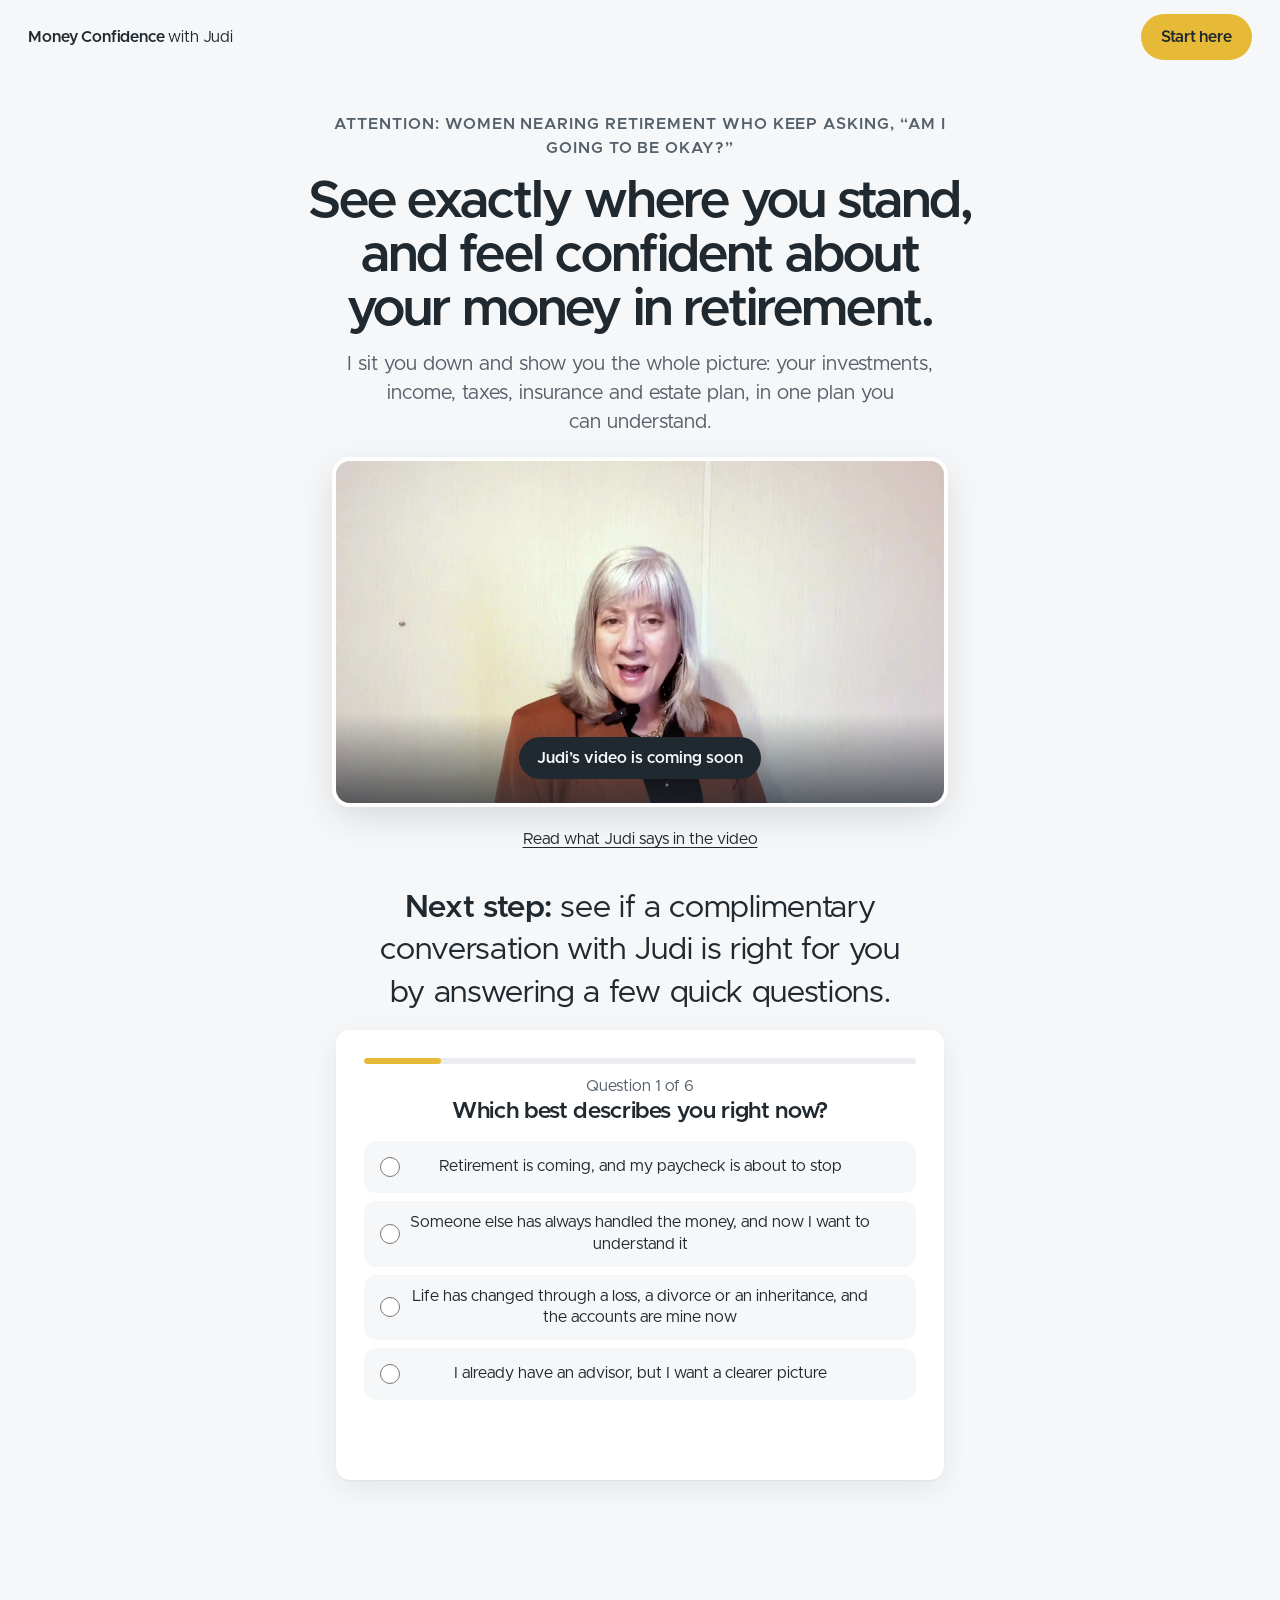
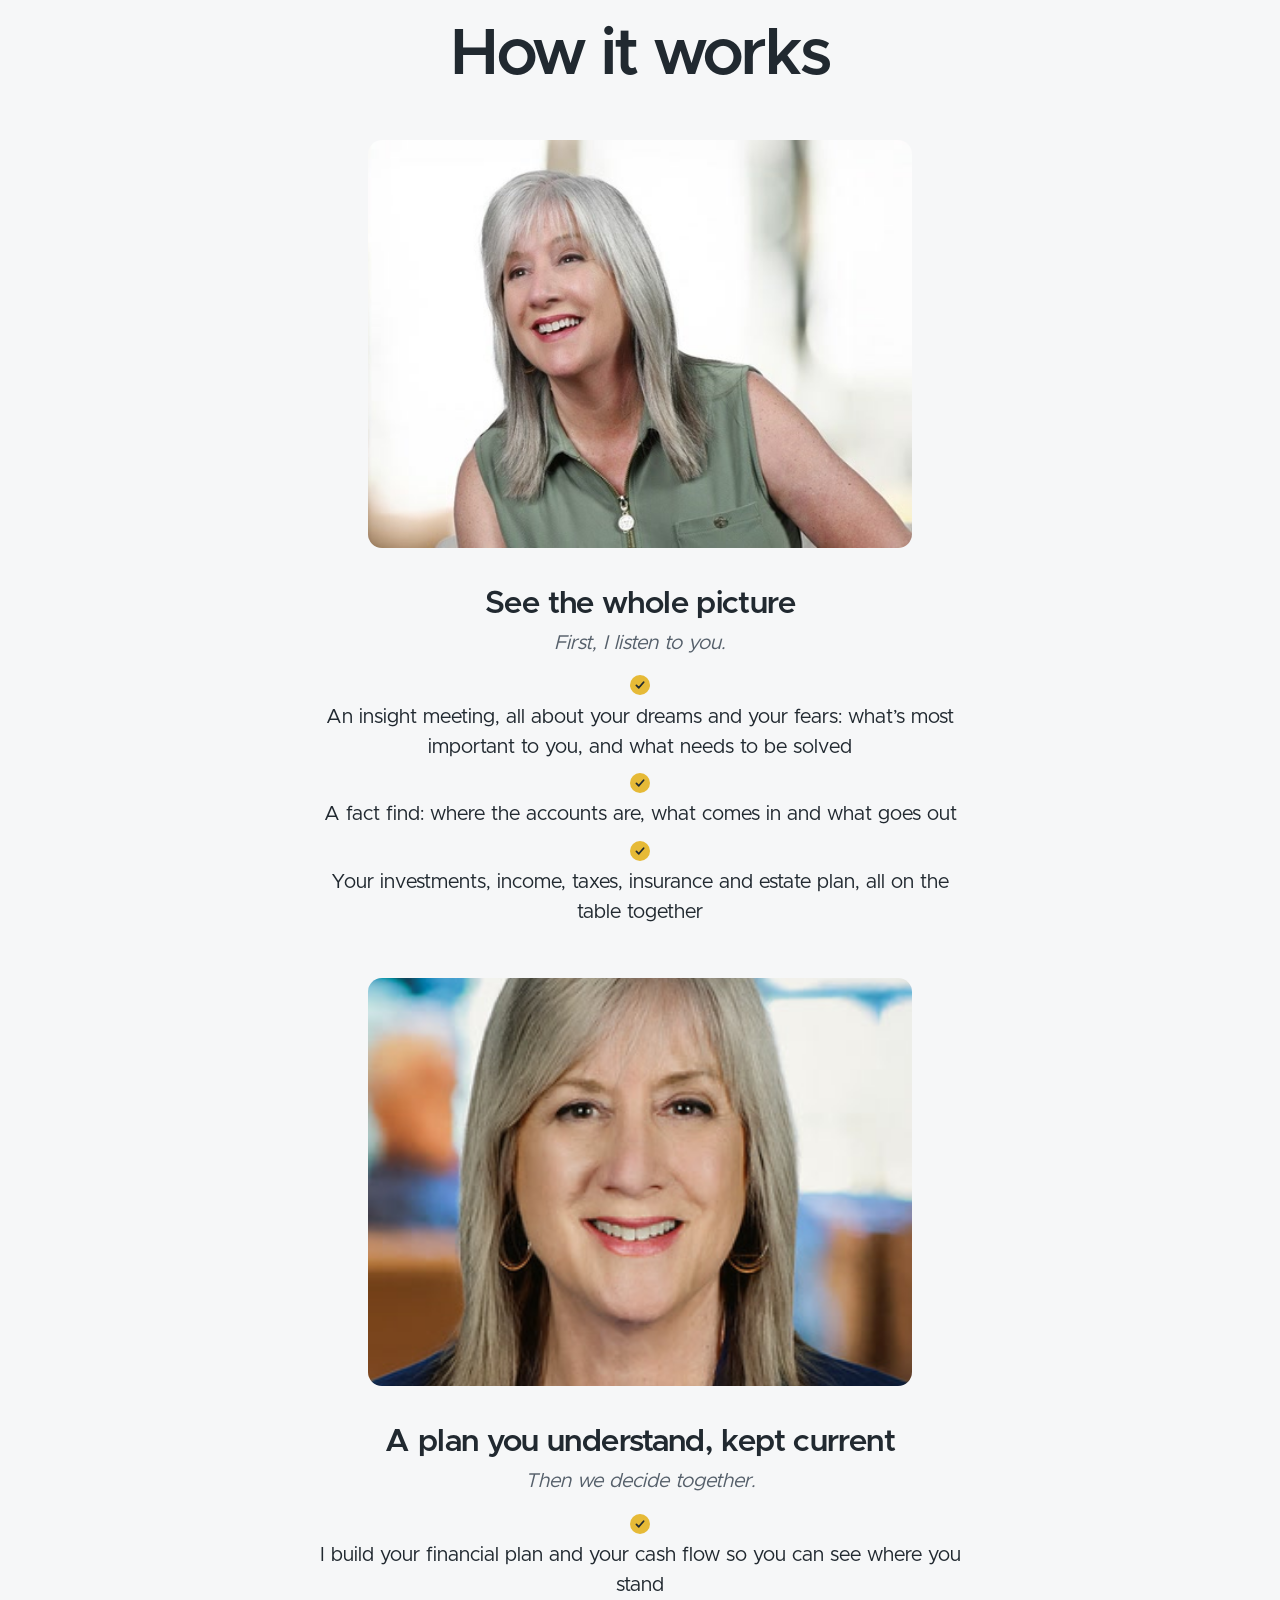
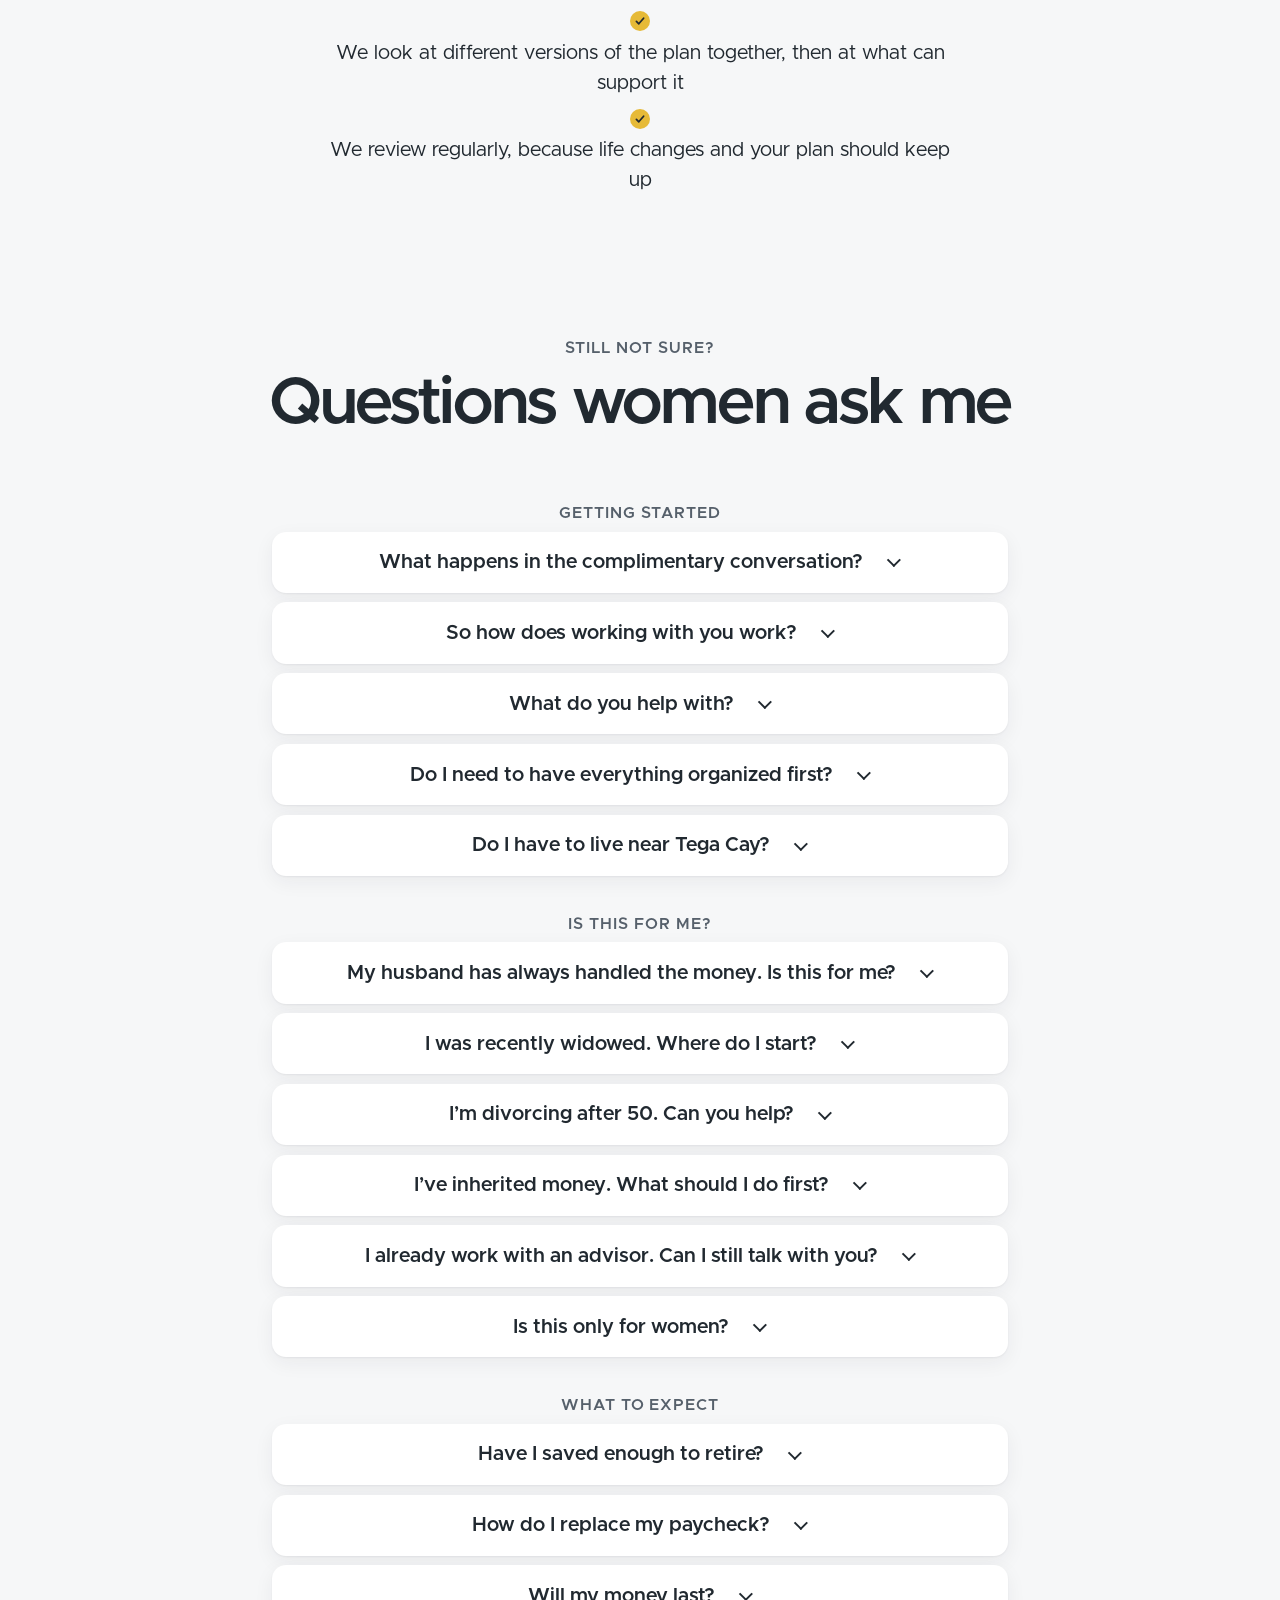
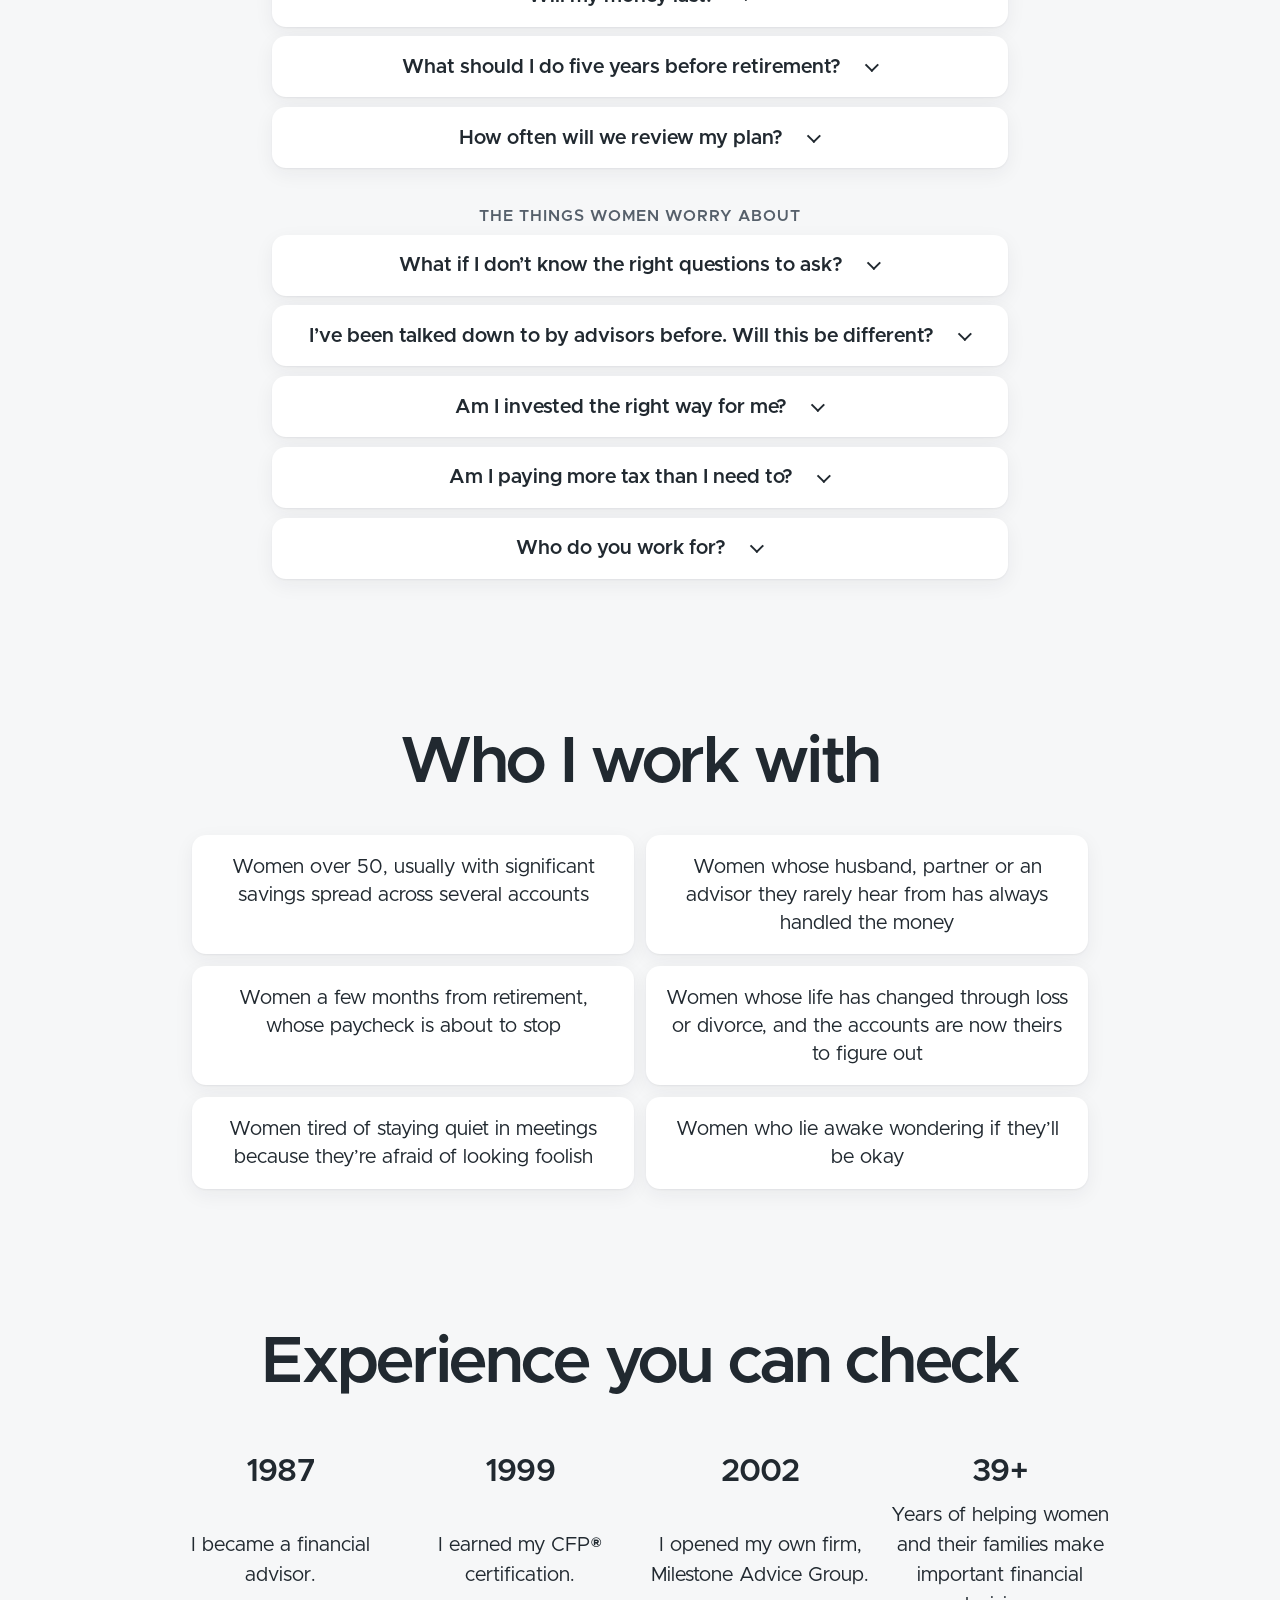
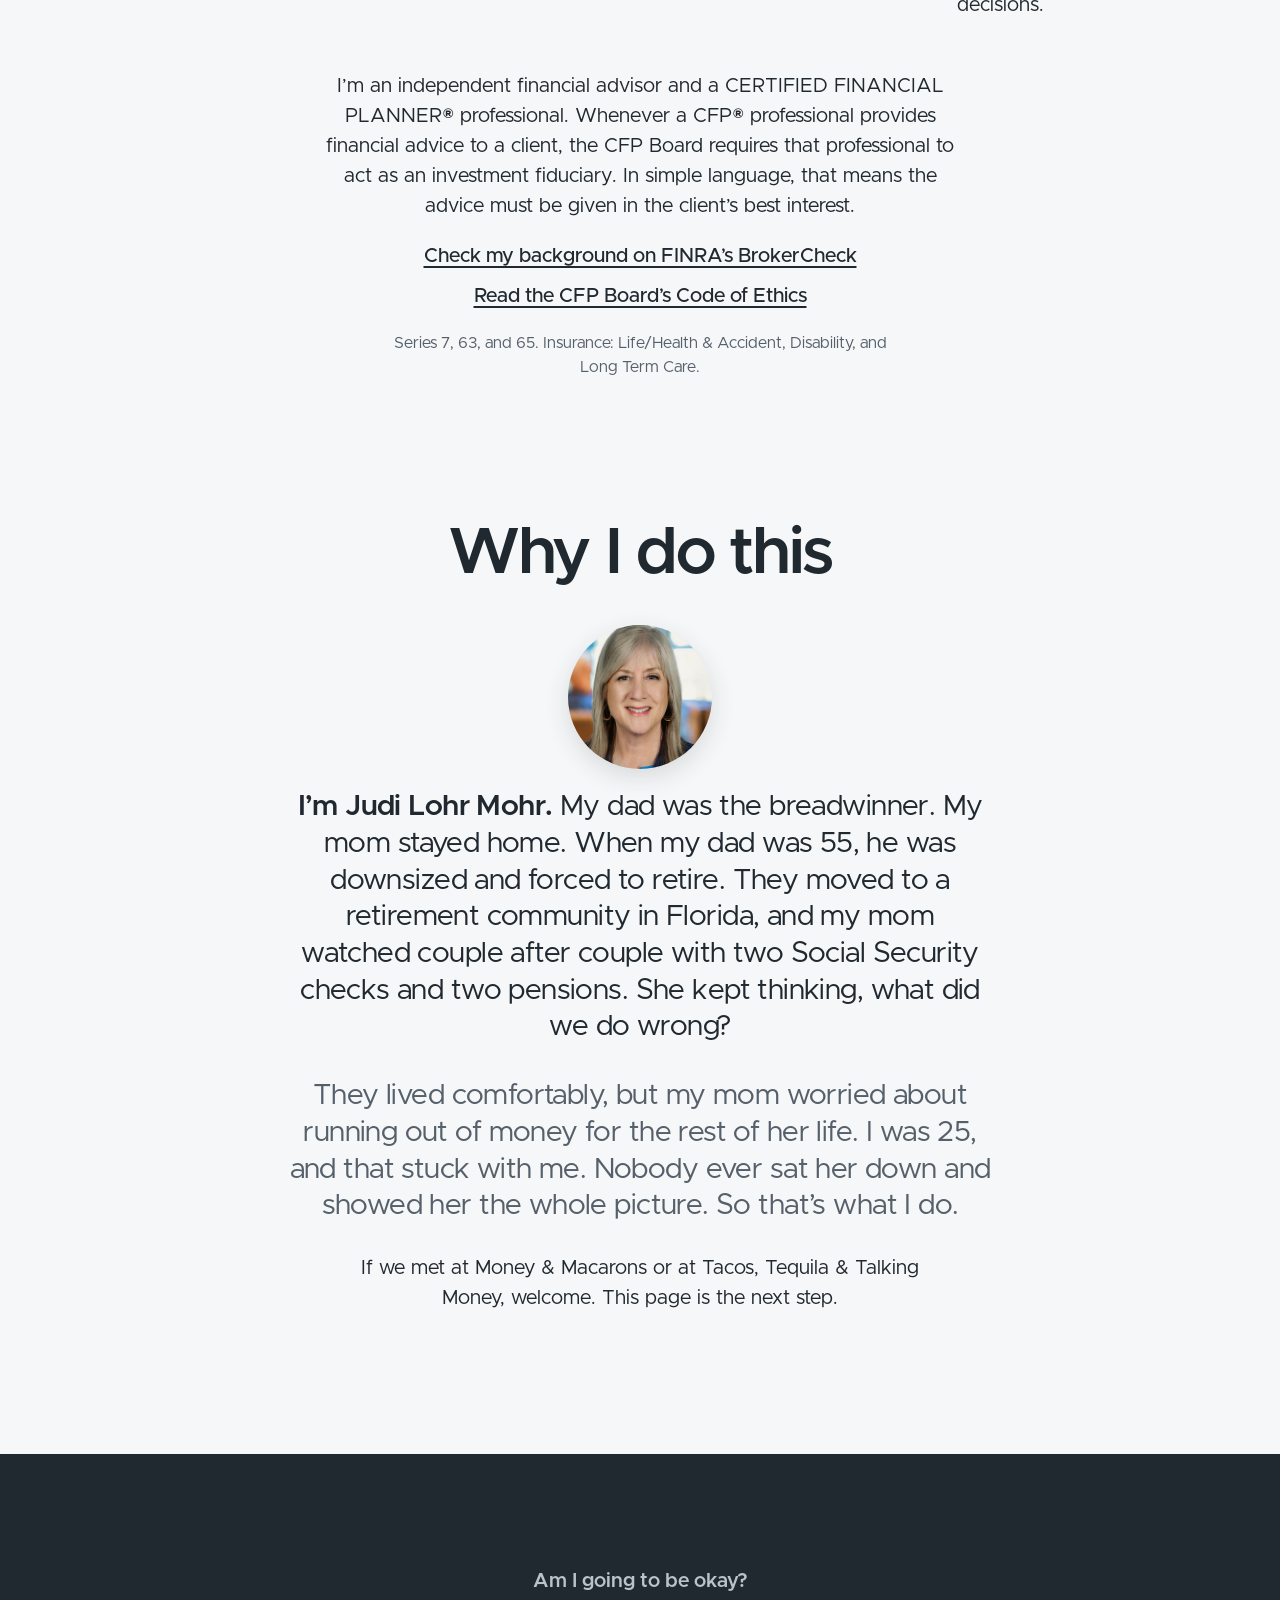
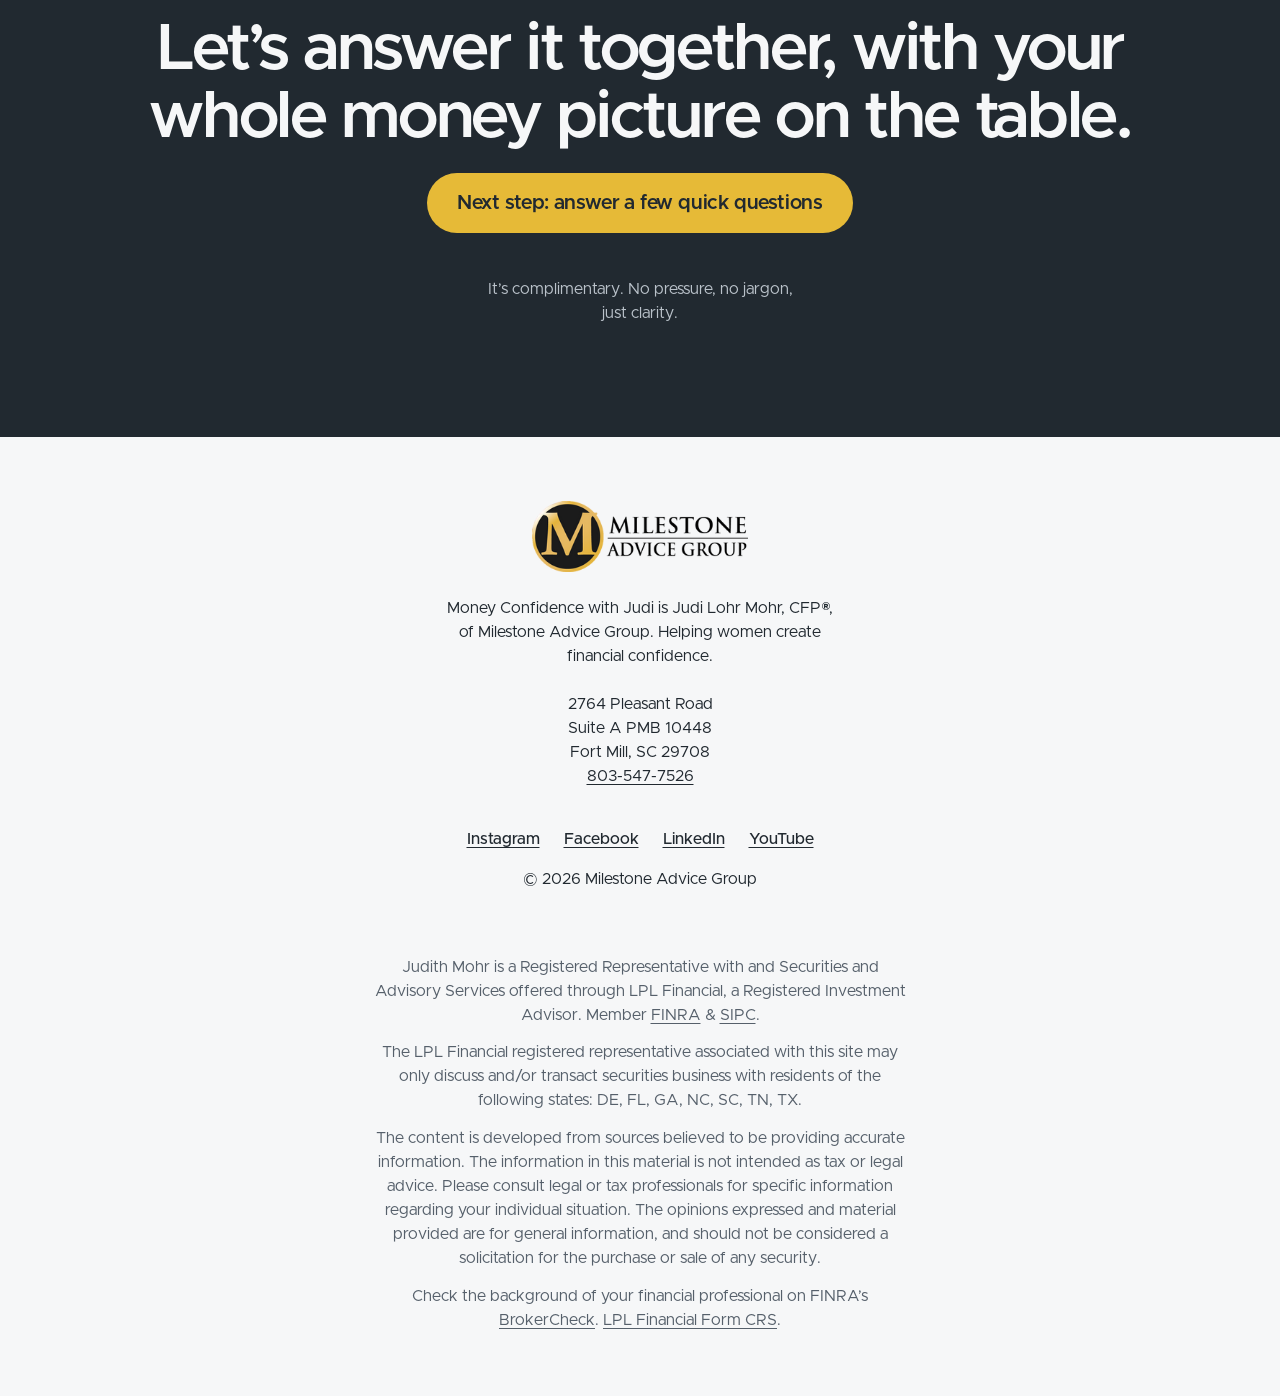
==== index.html @ 37b2f843 "Drop 'Helping women since 1987' from the subheadline; YouTube embed style ready Co-Authored-By: Clau" ====
<!doctype html>
<html lang="en">
<head>
<meta charset="utf-8">
<meta name="viewport" content="width=device-width, initial-scale=1">
<title>Financial Planning for Women Near Retirement | Judi Mohr, CFP®</title>
<meta name="description" content="Money Confidence with Judi. Judi Lohr Mohr, CFP®, helps women nearing retirement see exactly where they stand and feel confident about their money in retirement.">
<meta name="robots" content="noindex">
<link rel="canonical" href="https://judimohr.com/">
<meta property="og:type" content="website">
<meta property="og:title" content="See exactly where you stand | Money Confidence with Judi">
<meta property="og:description" content="Financial planning for women approaching and navigating retirement, with Judi Lohr Mohr, CFP®.">
<meta property="og:url" content="https://judimohr.com/">
<meta property="og:image" content="https://judimohr.com/img/og-image.jpg">
<meta name="theme-color" content="#F6F7F8">
<link rel="icon" href="favicon.ico">
<link rel="preload" as="font" type="font/woff2" href="fonts/Metropolis-SemiBold.woff2" crossorigin>
<link rel="preload" as="font" type="font/woff2" href="fonts/Metropolis-Regular.woff2" crossorigin>
<link rel="stylesheet" href="css/site.css">
<link rel="stylesheet" href="css/funnel.css">
<script>document.documentElement.classList.add('js');</script>
<script type="application/ld+json">
{
  "@context": "https://schema.org",
  "@type": "FinancialService",
  "name": "Milestone Advice Group",
  "alternateName": "Money Confidence with Judi",
  "description": "Financial planning for women approaching and navigating retirement.",
  "url": "https://judimohr.com/",
  "image": "https://judimohr.com/img/og-image.jpg",
  "telephone": "+1-803-547-7526",
  "email": "Jmohr@milestoneadvicegroup.com",
  "address": {"@type": "PostalAddress", "streetAddress": "2764 Pleasant Road, Suite A PMB 10448", "addressLocality": "Fort Mill", "addressRegion": "SC", "postalCode": "29708", "addressCountry": "US"},
  "areaServed": ["Tega Cay, SC", "Fort Mill, SC", "Indian Land, SC", "Rock Hill, SC", "Clover, SC", "York, SC", "Charlotte, NC"],
  "founder": {"@type": "Person", "name": "Judi Lohr Mohr", "honorificSuffix": "CFP®", "jobTitle": "CERTIFIED FINANCIAL PLANNER® professional"},
  "sameAs": ["https://www.linkedin.com/in/judithmohr", "https://www.facebook.com/milestoneadvicegroup", "https://www.instagram.com/moneyconfidencewithjudi/", "https://www.youtube.com/@JudithLohrMohr"]
}
</script>
</head>
<body>
<a class="skip" href="#apply">Skip to the questions</a>

<!-- Brandon: no menu on a landing page. One message, one action. -->
<header class="site-header">
  <span class="wordmark"><span>Money Confidence</span> <span class="wordmark__with">with Judi</span></span>
  <a class="button button--compact" href="#apply">Start here</a>
</header>

<main id="main">

  <!-- HERO: call-out, headline (result + feeling), sub headline (how), VSL, then the form above the fold -->
  <section class="top" id="top">
    <p class="eyebrow">Attention: women nearing retirement who keep asking, “Am I going to be okay?”</p>
    <h1 class="top__title">See exactly where you stand, and feel confident about your money in&nbsp;retirement.</h1>
    <p class="top__sub">I sit you down and show you the whole picture: your investments, income, taxes, insurance and estate plan, in one plan you can understand.</p>

    <div class="top__grid">
      <div class="top__film">
        <figure class="vsl vsl--soon" data-video-slot>
          <!-- VIDEO PLACEHOLDER: swap for Judi's YouTube embed once she uploads the new VSL -->
          <img src="img/judi-video-poster.jpg" width="1920" height="1080" alt="Judi Lohr Mohr, CFP®, in her office.">
          <figcaption class="vsl__soon"><span>Judi’s video is coming soon</span></figcaption>
        </figure>
        <details class="transcript">
          <summary>Read what Judi says in the video</summary>
          <div class="transcript__text">
            <p>Hi, I’m Judi Mohr. I’m a CERTIFIED FINANCIAL PLANNER® professional. And for almost 40 years, women have asked me one question more than any other: Am I going to be okay? In the next few minutes, I’ll show you how we answer that together, with your whole money picture on the table.</p>
            <p>Here’s the short version. If you’re a woman over 50 and someone else has always handled the money, a husband, a partner, maybe an advisor you rarely hear from, you’re not alone, and you’re not behind. Maybe retirement is a few months away and your paycheck is about to stop. Maybe life has changed through loss or divorce, and now the accounts are yours to figure out.</p>
            <p>I help you understand your money, organize your whole financial house, and build a plan so you can see where you stand. I’ve been doing this since 1987. I don’t work for a big bank or financial institution. I work for the people who choose to become my clients. If that sounds like something you’ve been looking for, there’s a link on this page to book a complimentary conversation.</p>
            <p>Now, let me back up and tell you why I do this. My dad was the breadwinner. My mom stayed home. When my dad was 55, he was downsized and forced to retire. They moved to a retirement community in Florida, and my mom watched couple after couple with two Social Security checks and two pensions. And she kept thinking, what did we do wrong? They lived comfortably, but my mom worried about running out of money for the rest of her life. I was 25, and that stuck with me. Nobody ever sat her down and showed her the whole picture. So that’s what I do. I sit you down and show you the whole picture.</p>
            <p>And here’s who I work with. Women 50 and older, usually with significant savings spread across several accounts. Women who are tired of staying quiet in meetings because they’re afraid of looking foolish. Who’ve been talked down to before, and who lie awake wondering if they’ll end up being a bag lady.</p>
            <p>I once sat down with a woman in her 60s whose husband had passed away suddenly. He handled everything. She didn’t know where the accounts were or how to get into them. And the first thing we did together was simply find everything and get it organized, so she could breathe again.</p>
            <p>And here’s the part nobody says out loud. You’re not bad with money. Nobody ever took the time to explain it to you in a way that made sense. And that’s what I’m here for.</p>
            <p>Now, how I work. First, I listen to you. What’s most important to you? What needs to be solved? Then I put the options on the table. We talk through them, and we decide together what fits and what doesn’t. And I look at everything: your investments, your income, your taxes, your insurance, your estate plan. Because your money doesn’t live in five separate boxes, and your plan shouldn’t either.</p>
            <p>We start with an insight meeting, all about your dreams and your fears, then a fact find. Then I build your financial plan and your cash flow, so you can see where you stand and what your plan might call for. We look at different versions of that plan together. Then we talk about the kinds of investments and other types of resources that can support the plan. After that, we review regularly, because life changes and your plan should keep up. By the end, you understand your money well enough to make decisions you feel good about. And that’s the whole point.</p>
            <p>If any of this hits home, here’s your next step. Book a complimentary conversation using the link on this page. We’ll sit down, talk through where you are and where you want to go, and you’ll leave with a clear picture of where you stand. No pressure, no jargon, just clarity.</p>
            <p>I’m Judi Mohr, and I would be honored to help you feel confident about your money. I’ll see you soon.</p>
          </div>
        </details>
      </div>

      <!-- THE APPLICATION: easy question first, qualifiers, the red flag test, contact details last -->
      <div class="apply" id="apply">
        <h2 class="apply__cta"><strong>Next step:</strong> see if a complimentary conversation with Judi is right for you by answering a few quick questions.</h2>
        <form class="survey" action="book.html" method="get" data-survey data-endpoint="" novalidate>
          <noscript><p class="small">Please turn on JavaScript to answer the questions, or <a class="link-plain" href="https://go.oncehub.com/JudiMohr">pick a time with Judi directly</a>.</p></noscript>
          <div class="survey__bar" aria-hidden="true"><span data-bar></span></div>
          <p class="survey__count small muted" data-count aria-live="polite"></p>

          <fieldset class="qstep" data-step>
            <legend>Which best describes you right now?</legend>
            <label class="opt"><input type="radio" name="situation" value="Retirement is coming and my paycheck is about to stop" required><span>Retirement is coming, and my paycheck is about to stop</span></label>
            <label class="opt"><input type="radio" name="situation" value="Someone else has always handled the money"><span>Someone else has always handled the money, and now I want to understand it</span></label>
            <label class="opt"><input type="radio" name="situation" value="Life has changed (loss, divorce or an inheritance)"><span>Life has changed through a loss, a divorce or an inheritance, and the accounts are mine now</span></label>
            <label class="opt"><input type="radio" name="situation" value="I have an advisor but want a clearer picture"><span>I already have an advisor, but I want a clearer picture</span></label>
          </fieldset>

          <fieldset class="qstep" data-step>
            <legend>When do you plan to retire?</legend>
            <label class="opt"><input type="radio" name="retire" value="Already retired" required><span>I’m already retired</span></label>
            <label class="opt"><input type="radio" name="retire" value="Within the next year"><span>Within the next year</span></label>
            <label class="opt"><input type="radio" name="retire" value="In 1 to 5 years"><span>In 1 to 5 years</span></label>
            <label class="opt"><input type="radio" name="retire" value="More than 5 years away"><span>More than 5 years away</span></label>
          </fieldset>

          <fieldset class="qstep" data-step>
            <legend>Which state do you live in?</legend>
            <div class="opts-2">
              <label class="opt"><input type="radio" name="state" value="SC" required><span>South Carolina</span></label>
              <label class="opt"><input type="radio" name="state" value="NC"><span>North Carolina</span></label>
              <label class="opt"><input type="radio" name="state" value="GA"><span>Georgia</span></label>
              <label class="opt"><input type="radio" name="state" value="FL"><span>Florida</span></label>
              <label class="opt"><input type="radio" name="state" value="TN"><span>Tennessee</span></label>
              <label class="opt"><input type="radio" name="state" value="TX"><span>Texas</span></label>
              <label class="opt"><input type="radio" name="state" value="DE"><span>Delaware</span></label>
              <label class="opt"><input type="radio" name="state" value="Other"><span>Another state</span></label>
            </div>
          </fieldset>

          <fieldset class="qstep" data-step>
            <legend>Roughly how much do you have saved and invested, all accounts together?</legend>
            <label class="opt"><input type="radio" name="assets" value="Under $250,000" required><span>Under $250,000</span></label>
            <label class="opt"><input type="radio" name="assets" value="$250,000 to $500,000"><span>$250,000 to $500,000</span></label>
            <label class="opt"><input type="radio" name="assets" value="$500,000 to $1 million"><span>$500,000 to $1 million</span></label>
            <label class="opt"><input type="radio" name="assets" value="More than $1 million"><span>More than $1 million</span></label>
            <label class="opt"><input type="radio" name="assets" value="I’m not sure yet"><span>I’m not sure yet</span></label>
          </fieldset>

          <fieldset class="qstep" data-step>
            <legend>When it comes to your money, which sounds most like you?</legend>
            <label class="opt"><input type="radio" name="approach" value="A: understand my options and decide together" required><span>I want to understand my options and make the decisions together with someone I trust</span></label>
            <label class="opt"><input type="radio" name="approach" value="B: a clear plan that changes as life does"><span>I like having a clear plan, and I know it will change as life does</span></label>
            <label class="opt"><input type="radio" name="approach" value="C: just tell me what to do"><span>I’d rather someone just tell me what to do so I don’t have to think about it</span></label>
            <label class="opt"><input type="radio" name="approach" value="D: which investments will grow fastest"><span>I mainly want to know which investments will grow the fastest</span></label>
          </fieldset>

          <fieldset class="qstep qstep--contact" data-step>
            <legend>Where should Judi send your confirmation?</legend>
            <label class="infield"><span>Full name</span><input type="text" name="name" autocomplete="name" required></label>
            <label class="infield"><span>Email</span><input type="email" name="email" autocomplete="email" inputmode="email" required></label>
            <label class="infield"><span>Phone</span><input type="tel" name="phone" autocomplete="tel" inputmode="tel" required></label>
            <label class="trap" aria-hidden="true">Leave this empty <input type="text" name="website" tabindex="-1" autocomplete="off"></label>
            <p class="infield__error small" data-error role="alert" hidden></p>
            <button class="button survey__go" type="submit">Continue to pick a time</button>
            <p class="small muted survey__note">Your answers go only to Judi. No spam, ever.</p>
          </fieldset>

          <div class="survey__nav">
            <button class="survey__back" type="button" data-back hidden>Back</button>
          </div>
        </form>
      </div>
    </div>
  </section>

  <!-- HOW IT WORKS: two slides, text and a picture -->
  <section class="how2" id="how">
    <h2 class="head">How it works</h2>
    <div class="how2__row">
      <div class="how2__text">
        <h3 class="how2__h">See the whole picture</h3>
        <p class="how2__kicker">First, I listen to you.</p>
        <ul class="ticks">
          <li>An insight meeting, all about your dreams and your fears: what’s most important to you, and what needs to be solved</li>
          <li>A fact find: where the accounts are, what comes in and what goes out</li>
          <li>Your investments, income, taxes, insurance and estate plan, all on the table together</li>
        </ul>
      </div>
      <img class="how2__img" src="img/judi-conversation.jpg" width="525" height="350" alt="Judi Lohr Mohr laughing in the middle of a conversation." loading="lazy" decoding="async">
    </div>
    <div class="how2__row how2__row--flip">
      <div class="how2__text">
        <h3 class="how2__h">A plan you understand, kept current</h3>
        <p class="how2__kicker">Then we decide together.</p>
        <ul class="ticks">
          <li>I build your financial plan and your cash flow so you can see where you stand</li>
          <li>We look at different versions of the plan together, then at what can support it</li>
          <li>We review regularly, because life changes and your plan should keep up</li>
        </ul>
      </div>
      <img class="how2__img" src="img/judi-portrait.jpg" width="300" height="300" alt="Judi Lohr Mohr, CFP®." loading="lazy" decoding="async">
    </div>
  </section>

  <!-- FAQS, moved up: initial questions, follow-ups, results and expectations, objections -->
  <section class="faq faq--grouped" id="faq">
    <p class="eyebrow faq__eyebrow">Still not sure?</p>
    <h2 class="faq__title">Questions women ask&nbsp;me</h2>
    <div class="faq__list">

      <h3 class="faq__group">Getting started</h3>
      <details class="faq__item"><summary><span>What happens in the complimentary conversation?</span><span class="chev" aria-hidden="true"></span></summary><div class="faq__a"><p>We’ll sit down, talk through where you are and where you want to go, and you’ll leave with a clear picture of where you stand. No pressure, no jargon, just clarity.</p></div></details>
      <details class="faq__item"><summary><span>So how does working with you work?</span><span class="chev" aria-hidden="true"></span></summary><div class="faq__a"><p>We start with an insight meeting, all about your dreams and your fears, then a fact find. Then I build your financial plan and your cash flow, so you can see where you stand. We look at different versions of that plan together, then talk about the kinds of investments and other resources that can support it. After that, we review regularly.</p></div></details>
      <details class="faq__item"><summary><span>What do you help with?</span><span class="chev" aria-hidden="true"></span></summary><div class="faq__a"><p>Retirement readiness, investment management, retirement income, Social Security, tax-minimization strategies, insurance, long-term care, estate planning coordination, and financial organization. I look at everything together, because your money doesn’t live in five separate boxes, and your plan shouldn’t either.</p></div></details>
      <details class="faq__item"><summary><span>Do I need to have everything organized first?</span><span class="chev" aria-hidden="true"></span></summary><div class="faq__a"><p>No. You do not need to solve your whole financial life today. Start with the question that is creating the most uncertainty. Finding everything and getting it organized can be the first thing we do together.</p></div></details>
      <details class="faq__item"><summary><span>Do I have to live near Tega Cay?</span><span class="chev" aria-hidden="true"></span></summary><div class="faq__a"><p>No. I work with women in Tega Cay, Fort Mill, Indian Land, Rock Hill, Clover, York and the greater Charlotte area, and beyond. I can discuss securities business with residents of Delaware, Florida, Georgia, North Carolina, South Carolina, Tennessee and Texas.</p></div></details>

      <h3 class="faq__group">Is this for me?</h3>
      <details class="faq__item"><summary><span>My husband has always handled the money. Is this for me?</span><span class="chev" aria-hidden="true"></span></summary><div class="faq__a"><p>Yes. You’re not alone, and you’re not behind. A good place to start is knowing where the accounts are held, how bills are paid, who the professional contacts are, where passwords and documents are stored, and what income would continue if your spouse died.</p></div></details>
      <details class="faq__item"><summary><span>I was recently widowed. Where do I start?</span><span class="chev" aria-hidden="true"></span></summary><div class="faq__a"><p>Grief and financial urgency do not mix well. Separate immediate decisions from decisions that can wait, gather documents, understand cash flow, and avoid making irreversible choices too quickly.</p></div></details>
      <details class="faq__item"><summary><span>I’m divorcing after 50. Can you help?</span><span class="chev" aria-hidden="true"></span></summary><div class="faq__a"><p>Retirement accounts, Social Security, pensions, housing, taxes, insurance, and future income all matter, not simply the dollar value of the assets on a settlement sheet.</p></div></details>
      <details class="faq__item"><summary><span>I’ve inherited money. What should I do first?</span><span class="chev" aria-hidden="true"></span></summary><div class="faq__a"><p>Before investing inherited money, understand taxes, account type, your own goals, near-term needs, and whether the inheritance changes your retirement plan.</p></div></details>
      <details class="faq__item"><summary><span>I already work with an advisor. Can I still talk with you?</span><span class="chev" aria-hidden="true"></span></summary><div class="faq__a"><p>Yes. You deserve a place to ask questions, understand your choices, and make thoughtful decisions without pressure.</p></div></details>
      <details class="faq__item"><summary><span>Is this only for women?</span><span class="chev" aria-hidden="true"></span></summary><div class="faq__a"><p>My practice is built around women approaching and navigating retirement. I work with women and their families.</p></div></details>

      <h3 class="faq__group">What to expect</h3>
      <details class="faq__item"><summary><span>Have I saved enough to retire?</span><span class="chev" aria-hidden="true"></span></summary><div class="faq__a"><p>Start with spending, income, debt, investment risk, cash reserves, health care, and the gap between what you want and what your resources can reasonably support.</p></div></details>
      <details class="faq__item"><summary><span>How do I replace my paycheck?</span><span class="chev" aria-hidden="true"></span></summary><div class="faq__a"><p>Coordinate Social Security, pensions, retirement accounts, taxable assets, and cash so the income plan is not built around one account alone.</p></div></details>
      <details class="faq__item"><summary><span>Will my money last?</span><span class="chev" aria-hidden="true"></span></summary><div class="faq__a"><p>Market declines, inflation, taxes, long-term care, unexpected family needs, and living longer than expected all deserve a place in the plan.</p></div></details>
      <details class="faq__item"><summary><span>What should I do five years before retirement?</span><span class="chev" aria-hidden="true"></span></summary><div class="faq__a"><p>That window is often ideal for testing retirement spending, reviewing investment risk, evaluating Roth conversion opportunities, and planning the transition from accumulation to distribution.</p></div></details>
      <details class="faq__item"><summary><span>How often will we review my plan?</span><span class="chev" aria-hidden="true"></span></summary><div class="faq__a"><p>Regularly, because life changes and your plan should keep up. By the end, you understand your money well enough to make decisions you feel good about.</p></div></details>

      <h3 class="faq__group">The things women worry about</h3>
      <details class="faq__item"><summary><span>What if I don’t know the right questions to ask?</span><span class="chev" aria-hidden="true"></span></summary><div class="faq__a"><p>You’re not bad with money. Nobody ever took the time to explain it to you in a way that made sense. That’s what I’m here for. First, I listen: what’s most important to you, and what needs to be solved.</p></div></details>
      <details class="faq__item"><summary><span>I’ve been talked down to by advisors before. Will this be different?</span><span class="chev" aria-hidden="true"></span></summary><div class="faq__a"><p>I put the options on the table. We talk through them, and we decide together what fits and what doesn’t. No pressure, no jargon, just clarity.</p></div></details>
      <details class="faq__item"><summary><span>Am I invested the right way for me?</span><span class="chev" aria-hidden="true"></span></summary><div class="faq__a"><p>You do not need to become an investment expert. You do need to understand what you own, why you own it, how much risk you are taking, and how your portfolio fits the retirement you want.</p></div></details>
      <details class="faq__item"><summary><span>Am I paying more tax than I need to?</span><span class="chev" aria-hidden="true"></span></summary><div class="faq__a"><p>IRAs, Roth IRAs, 401(k)s, and taxable accounts are taxed differently. How assets are distributed among accounts can matter as much as what you own.</p></div></details>
      <details class="faq__item"><summary><span>Who do you work for?</span><span class="chev" aria-hidden="true"></span></summary><div class="faq__a"><p>I don’t work for a big bank or financial institution. I work for the people who choose to become my clients. As a CFP® professional, I’m required by the CFP Board to act as a fiduciary when I give financial advice, which means the advice must be in your best interest.</p></div></details>
    </div>
  </section>

  <!-- WHO THIS IS PERFECT FOR -->
  <section class="who" id="who">
    <h2 class="head">Who I work with</h2>
    <ul class="who__list">
      <li>Women over 50, usually with significant savings spread across several accounts</li>
      <li>Women whose husband, partner or an advisor they rarely hear from has always handled the money</li>
      <li>Women a few months from retirement, whose paycheck is about to stop</li>
      <li>Women whose life has changed through loss or divorce, and the accounts are now theirs to figure out</li>
      <li>Women tired of staying quiet in meetings because they’re afraid of looking foolish</li>
      <li>Women who lie awake wondering if they’ll be okay</li>
    </ul>
  </section>

  <!-- MEET JUDI: credibility, then her story -->
  <section class="proof" id="experience">
    <div class="grid">
      <h2 class="head proof__title">Experience you can&nbsp;check</h2>
      <dl class="figures">
        <div class="figure"><dt>1987</dt><dd>I became a financial advisor.</dd></div>
        <div class="figure"><dt>1999</dt><dd>I earned my CFP® certification.</dd></div>
        <div class="figure"><dt>2002</dt><dd>I opened my own firm, Milestone Advice Group.</dd></div>
        <div class="figure"><dt>39+</dt><dd>Years of helping women and their families make important financial decisions.</dd></div>
      </dl>
      <div class="proof__note">
        <p>I’m an independent financial advisor and a CERTIFIED FINANCIAL PLANNER® professional. Whenever a CFP® professional provides financial advice to a client, the CFP Board requires that professional to act as an investment fiduciary. In simple language, that means the advice must be given in the client’s best interest.</p>
        <p class="proof__links">
          <a class="link-plain" href="https://brokercheck.finra.org/">Check my background on FINRA’s BrokerCheck</a>
          <a class="link-plain" href="https://www.cfp.net/ethics/code-of-ethics-and-standards-of-conduct">Read the CFP Board’s Code of Ethics</a>
        </p>
        <p class="small muted">Series 7, 63, and 65. Insurance: Life/Health &amp; Accident, Disability, and Long Term Care.</p>
      </div>
    </div>
  </section>

  <section class="about" id="judi">
    <div class="grid">
      <h2 class="head about__title">Why I do this</h2>
      <div class="about__bio">
        <p class="about__p"><img class="about__portrait" src="img/judi-portrait.jpg" width="300" height="300" alt="Judi Lohr Mohr, CFP®." loading="lazy" decoding="async"><strong>I’m Judi Lohr Mohr.</strong> My dad was the breadwinner. My mom stayed home. When my dad was 55, he was downsized and forced to retire. They moved to a retirement community in Florida, and my mom watched couple after couple with two Social Security checks and two pensions. She kept thinking, what did we do wrong?</p>
        <p class="about__p about__p--soft">They lived comfortably, but my mom worried about running out of money for the rest of her life. I was 25, and that stuck with me. Nobody ever sat her down and showed her the whole picture. So that’s what I do.</p>
        <p class="about__quote">If we met at Money &amp; Macarons or at Tacos, Tequila &amp; Talking Money, welcome. This page is the next step.</p>
      </div>
    </div>
  </section>

  <!-- THE CLOSE: one action, back to the questions -->
  <section class="close close--short" id="book">
    <div class="close__mid">
      <p class="close__kicker">Am I going to be okay?</p>
      <h2 class="close__h">Let’s answer it together, with your whole money picture on the&nbsp;table.</h2>
      <a class="button" href="#apply">Next step: answer a few quick questions</a>
      <p class="close__after">It’s complimentary. No pressure, no jargon, just clarity.</p>
    </div>
  </section>

</main>

<footer class="site-footer" id="contact">
  <div class="footer__top">
    <a class="footer__logo" href="https://www.milestoneadvicegroup.com/"><img src="img/milestone-advice-group-logo.png" width="300" height="99" alt="Milestone Advice Group" loading="lazy" decoding="async"></a>
    <p class="small">Money Confidence with Judi is Judi Lohr Mohr, CFP®, of Milestone Advice Group. Helping women create financial confidence.</p>
    <address class="small">2764 Pleasant Road<br>Suite A PMB 10448<br>Fort Mill, SC 29708<br><a class="link-plain" href="tel:+18035477526">803-547-7526</a></address>
  </div>
  <div class="footer__meta small">
    <ul class="footer__social">
      <li><a class="link-plain" href="https://www.instagram.com/moneyconfidencewithjudi/">Instagram</a></li>
      <li><a class="link-plain" href="https://www.facebook.com/milestoneadvicegroup">Facebook</a></li>
      <li><a class="link-plain" href="https://www.linkedin.com/in/judithmohr">LinkedIn</a></li>
      <li><a class="link-plain" href="https://www.youtube.com/@JudithLohrMohr">YouTube</a></li>
    </ul>
    <p>© 2026 Milestone Advice Group</p>
  </div>
  <div class="footer__legal small">
    <p>Judith Mohr is a Registered Representative with and Securities and Advisory Services offered through LPL Financial, a Registered Investment Advisor. Member <a class="link-plain" href="https://www.finra.org/">FINRA</a> &amp; <a class="link-plain" href="https://www.sipc.org/">SIPC</a>.</p>
    <p>The LPL Financial registered representative associated with this site may only discuss and/or transact securities business with residents of the following states: DE, FL, GA, NC, SC, TN, TX.</p>
    <p>The content is developed from sources believed to be providing accurate information. The information in this material is not intended as tax or legal advice. Please consult legal or tax professionals for specific information regarding your individual situation. The opinions expressed and material provided are for general information, and should not be considered a solicitation for the purchase or sale of any security.</p>
    <p>Check the background of your financial professional on FINRA’s <a class="link-plain" href="https://brokercheck.finra.org/">BrokerCheck</a>. <a class="link-plain" href="https://www.lpl.com/crs">LPL Financial Form CRS</a>.</p>
  </div>
</footer>

<script src="js/funnel.js" defer></script>
</body>
</html>
---- css/site.css ----
/* Money Confidence with Judi: landing page
   Direction: "The sentence is the layout". One face (Metropolis, the face of Judi's videos),
   her navy and gold, one radius for pictures, pill buttons, no lines, no shadows, no gradients. */

/* ---------- fonts ---------- */
@font-face { font-family: "Metropolis"; src: url("../fonts/Metropolis-Regular.woff2") format("woff2"); font-weight: 400; font-style: normal; font-display: swap; }
@font-face { font-family: "Metropolis"; src: url("../fonts/Metropolis-Medium.woff2") format("woff2"); font-weight: 500; font-style: normal; font-display: swap; }
@font-face { font-family: "Metropolis"; src: url("../fonts/Metropolis-SemiBold.woff2") format("woff2"); font-weight: 600; font-style: normal; font-display: swap; }

/* ---------- tokens ---------- */
:root {
  --bg: #F6F7F8;            /* paper: a pale tint of her navy */
  --surface: #EBEDF0;       /* one tone step */
  --white: #FFFFFF;
  --ink: #212930;           /* her navy */
  --muted: #56606B;
  --accent: #E6BA37;        /* her gold, kept for the action */
  --accent-press: #D9AC27;
  --accent-ink: #212930;
  --dark: #212930;
  --on-dark: #F6F7F8;
  --on-dark-muted: #BAC2CA;

  --font: "Metropolis", "Montserrat", "Avenir Next", "Segoe UI", "Helvetica Neue", Arial, sans-serif;

  --step-small: clamp(0.9375rem, 0.9rem + 0.15vw, 1rem);
  --step-body: clamp(1.125rem, 1.06rem + 0.3vw, 1.25rem);
  --step-lead: clamp(1.375rem, 1.13rem + 1.05vw, 2.125rem);
  --step-head: clamp(2.125rem, 1.25rem + 3.6vw, 4.5rem);
  --display: clamp(2.75rem, 14.4vw, 8.5rem);   /* the sentence: hero, colour fields, the close */

  --margin: clamp(1.25rem, 2.2vw, 2rem);
  --gutter: clamp(1rem, 2vw, 2rem);
  --section: clamp(5.5rem, 11vw, 11rem);
  --radius: 14px;
  --header-h: 4rem;

  --ease-out: cubic-bezier(0.22, 1, 0.36, 1);
  --ease-expo: cubic-bezier(0.16, 1, 0.3, 1);
  --ease-in-out: cubic-bezier(0.76, 0, 0.24, 1);
  --ease-soft: cubic-bezier(0.33, 1, 0.68, 1);
  --t-press: 140ms;
  --t-hover: 180ms;
  --t-ui: 240ms;
}

@media (min-width: 62.5em) {
  :root { --display: clamp(5rem, 9.4vw, 11.5rem); --header-h: 4.625rem; }
}

@media (prefers-contrast: more) {
  :root { --muted: #212930; --on-dark-muted: #F6F7F8; }
}

/* ---------- reset ---------- */
*, *::before, *::after { box-sizing: border-box; }
html { -webkit-text-size-adjust: 100%; text-size-adjust: 100%; }
body { margin: 0; background: var(--bg); color: var(--ink); font-family: var(--font); font-size: var(--step-body); line-height: 1.5; font-kerning: normal; -webkit-font-smoothing: antialiased; text-rendering: optimizeLegibility; overflow-x: clip; }
h1, h2, h3, h4, p, figure, blockquote, ul, ol, dl, dd, address { margin: 0; }
address { font-style: normal; }
ul, ol { padding: 0; list-style: none; }
img, video, svg { display: block; max-width: 100%; }
img, video { height: auto; }
button { font: inherit; color: inherit; background: none; border: 0; padding: 0; cursor: pointer; }
a { color: inherit; }
h1, h2, h3 { font-weight: 600; text-wrap: balance; hyphens: none; }
p { text-wrap: pretty; }
[id] { scroll-margin-top: calc(var(--header-h) + 1rem); }
::selection { background: var(--accent); color: var(--accent-ink); }
:focus-visible { outline: 3px solid var(--ink); outline-offset: 3px; border-radius: 4px; }
.sr-only { position: absolute; width: 1px; height: 1px; overflow: hidden; clip-path: inset(50%); white-space: nowrap; }

.skip { position: absolute; left: var(--margin); top: -6rem; z-index: 50; padding: 0.75rem 1.25rem; background: var(--ink); color: var(--on-dark); border-radius: 999px; }
.skip:focus { top: 0.75rem; }

/* ---------- type helpers ---------- */
.head { font-size: var(--step-head); line-height: 1.02; letter-spacing: -0.035em; }
.lead { font-size: var(--step-lead); line-height: 1.22; letter-spacing: -0.02em; }
.small { font-size: var(--step-small); line-height: 1.5; }
.muted { color: var(--muted); }
.link-plain { text-decoration: underline; text-underline-offset: 0.2em; text-decoration-thickness: 0.08em; }

/* ---------- grid ---------- */
.grid { display: grid; grid-template-columns: repeat(12, minmax(0, 1fr)); column-gap: var(--gutter); }

/* ---------- button ---------- */
.button { display: inline-flex; align-items: center; justify-content: center; min-height: 3.75rem; padding: 0.5rem clamp(1rem, 4vw, 1.9rem); background: var(--accent); color: var(--accent-ink); border-radius: 999px; font-size: clamp(0.9375rem, 4.3vw, 1.25rem); font-weight: 600; letter-spacing: -0.01em; line-height: 1.15; text-align: center; text-decoration: none; white-space: nowrap; transition: transform var(--t-press) var(--ease-out), background-color var(--t-hover) ease; -webkit-tap-highlight-color: transparent; }
.button:active { transform: scale(0.97); }
.button--compact { min-height: 2.875rem; padding-inline: clamp(0.9rem, 4vw, 1.25rem); font-size: var(--step-small); }
.button--paper { background: var(--on-dark); color: var(--ink); }
@media (hover: hover) and (pointer: fine) {
  .button:hover { background: var(--accent-press); }
  .button--paper:hover { background: var(--white); }
}

/* ---------- header ---------- */
.site-header { position: sticky; top: 0; z-index: 30; display: flex; align-items: center; justify-content: space-between; gap: 1rem; min-height: var(--header-h); padding: 0.5rem var(--margin); background: var(--bg); }
.wordmark { display: grid; font-size: var(--step-small); font-weight: 600; line-height: 1.15; letter-spacing: -0.01em; text-decoration: none; }
.wordmark span { white-space: nowrap; }
.wordmark__with { font-weight: 400; }
.site-nav { display: none; }
@media (min-width: 62.5em) {
  .wordmark { display: block; }
  .site-nav { display: flex; gap: clamp(1.5rem, 2.6vw, 2.75rem); font-size: var(--step-small); font-weight: 500; }
  .site-nav a { padding: 0.5rem 0; text-decoration: underline; text-decoration-color: transparent; text-underline-offset: 0.3em; text-decoration-thickness: 0.09em; transition: text-decoration-color var(--t-hover) ease; }
}
@media (hover: hover) and (pointer: fine) {
  .site-nav a:hover { text-decoration-color: currentColor; }
}

/* ---------- hero ---------- */
/* Narrow screens: "Am I going" / the film / "to be okay?". The film sits inside the sentence.
   Wide screens: a live strip of Judi fills the first line, and the film opens right below. */
.hero { display: flex; flex-direction: column; padding: clamp(0.5rem, 2vw, 1.75rem) var(--margin) 0; }
.hero__title, .hero__echo { font-size: var(--display); font-weight: 600; letter-spacing: -0.045em; line-height: 0.98; }
.hero__title { order: 1; }
.hero__row { display: block; }
.hero__row--b { position: absolute; width: 1px; height: 1px; overflow: hidden; clip-path: inset(50%); white-space: nowrap; }
.lines .line { display: block; overflow: hidden; padding-block: 0.06em 0.16em; margin-block: -0.06em -0.16em; }
.lines [data-line] { display: block; }
.strip { display: none; }
.hero .film { order: 2; margin-top: 0.75rem; }
.hero__echo { order: 3; margin-top: 0.5rem; }
.hero__leadrow { order: 4; margin-top: clamp(1rem, 2.6vw, 1.75rem); }
.hero__ghost { display: none; }
.hero__lead { max-width: 36ch; line-height: 1.42; }
.hero .transcript { order: 5; }
@media (min-width: 62.5em) {
  .hero { display: grid; grid-template-columns: minmax(0, 1fr); }
  .hero__title { grid-area: 1 / 1; }
  .hero__row--a { display: flex; align-items: center; gap: 0.2em; }
  .hero__row--b { position: static; width: auto; height: auto; overflow: visible; clip-path: none; white-space: normal; }
  .strip { display: block; flex: 1 1 0; min-width: 0; height: 0.86em; border-radius: var(--radius); overflow: hidden; background: var(--surface); cursor: pointer; }
  .strip video { width: 100%; height: 100%; object-fit: cover; object-position: 50% 53%; background: var(--surface); }
  .hero__echo { display: none; }
  .hero__leadrow { grid-area: 1 / 1; align-self: end; display: flex; align-items: flex-end; gap: clamp(2rem, 3.4vw, 4rem); margin: 0; pointer-events: none; }
  .hero__ghost { display: block; flex: none; height: 0; visibility: hidden; font-size: var(--display); font-weight: 600; letter-spacing: -0.045em; white-space: nowrap; }
  .hero__lead { flex: 0 1 34ch; margin-bottom: calc(var(--display) * 0.115); pointer-events: auto; }
  .hero .film { grid-area: 2 / 1; margin-top: clamp(1.75rem, 3vw, 2.75rem); }
  .hero .transcript { grid-area: 3 / 1; }
}

/* the film: the strip in the headline is a window onto this */
.film { position: relative; aspect-ratio: 16 / 9; border-radius: var(--radius); overflow: hidden; background: var(--surface); }
.film__video { width: 100%; height: 100%; object-fit: cover; background: var(--surface); }
.film__play { display: none; }
.js .film__play { position: absolute; inset: 0; display: flex; align-items: flex-end; justify-content: flex-start; padding: clamp(0.75rem, 2.2vw, 1.75rem); text-align: left; transition: opacity var(--t-ui) ease, visibility 0s linear 0s; }
.film__play > * { pointer-events: none; }
.film__disc { display: grid; place-items: center; flex: none; width: clamp(3rem, 6vw, 5rem); height: clamp(3rem, 6vw, 5rem); border-radius: 50%; background: var(--accent); color: var(--accent-ink); transition: transform 320ms var(--ease-out); }
.film__disc svg { width: 44%; height: 44%; margin-left: 6%; }
.film__label { display: grid; margin-left: -1.6rem; padding: 0.7rem 1.4rem 0.7rem 2.4rem; background: var(--dark); color: var(--on-dark); border-radius: 0 999px 999px 0; font-size: var(--step-small); line-height: 1.25; position: relative; z-index: -1; }
.film__label strong { font-weight: 600; font-size: var(--step-body); }
.film__play { isolation: isolate; }
.film__play:active .film__disc { transform: scale(0.95); }
@media (hover: hover) and (pointer: fine) {
  .film__play:hover .film__disc { transform: scale(1.06); }
}
@media (min-width: 62.5em) {
  .js .film__play { align-items: flex-start; }
}
.film.is-playing .film__play { opacity: 0; visibility: hidden; pointer-events: none; transition: opacity var(--t-ui) ease, visibility 0s linear var(--t-ui); }
.film__end { position: absolute; inset: 0; display: grid; place-content: center; justify-items: center; gap: 1.25rem; padding: var(--margin); background: var(--dark); color: var(--on-dark); text-align: center; }
.film__end[hidden] { display: none; }
.film__end p { font-size: var(--step-lead); font-weight: 600; letter-spacing: -0.02em; }
.film__again { font-size: var(--step-small); text-decoration: underline; text-underline-offset: 0.2em; padding: 0.5rem 1rem; }
.film__end :focus-visible, .film__play:focus-visible { outline-color: var(--ink); }
.film__end :focus-visible { outline-color: var(--on-dark); }
@media (max-width: 47.99em) {
  .film__label span { display: none; }
  .film__end { gap: 0.75rem; }
  .film__end p { font-size: var(--step-body); }
  .film__end .button { min-height: 3rem; }
}

.transcript { margin-top: 1rem; }
.transcript summary { display: inline-block; padding: 0.5rem 0; font-size: var(--step-small); text-decoration: underline; text-underline-offset: 0.2em; text-decoration-thickness: 0.08em; cursor: pointer; list-style: none; }
.transcript summary::-webkit-details-marker { display: none; }
.transcript__text { margin-top: 0.75rem; padding: clamp(1.25rem, 3vw, 2.5rem); background: var(--surface); border-radius: var(--radius); }
.transcript__text p { max-width: 35em; }
.transcript__text p + p { margin-top: 0.9em; }

/* ---------- the next step ---------- */
.next { padding: var(--section) var(--margin) 0; }
.next__title { grid-column: 1 / -1; }
.next__body { grid-column: 1 / -1; margin-top: 1.5rem; }
.next__body > p { max-width: 44ch; }
.next__actions { display: grid; justify-items: start; gap: 1rem; margin-top: 1.75rem; }
@media (max-width: 47.99em) { .next__actions .button { width: 100%; } }
@media (min-width: 62.5em) {
  .next__title { grid-column: 1 / 8; }
  .next__body { grid-column: 8 / -1; margin-top: 0.5rem; }
}

/* ---------- which question is yours ---------- */
.questions { padding: var(--section) var(--margin) 0; }
.questions__lead { max-width: 24ch; }
.questions__more { margin-top: 0.9rem; max-width: 40ch; }
.qa { margin-top: clamp(1.25rem, 3.4vw, 3.5rem); }
.qa__kind { margin-top: 2.25rem; font-size: var(--step-small); color: var(--muted); }
.q__h { font: inherit; }
.q__row { display: flex; align-items: center; justify-content: space-between; gap: 1rem; width: 100%; padding: 0.7rem 0; text-align: left; font-weight: 500; line-height: 1.3; -webkit-tap-highlight-color: transparent; }
.q__row::after { content: ""; flex: none; width: 0.6rem; height: 0.6rem; margin-right: 0.3rem; border-radius: 50%; background: var(--surface); transition: background-color var(--t-hover) ease, transform var(--t-ui) var(--ease-out); }
.q.is-on .q__row { font-weight: 600; }
.q.is-on .q__row::after { background: var(--accent); transform: scale(1.5); }
.q__answer { margin: 0.25rem 0 1rem; padding: clamp(1.25rem, 2.6vw, 2.5rem); background: var(--dark); color: var(--on-dark); border-radius: var(--radius); }
.q__answer p { max-width: 40ch; }
.q__echo { display: none; }
.q__book { display: inline-block; margin-top: 1.25rem; color: var(--accent); font-weight: 600; text-decoration: underline; text-underline-offset: 0.22em; text-decoration-thickness: 0.09em; }
.q__answer :focus-visible { outline-color: var(--on-dark); }
.js .q__answer { display: none; }
.js .q.is-on .q__answer { display: block; }
@media (min-width: 62.5em) {
  .js .qa { display: grid; grid-template-columns: repeat(12, minmax(0, 1fr)); column-gap: var(--gutter); align-items: start; }
  .js .questions__lead, .js .questions__more { grid-column: 7 / -1; }
  .js .questions__more { margin-bottom: 2.75rem; }
  .js .qa__kind { grid-column: 7 / 9; margin-top: 2.25rem; padding-top: 0.8rem; }
  .js .qa__kind--first { margin-top: 0; }
  .js .q { display: contents; }
  .js .q__h { grid-column: 9 / -1; }
  .js .qa__kind + .q .q__h { margin-top: 2.25rem; }
  .js .qa__kind--first + .q .q__h { margin-top: 0; }
  .js .q__answer { grid-column: 1 / 6; grid-row: 1 / span 15; position: sticky; top: calc(var(--header-h) + 1.5rem); margin: 0; min-height: 21rem; }
  .q__echo { display: block; margin-bottom: 1rem; font-size: var(--step-lead); font-weight: 600; line-height: 1.12; letter-spacing: -0.025em; text-wrap: balance; }
  .q__row { color: var(--muted); transition: color var(--t-hover) ease; }
  .q.is-on .q__row { color: var(--ink); }
}
@media (hover: hover) and (pointer: fine) {
  .q__row:hover { color: var(--ink); }
}

/* ---------- how it works: lines that step across ---------- */
.how { display: grid; grid-template-columns: repeat(12, minmax(0, 1fr)); column-gap: var(--gutter); row-gap: clamp(2.5rem, 4vw, 3.5rem); padding: var(--section) var(--margin) 0; }
.steps { display: contents; }
.step { grid-column: 1 / -1; }
.step__line { font-size: var(--step-head); line-height: 1; letter-spacing: -0.035em; }
.step p { margin-top: 0.75rem; max-width: 34ch; }
.step:nth-child(2) { padding-left: 6vw; }
.step:nth-child(3) { padding-left: 12vw; }
.step:nth-child(4) { padding-left: 18vw; }
.how__aside { grid-column: 1 / -1; display: grid; grid-template-columns: minmax(0, 9rem) 1fr; gap: 1rem; align-items: end; margin-top: 1rem; }
.how__aside img { width: 100%; aspect-ratio: 1; object-fit: cover; object-position: 38% 30%; border-radius: var(--radius); background: var(--surface); }
.how__aside p { max-width: 26ch; }
@media (min-width: 62.5em) {
  .step { padding-left: 0 !important; }
  .step:nth-child(1) { grid-column: 1 / -1; grid-row: 1; }
  .step:nth-child(2) { grid-column: 3 / -1; grid-row: 2; }
  .step:nth-child(3) { grid-column: 5 / -1; grid-row: 3; }
  .step:nth-child(4) { grid-column: 7 / -1; grid-row: 4; }
  .how__aside { grid-column: 1 / 5; grid-row: 3 / 5; align-self: end; display: block; margin: 0; }
  .how__aside img { aspect-ratio: 3 / 2; object-position: 50% 50%; }
  .how__aside p { margin-top: 1rem; max-width: 30ch; }
}

/* ---------- statements on colour fields ---------- */
.fields { margin-top: var(--section); }
.field { display: grid; grid-template-columns: repeat(12, minmax(0, 1fr)); grid-template-rows: auto 1fr; column-gap: var(--gutter); min-height: 46svh; padding: clamp(1.5rem, 2.4vw, 2rem) var(--margin); }
.field--navy { background: var(--dark); color: var(--on-dark); }
.field--gold { background: var(--accent); color: var(--accent-ink); }
.field--tone { background: var(--surface); }
.field--white { background: var(--white); }
.field__text { grid-column: 1 / -1; max-width: 30ch; padding-bottom: 2.5rem; }
.field--flip .field__text { justify-self: end; }
.field__phrase { grid-column: 1 / -1; align-self: end; font-size: var(--display); font-weight: 600; line-height: 0.92; letter-spacing: -0.05em; text-wrap: balance; }
@media (min-width: 62.5em) {
  .field { min-height: 62svh; }
  .field__text { grid-column: 8 / 12; }
  .field--flip .field__text { grid-column: 2 / 6; justify-self: start; }
  .field--flip .field__phrase { text-align: right; }
}

/* ---------- experience ---------- */
.proof { padding: var(--section) var(--margin) 0; }
.proof__title { grid-column: 1 / -1; }
.figures { grid-column: 1 / -1; display: grid; row-gap: clamp(1.25rem, 2.4vw, 2rem); margin-top: clamp(2rem, 4vw, 3.5rem); }
.figure { display: grid; grid-template-columns: 4.6ch minmax(0, 1fr); column-gap: clamp(1rem, 2.4vw, 2rem); align-items: baseline; font-size: var(--step-lead); }
.figure dt { font-weight: 600; letter-spacing: -0.03em; font-variant-numeric: lining-nums tabular-nums; }
.figure dd { font-size: var(--step-body); max-width: 30ch; }
.proof__note { grid-column: 1 / -1; margin-top: clamp(2.5rem, 4vw, 3.5rem); }
.proof__note p { max-width: 46ch; }
.proof__links { display: grid; justify-items: start; gap: 0.6rem; margin-top: 1.25rem; font-weight: 500; }
.proof__note .small { margin-top: 1.25rem; }
@media (min-width: 62.5em) {
  .proof__title { grid-column: 1 / 9; }
  .figures { grid-column: 2 / 8; grid-row: 2; }
  .proof__note { grid-column: 8 / -1; grid-row: 2; }
}

/* ---------- about: portrait as drop cap ---------- */
.about { padding: var(--section) var(--margin) 0; }
.about__title { grid-column: 1 / -1; }
.about__bio { grid-column: 1 / -1; margin-top: clamp(1.5rem, 3vw, 2.5rem); }
.about__p { font-size: clamp(1.375rem, 1.1rem + 0.9vw, 1.875rem); line-height: 1.26; letter-spacing: -0.02em; text-wrap: wrap; }
.about__p strong { font-weight: 600; }
.about__p--soft { margin-top: 1.1em; color: var(--muted); }
.about__portrait { float: left; width: 4.75em; height: 4.75em; margin: 0.22em 0.55em 0 0; border-radius: var(--radius); object-fit: cover; background: var(--surface); }
.about__quote { margin-top: 1.75rem; max-width: 44ch; clear: both; }
.about__facts { grid-column: 1 / -1; display: flex; flex-wrap: wrap; gap: 0.4rem 2rem; margin-top: 2rem; font-size: var(--step-small); }
.about__bio { order: 2; }
.about__facts { order: 3; }
@media (min-width: 62.5em) {
  .about__title { grid-column: 3 / -1; }
  .about__facts { grid-column: 1 / 3; grid-row: 2; display: grid; align-content: start; gap: 0.5rem; margin-top: clamp(1.5rem, 3vw, 2.5rem); padding-top: 0.5rem; }
  .about__bio { grid-column: 3 / 12; grid-row: 2; }
  .about__portrait { width: 3.6em; height: 3.6em; }
}

/* ---------- where ---------- */
.area { margin-top: var(--section); padding: clamp(4rem, 9vw, 9rem) var(--margin); background: var(--surface); }
.area__title { grid-column: 1 / -1; }
.area__text { grid-column: 1 / -1; margin-top: clamp(1.25rem, 2.5vw, 2rem); }
.area__text .lead { max-width: 26ch; }
.area__text p + p { margin-top: 1.25rem; max-width: 40ch; }
.area__photo { grid-column: 1 / 5; margin-top: 2.5rem; }
.area__photo img { width: 100%; aspect-ratio: 1; object-fit: cover; border-radius: var(--radius); background: var(--bg); }
.area__photo figcaption { margin-top: 0.5rem; }
.area__contact { grid-column: 5 / -1; margin-top: 2.5rem; }
.area__ask { font-weight: 600; margin-bottom: 0.75rem; }
.area__contact p + p { margin-top: 0.35rem; }
.area__email { font-size: var(--step-small); }
.area__contact address { margin-top: 1.25rem; }
@media (min-width: 62.5em) {
  .area__text { grid-column: 1 / 7; grid-row: 2; }
  .area__photo { grid-column: 8 / 10; grid-row: 2; margin-top: clamp(1.25rem, 2.5vw, 2rem); }
  .area__contact { grid-column: 10 / -1; grid-row: 2; margin-top: clamp(1.25rem, 2.5vw, 2rem); }
}

/* ---------- faq ---------- */
.faq { display: grid; grid-template-columns: repeat(12, minmax(0, 1fr)); column-gap: var(--gutter); padding: var(--section) var(--margin) 0; }
.faq__title { grid-column: 1 / -1; font-size: var(--step-head); line-height: 1.02; letter-spacing: -0.035em; }
.faq__list { grid-column: 1 / -1; margin-top: clamp(2rem, 5vw, 5rem); }
.faq__item { margin-inline: calc(var(--margin) * -1); padding-inline: var(--margin); border-radius: 0; transition: background-color var(--t-ui) ease; }
.faq__item[open] { background: var(--surface); }
.faq__item summary { display: flex; align-items: center; justify-content: space-between; gap: 1.5rem; padding: 1.1rem 0; font-weight: 600; line-height: 1.3; cursor: pointer; list-style: none; -webkit-tap-highlight-color: transparent; }
.faq__item summary::-webkit-details-marker { display: none; }
.chev { position: relative; flex: none; width: 0.85rem; height: 0.85rem; transition: transform var(--t-ui) var(--ease-out); }
.chev::before { content: ""; position: absolute; inset: 0 0.12rem 0.24rem 0.12rem; border-right: 2px solid currentColor; border-bottom: 2px solid currentColor; transform: rotate(45deg); }
.faq__item[open] .chev { transform: rotate(180deg); }
.faq__a { padding: 0 0 1.5rem; }
.faq__a p { max-width: 48ch; }
@media (min-width: 62.5em) {
  .faq__list { grid-column: 5 / -1; }
  .faq__item { margin-inline: calc(min(1.5rem, var(--margin)) * -1); padding-inline: min(1.5rem, var(--margin)); border-radius: var(--radius); }
}
@supports (interpolate-size: allow-keywords) {
  @media (prefers-reduced-motion: no-preference) {
    .faq__item { interpolate-size: allow-keywords; }
    .faq__item::details-content { block-size: 0; overflow: clip; transition: block-size 260ms var(--ease-out), content-visibility 260ms allow-discrete; }
    .faq__item[open]::details-content { block-size: auto; }
  }
}

/* ---------- the close: the question at both edges ---------- */
.close { display: grid; grid-template-rows: auto 1fr auto; min-height: 100svh; margin-top: var(--section); padding: clamp(1.25rem, 2.4vw, 2rem) var(--margin) clamp(1rem, 2vw, 1.5rem); background: var(--dark); color: var(--on-dark); text-align: center; }
.close__title { grid-row: 1 / 4; grid-column: 1; display: grid; grid-template-rows: subgrid; font-size: var(--display); font-weight: 600; line-height: 1; letter-spacing: -0.045em; }
.close__line--top { grid-row: 1; }
.close__line--bottom { grid-row: 3; }
.close__mid { grid-row: 2; grid-column: 1; align-self: center; padding-block: 2.5rem; }
.close__choices { display: grid; justify-items: center; gap: 0.6rem; }
.close__choices .button { width: min(100%, 26rem); }
.close__or { color: var(--on-dark-muted); font-size: var(--step-small); }
.close__after { max-width: 34ch; margin: 1.5rem auto 0; color: var(--on-dark-muted); font-size: var(--step-small); }
.close :focus-visible { outline-color: var(--on-dark); }
@media (min-width: 48em) {
  .close__choices { display: flex; align-items: center; justify-content: center; gap: clamp(1.5rem, 4vw, 3.5rem); }
  .close__choices .button { width: auto; }
}

/* ---------- footer ---------- */
.site-footer { padding: clamp(2.5rem, 5vw, 4.5rem) var(--margin) clamp(2.5rem, 4vw, 4rem); background: var(--bg); }
.footer__top { display: grid; gap: 1.5rem; }
.footer__logo { display: block; width: 13.5rem; }
.footer__logo img { width: 100%; }
.footer__top p { max-width: 32ch; }
.footer__mail { display: block; margin-top: clamp(4rem, 13vw, 13rem); font-size: min(6.6vw, 6.9rem); font-weight: 600; line-height: 0.98; letter-spacing: -0.045em; text-decoration: none; }
.footer__mail span { display: block; }
.footer__meta { display: grid; gap: 1rem; margin-top: clamp(1.5rem, 3vw, 2.5rem); }
.footer__social { display: flex; flex-wrap: wrap; gap: 0.5rem 1.5rem; font-weight: 500; }
.footer__legal { margin-top: clamp(2.5rem, 5vw, 4rem); color: var(--muted); columns: 3 19rem; column-gap: var(--gutter); }
.footer__legal p { max-width: 34em; margin-bottom: 0.85rem; break-inside: avoid; }
@media (hover: hover) and (pointer: fine) {
  .footer__mail:hover { text-decoration: underline; text-decoration-thickness: 0.06em; text-underline-offset: 0.12em; }
}
@media (min-width: 62.5em) {
  .footer__top { grid-template-columns: repeat(12, minmax(0, 1fr)); column-gap: var(--gutter); align-items: start; }
  .footer__logo { grid-column: 1 / 4; }
  .footer__top p { grid-column: 5 / 8; }
  .footer__top address { grid-column: 9 / 11; }
  .footer__up { grid-column: 11 / -1; justify-self: end; }
  .footer__meta { grid-template-columns: repeat(12, minmax(0, 1fr)); column-gap: var(--gutter); align-items: start; }
  .footer__social { grid-column: 1 / 5; }
  .footer__meta p:nth-of-type(1) { grid-column: 5 / 10; }
  .footer__meta p:nth-of-type(2) { grid-column: 10 / -1; justify-self: end; }
}

/* ---------- motion ---------- */
.mask { display: block; overflow: hidden; padding-block: 0.08em 0.14em; margin-block: -0.08em -0.14em; }
.mask > span { display: block; }

@media (prefers-reduced-motion: no-preference) {
  /* first screen: settled by 1.2 s, nothing waits for the load event */
  .js .hero [data-line] { transform: translateY(108%); animation: load-line 820ms var(--ease-expo) forwards; animation-delay: calc(100ms + var(--i) * 90ms); }
  .js .hero .strip { opacity: 0; animation: load-fade 600ms ease forwards 260ms; }
  .js .hero__echo [data-line] { animation-delay: 190ms; }
  .js .hero [data-load] { opacity: 0; transform: translateY(12px); animation: load-rise 520ms var(--ease-out) forwards; animation-delay: var(--d); }
  /* the signature move: the film opens like a shutter, once */
  .js .hero [data-open] { clip-path: inset(0 0 100% 0 round var(--radius)); animation: load-open 1050ms var(--ease-in-out) 180ms forwards; }
  .js .hero [data-open] .film__video { transform: scale(1.08); animation: load-settle 1250ms var(--ease-expo) 150ms forwards; }
  .js .hero [data-open] .film__play { opacity: 0; animation: load-fade 400ms ease forwards 950ms; }

  /* below the fold: each part arrives once */
  .js [data-reveal] { opacity: 0; transform: translateY(20px); transition: opacity 600ms var(--ease-out), transform 800ms var(--ease-out); transition-delay: calc(var(--i, 0) * 70ms); }
  .js [data-reveal].is-in { opacity: 1; transform: none; }
  .js [data-reveal="fade"] { transform: none; transition: opacity 700ms ease; }
  .js [data-reveal="mask"] { opacity: 1; transform: none; transition: none; }
  .js [data-reveal="mask"] .mask > span { transform: translateY(108%); transition: transform 850ms var(--ease-expo); transition-delay: calc(var(--i, 0) * 70ms); }
  .js [data-reveal="mask"].is-in .mask > span { transform: none; }

  /* the answer changes with the question */
  .js .q.is-on .q__answer { animation: answer-in 280ms var(--ease-out); }
}
@media (prefers-reduced-motion: reduce) {
  .button, .film__disc, .chev { transition-duration: 0.01ms; }
}
@keyframes load-line { to { transform: none; } }
@keyframes load-rise { to { opacity: 1; transform: none; } }
@keyframes load-fade { to { opacity: 1; } }
@keyframes load-open { to { clip-path: inset(0 0 0 0 round var(--radius)); } }
@keyframes load-settle { to { transform: none; } }
@keyframes answer-in { from { opacity: 0; transform: translateY(8px); } }
---- css/funnel.css ----
/* Funnel pages, rebuilt 2026-11-25 to Brandon Willington's landing page rules.
   Sits on top of site.css (tokens, buttons, FAQ, proof, about, footer). */

.eyebrow { font-size: var(--step-small); font-weight: 600; letter-spacing: 0.06em; text-transform: uppercase; color: var(--muted); }

/* ---------- hero ---------- */
.top { padding: clamp(1rem, 3vw, 2.5rem) var(--margin) 0; }
.top .eyebrow { max-width: 60ch; }
.top__title { margin-top: 0.9rem; max-width: 22ch; text-wrap: balance; font-size: clamp(2.125rem, 1.3rem + 3.4vw, 4.25rem); line-height: 1.03; letter-spacing: -0.035em; }
.top__sub { margin-top: 1.1rem; max-width: 46ch; font-size: var(--step-body); line-height: 1.45; color: var(--muted); }
.top__grid { display: grid; gap: clamp(1.5rem, 3vw, 2.5rem); margin-top: clamp(1.5rem, 3vw, 2.5rem); }
@media (min-width: 62.5em) {
  .top__grid { grid-template-columns: minmax(0, 7fr) minmax(0, 5fr); align-items: start; }
}
.watch-first { display: inline-block; margin-bottom: 0.6rem; padding: 0.35rem 0.85rem; border-radius: 999px; background: var(--ink); color: var(--on-dark); font-size: var(--step-small); font-weight: 600; letter-spacing: 0.04em; text-transform: uppercase; }

/* the VSL: autoplays muted (captions are burned in), one tap restarts it with sound */
.vsl { position: relative; aspect-ratio: 16 / 9; border-radius: var(--radius); overflow: hidden; background: var(--surface); }
.vsl video { width: 100%; height: 100%; object-fit: cover; }
.vsl__sound { position: absolute; inset: 0; display: flex; align-items: flex-start; justify-content: center; padding-top: clamp(0.75rem, 3vw, 1.5rem); -webkit-tap-highlight-color: transparent; }
.vsl__sound[hidden] { display: none; }
.vsl__sound > span:last-child { display: inline-flex; align-items: center; min-height: 2.75rem; padding: 0.55rem 1.1rem 0.55rem 0.5rem; border-radius: 0 999px 999px 0; background: var(--dark); color: var(--on-dark); font-size: var(--step-small); font-weight: 600; }
.vsl__icon { display: grid; place-items: center; width: 2.75rem; height: 2.75rem; border-radius: 50%; background: var(--accent); color: var(--accent-ink); position: relative; z-index: 1; margin-right: -0.4rem; transition: transform var(--t-press) var(--ease-out); }
.vsl__sound:active .vsl__icon { transform: scale(0.94); }
.vsl__sound:focus-visible { outline-offset: -6px; }

/* ---------- the application card ---------- */
.apply { scroll-margin-top: calc(var(--header-h) + 0.5rem); }
.apply__cta { font-size: var(--step-body); font-weight: 400; line-height: 1.35; letter-spacing: -0.01em; }
.apply__cta strong { font-weight: 600; }
.survey { margin-top: 1rem; padding: clamp(1.1rem, 2.6vw, 1.75rem); background: var(--white); border-radius: var(--radius); box-shadow: 0 1px 2px rgb(33 41 48 / 6%), 0 8px 28px rgb(33 41 48 / 8%); }
.survey__bar { height: 6px; border-radius: 999px; background: var(--surface); overflow: hidden; }
.survey__bar span { display: block; height: 100%; width: 0; border-radius: inherit; background: var(--accent); transition: width 420ms var(--ease-out); }
.survey__count { margin-top: 0.6rem; min-height: 1.5em; }
.qstep { border: 0; margin: 0; padding: 0; min-width: 0; }
.qstep + .qstep { margin-top: 1.75rem; }
.qstep legend { padding: 0; margin-bottom: 0.9rem; font-size: clamp(1.1875rem, 1.05rem + 0.5vw, 1.4375rem); font-weight: 600; line-height: 1.25; letter-spacing: -0.015em; }
.opt { position: relative; display: flex; align-items: center; gap: 0.8rem; min-height: 3.25rem; padding: 0.7rem 1rem; border-radius: 12px; background: var(--bg); font-size: var(--step-small); line-height: 1.35; cursor: pointer; -webkit-tap-highlight-color: transparent; transition: background-color var(--t-hover) ease, transform var(--t-press) var(--ease-out); }
.opt + .opt { margin-top: 0.5rem; }
.opt:active { transform: scale(0.985); }
.opt input { flex: none; width: 1.25rem; height: 1.25rem; margin: 0; accent-color: var(--ink); }
.opt:has(input:checked) { background: #FBF1D3; box-shadow: inset 0 0 0 2px var(--accent); }
.opt:has(input:focus-visible) { outline: 3px solid var(--ink); outline-offset: 2px; }
@media (hover: hover) and (pointer: fine) { .opt:hover { background: var(--surface); } }
.opts-2 { display: grid; grid-template-columns: 1fr 1fr; gap: 0.5rem; }
.opts-2 .opt + .opt { margin-top: 0; }
.infield { display: grid; gap: 0.35rem; font-size: var(--step-small); font-weight: 500; }
.infield + .infield { margin-top: 0.85rem; }
.infield input { min-height: 3.25rem; padding: 0.7rem 0.9rem; border: 1.5px solid #CDD3D9; border-radius: 12px; background: var(--white); color: var(--ink); font: inherit; font-size: 1.0625rem; font-weight: 400; transition: border-color var(--t-hover) ease; }
.infield input:focus { outline: none; border-color: var(--ink); }
.infield input[aria-invalid="true"] { border-color: #B3261E; }
.infield__error { margin-top: 0.75rem; color: #B3261E; font-weight: 500; }
.trap { position: absolute; left: -10000px; width: 1px; height: 1px; overflow: hidden; }
.survey__go { width: 100%; margin-top: 1.25rem; }
.survey__note { margin-top: 0.7rem; text-align: center; }
.survey__nav { margin-top: 0.75rem; min-height: 2.5rem; }
.survey__back { padding: 0.5rem 0.25rem; font-size: var(--step-small); text-decoration: underline; text-underline-offset: 0.2em; color: var(--muted); }
.survey.is-sending .survey__go { opacity: 0.6; pointer-events: none; }

/* one question at a time once scripts run; without scripts, every question shows and it posts normally */
.js .survey .qstep { display: none; margin-top: 0; }
.js .survey .qstep.is-on { display: block; animation: step-in 380ms var(--ease-out); }
.js .survey .qstep.is-on.is-back { animation-name: step-in-back; }
@keyframes step-in { from { opacity: 0; transform: translateX(14px); } to { opacity: 1; transform: none; } }
@keyframes step-in-back { from { opacity: 0; transform: translateX(-14px); } to { opacity: 1; transform: none; } }

/* ---------- how it works: two slides ---------- */
.how2 { padding: var(--section) var(--margin) 0; }
.how2__row { display: grid; gap: clamp(1.25rem, 3vw, 3rem); align-items: center; margin-top: clamp(2rem, 4vw, 3.5rem); }
@media (min-width: 50em) {
  .how2__row { grid-template-columns: minmax(0, 7fr) minmax(0, 5fr); }
  .how2__row--flip .how2__img { order: -1; }
  .how2__row--flip { grid-template-columns: minmax(0, 5fr) minmax(0, 7fr); }
}
.how2__h { font-size: var(--step-lead); line-height: 1.15; letter-spacing: -0.02em; }
.how2__kicker { margin-top: 0.35rem; font-style: italic; color: var(--muted); }
.how2__img { width: 100%; max-height: 26rem; aspect-ratio: 4 / 3; object-fit: cover; border-radius: var(--radius); background: var(--surface); }
.ticks { margin-top: 1.1rem; display: grid; gap: 0.7rem; }
.ticks li { position: relative; padding-left: 2rem; max-width: 46ch; }
.ticks li::before { content: ""; position: absolute; left: 0; top: 0.28em; width: 1.25rem; height: 1.25rem; border-radius: 50%; background: var(--accent) url("data:image/svg+xml,%3Csvg xmlns='http://www.w3.org/2000/svg' viewBox='0 0 20 20'%3E%3Cpath d='M5.5 10.5l3 3 6-7' fill='none' stroke='%23212930' stroke-width='2.2' stroke-linecap='round' stroke-linejoin='round'/%3E%3C/svg%3E") center / 80% no-repeat; }

/* ---------- FAQ in four groups ---------- */
.faq--grouped .faq__eyebrow { grid-column: 1 / -1; margin-bottom: 0.6rem; }
.faq__group { margin: 2.25rem 0 0.4rem; font-size: var(--step-small); font-weight: 600; letter-spacing: 0.06em; text-transform: uppercase; color: var(--muted); }
.faq__group:first-child { margin-top: 0; }

/* ---------- who it's for ---------- */
.who { padding: var(--section) var(--margin) 0; }
.who__list { display: grid; gap: 0.75rem; margin-top: clamp(1.5rem, 3vw, 2.5rem); }
@media (min-width: 50em) { .who__list { grid-template-columns: 1fr 1fr; } }
.who__list li { padding: 1.1rem 1.25rem; border-radius: var(--radius); background: var(--surface); font-size: var(--step-body); line-height: 1.4; }

/* ---------- the close, shorter than the old one ---------- */
.close--short { min-height: 0; display: block; padding: clamp(4rem, 9vw, 7rem) var(--margin); }
.close--short .close__mid { display: grid; justify-items: center; gap: 1.25rem; padding: 0; }
.close__kicker { color: var(--on-dark-muted); font-weight: 600; }
.close__h { max-width: 22ch; font-size: var(--step-head); line-height: 1.04; letter-spacing: -0.035em; }
.close--short .button { white-space: normal; }

/* ---------- booking, thank-you and not-a-fit pages ---------- */
.page { padding: clamp(1.25rem, 3vw, 2.5rem) var(--margin) var(--section); }
.page__inner { max-width: 54rem; margin-inline: auto; }
.progress { display: grid; gap: 0.45rem; max-width: 34rem; }
.progress__bar { height: 10px; border-radius: 999px; background: var(--surface); overflow: hidden; }
.progress__bar span { display: block; height: 100%; width: 90%; border-radius: inherit; background: var(--accent); }
.progress__label { font-size: var(--step-small); font-weight: 600; }
.page__title { margin-top: 1.25rem; font-size: clamp(1.875rem, 1.2rem + 2.6vw, 3.25rem); line-height: 1.06; letter-spacing: -0.03em; }
.page__title strong { font-weight: 600; color: var(--muted); }
.page__note { margin-top: 1rem; max-width: 52ch; font-size: var(--step-small); color: var(--muted); }
.booking { margin-top: 1.5rem; border-radius: var(--radius); overflow: hidden; background: var(--white); box-shadow: 0 1px 2px rgb(33 41 48 / 6%), 0 8px 28px rgb(33 41 48 / 8%); }
.booking iframe { display: block; width: 100%; height: 900px; border: 0; }
.heads-up { margin-top: 1.75rem; padding: clamp(1.25rem, 3vw, 2rem); border-radius: var(--radius); background: var(--surface); }
.heads-up h2 { font-size: var(--step-lead); line-height: 1.2; letter-spacing: -0.02em; }
.heads-up p { margin-top: 0.75rem; max-width: 56ch; }
.page .vsl { margin-top: 1.5rem; }
.bring { margin-top: 1.5rem; }

@media (prefers-reduced-motion: reduce) {
  .js .survey .qstep.is-on { animation: step-fade 200ms ease; }
  @keyframes step-fade { from { opacity: 0; } to { opacity: 1; } }
  .survey__bar span { transition: none; }
}
@media (min-width: 62.5em) {
  .top__title { max-width: 30ch; font-size: clamp(2.5rem, 1.2rem + 2.6vw, 3.75rem); }
}

/* video placeholder until the YouTube embed goes in */
.vsl--soon img { width: 100%; height: 100%; object-fit: cover; filter: saturate(0.85); }
.vsl__soon { position: absolute; inset: auto 0 0 0; display: flex; justify-content: center; padding: clamp(0.75rem, 3vw, 1.5rem); background: linear-gradient(to top, rgb(33 41 48 / 70%), transparent); }
.vsl__soon span { padding: 0.55rem 1.1rem; border-radius: 999px; background: var(--dark); color: var(--on-dark); font-size: var(--step-small); font-weight: 600; }

/* =====================================================================
   CENTERED LAYOUT (Joey's house style, as on Paul's and the other pages):
   one centered column, everything centered, cards included. 18px minimum
   reading text on phones.
   ===================================================================== */
@media (max-width: 40em) {
  :root { --step-small: 1.125rem; }
}

/* hero: one column, video then the questions */
.top { text-align: center; }
.top .eyebrow, .top__title, .top__sub { margin-inline: auto; }
.top__title { max-width: 24ch; }
.top__grid { grid-template-columns: minmax(0, 1fr) !important; max-width: 46rem; margin-inline: auto; }
.top__film { max-width: 44rem; width: 100%; margin-inline: auto; }
.vsl { box-shadow: 0 0 0 4px var(--white), 0 12px 36px rgb(33 41 48 / 16%); }
.apply { max-width: 38rem; width: 100%; margin-inline: auto; }
.apply__cta { max-width: 34ch; margin-inline: auto; font-size: var(--step-lead); }
.survey { text-align: center; }
.qstep legend { width: 100%; text-align: center; }
.opt { justify-content: center; text-align: center; }
.opt input { position: absolute; left: 1rem; }
.opt span { padding-inline: 1.75rem; }
.opts-2 .opt span { padding-inline: 1.25rem 0; }
.infield { text-align: left; }
.survey__nav { text-align: center; }
@media (min-width: 62.5em) {
  .top__title { max-width: 26ch; }
}

/* how it works: centered slides, picture above the words */
.how2 { text-align: center; }
.how2__row, .how2__row--flip { grid-template-columns: minmax(0, 1fr) !important; justify-items: center; max-width: 44rem; margin-inline: auto; }
.how2__row--flip .how2__img { order: -1; }
.how2__row .how2__img { order: -1; max-width: 34rem; }
.ticks { justify-items: center; }
.ticks li { padding-left: 0; }
.ticks li::before { position: static; display: block; margin: 0 auto 0.4rem; }

/* FAQ: centered cards */
.faq--grouped { display: block; text-align: center; }
.faq--grouped .faq__list { max-width: 46rem; margin-inline: auto; }
.faq--grouped .faq__item { margin: 0 0 0.6rem; padding: 0 clamp(1rem, 3vw, 1.5rem); border-radius: var(--radius); background: var(--white); box-shadow: 0 1px 2px rgb(33 41 48 / 6%), 0 6px 20px rgb(33 41 48 / 6%); }
.faq--grouped .faq__item summary { justify-content: center; text-align: center; }
.faq--grouped .faq__a p { margin-inline: auto; }
.faq__group { text-align: center; }

/* who it's for: centered cards */
.who { text-align: center; }
.who__list { max-width: 56rem; margin-inline: auto; }
.who__list li { background: var(--white); box-shadow: 0 1px 2px rgb(33 41 48 / 6%), 0 6px 20px rgb(33 41 48 / 6%); }

/* experience: centered figures */
.proof { text-align: center; }
.proof .grid, .about .grid { display: block; }
.figures { grid-template-columns: repeat(auto-fit, minmax(12rem, 1fr)); max-width: 60rem; margin-inline: auto; }
.figure { grid-template-columns: 1fr; justify-items: center; row-gap: 0.3rem; }
.figure dd { margin-inline: auto; }
.proof__note p { margin-inline: auto; }
.proof__links { justify-items: center; }

/* why I do this: photo above, centered story */
.about { text-align: center; }
.about__bio { max-width: 44rem; margin-inline: auto; }
.about__portrait { float: none; display: block; width: 9rem; height: 9rem; margin: 0 auto 1.25rem; border-radius: 50%; box-shadow: 0 8px 24px rgb(33 41 48 / 14%); }
.about__quote { margin-inline: auto; }

/* footer: centered */
.site-footer { text-align: center; }
.footer__top, .footer__meta { display: grid !important; grid-template-columns: minmax(0, 1fr) !important; justify-items: center; }
.footer__top > *, .footer__meta > * { grid-column: auto !important; justify-self: center !important; }
.footer__top p { max-width: 40ch; }
.footer__social { justify-content: center; }
.footer__legal { columns: auto; max-width: 52rem; margin-inline: auto; }
.footer__legal p { margin-inline: auto; }

/* booking, thank-you, not-a-fit pages */
.page { text-align: center; }
.progress { margin-inline: auto; }
.page__title, .page__note, .heads-up p { margin-inline: auto; }
.page .faq--grouped .faq__title { text-align: center; }
@media (min-width: 62.5em) {
  .top__film { max-width: 38rem; }
  .top__grid { gap: 1.75rem; margin-top: 1.5rem; }
  .top__sub { margin-top: 0.8rem; }
}

/* YouTube VSL (tools/set-youtube.py) */
.vsl--yt iframe { display: block; width: 100%; height: 100%; border: 0; }
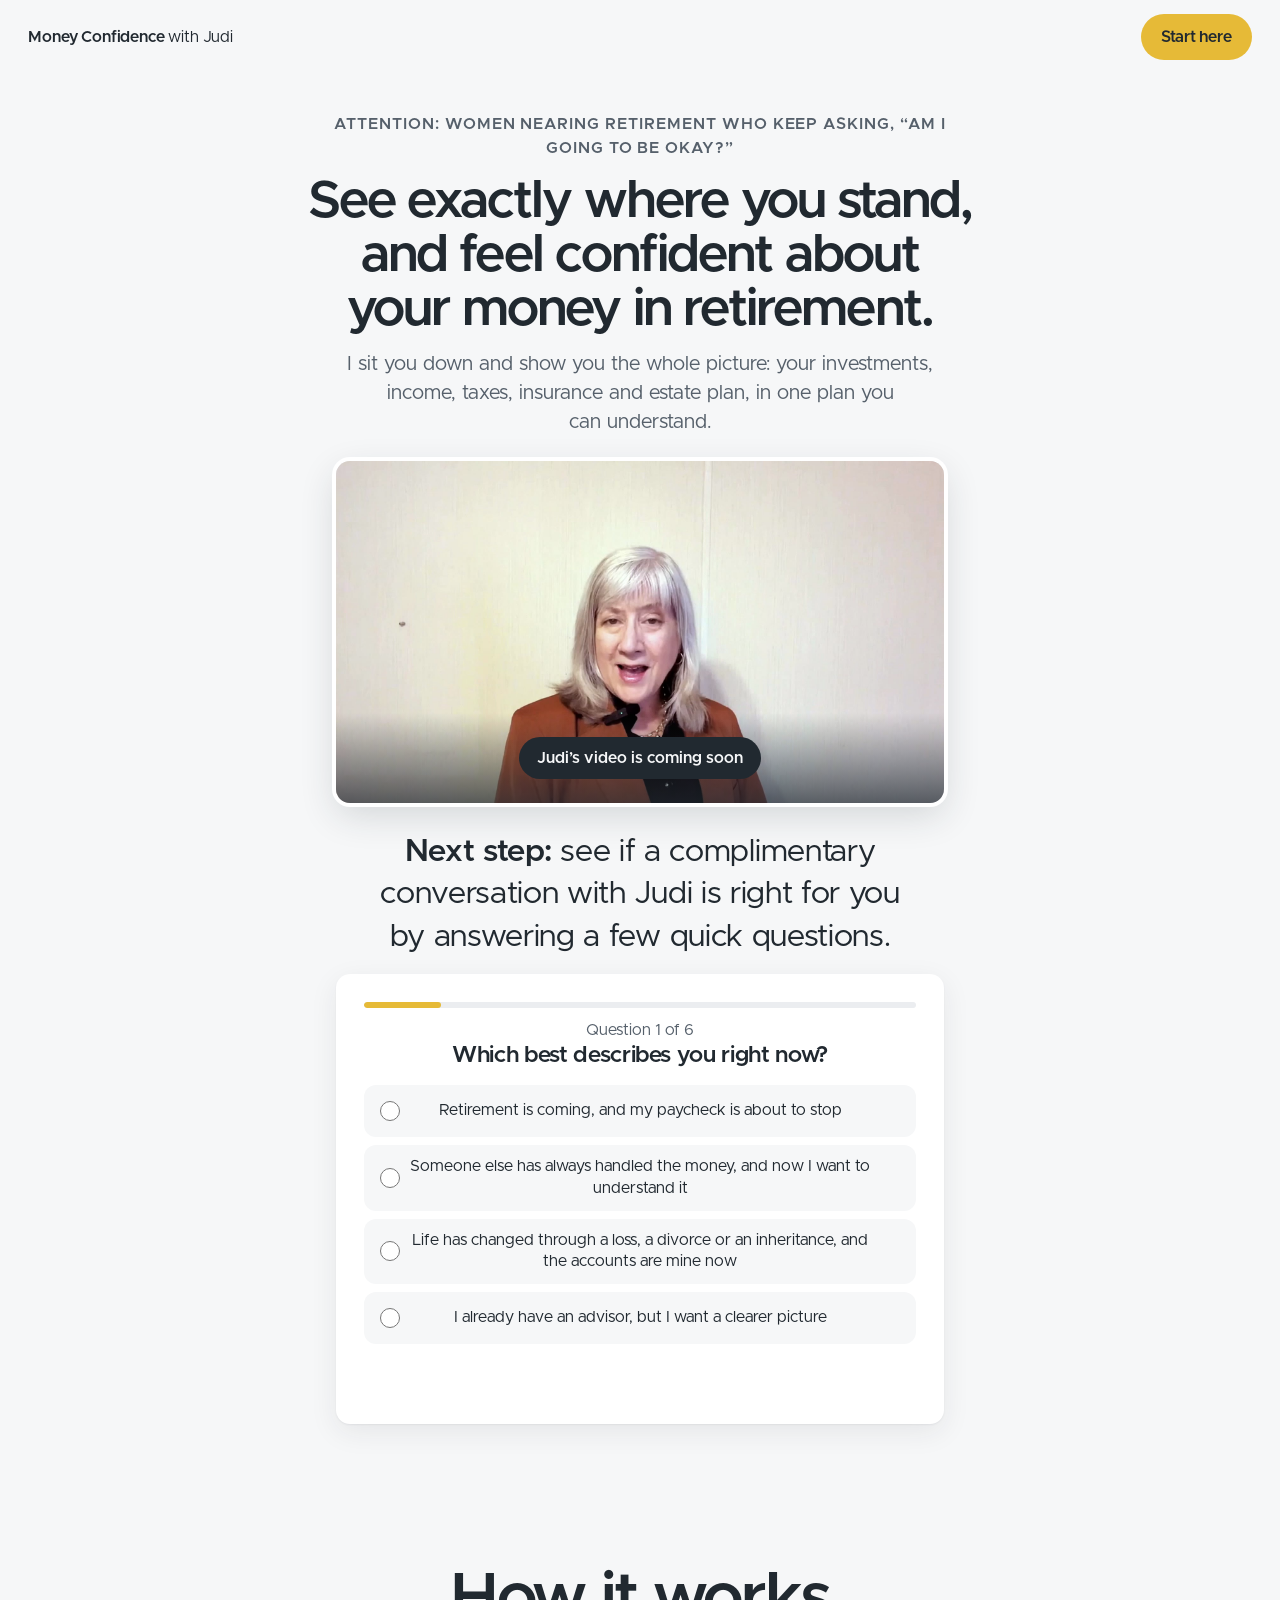
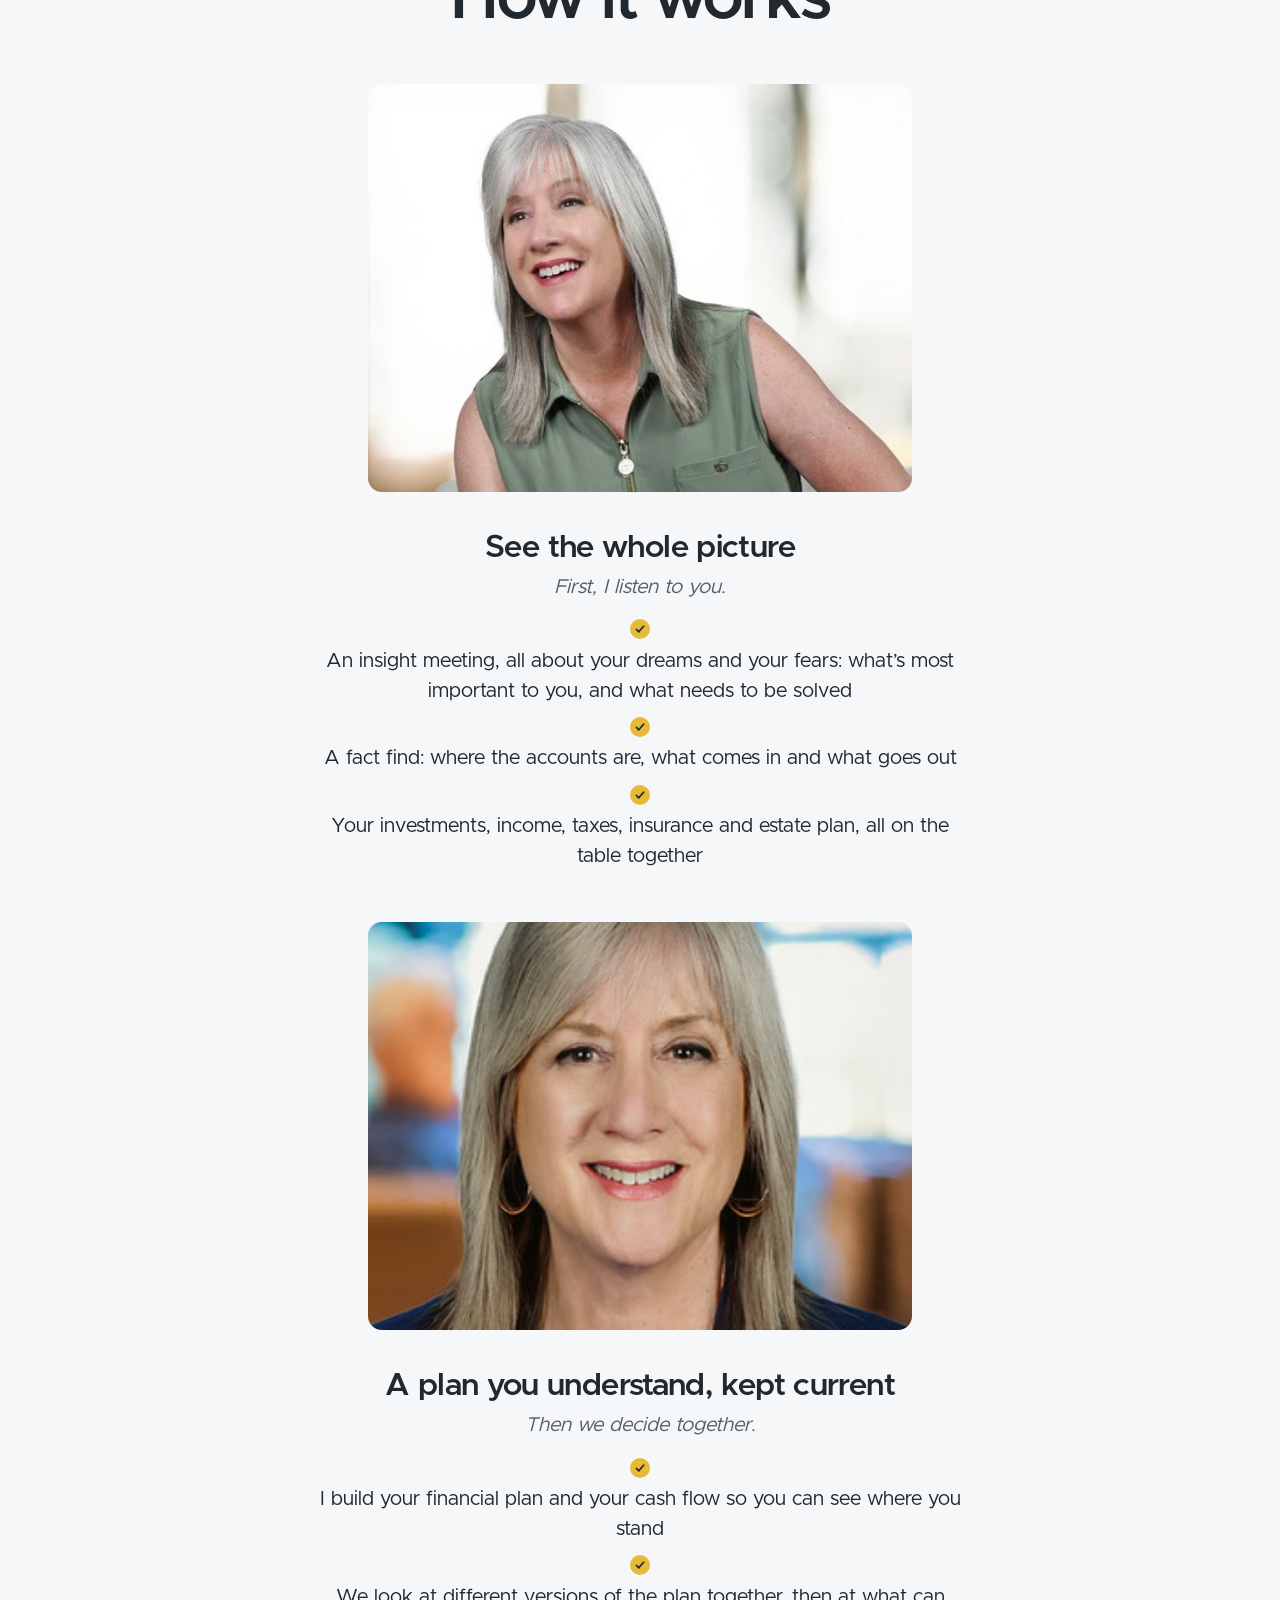
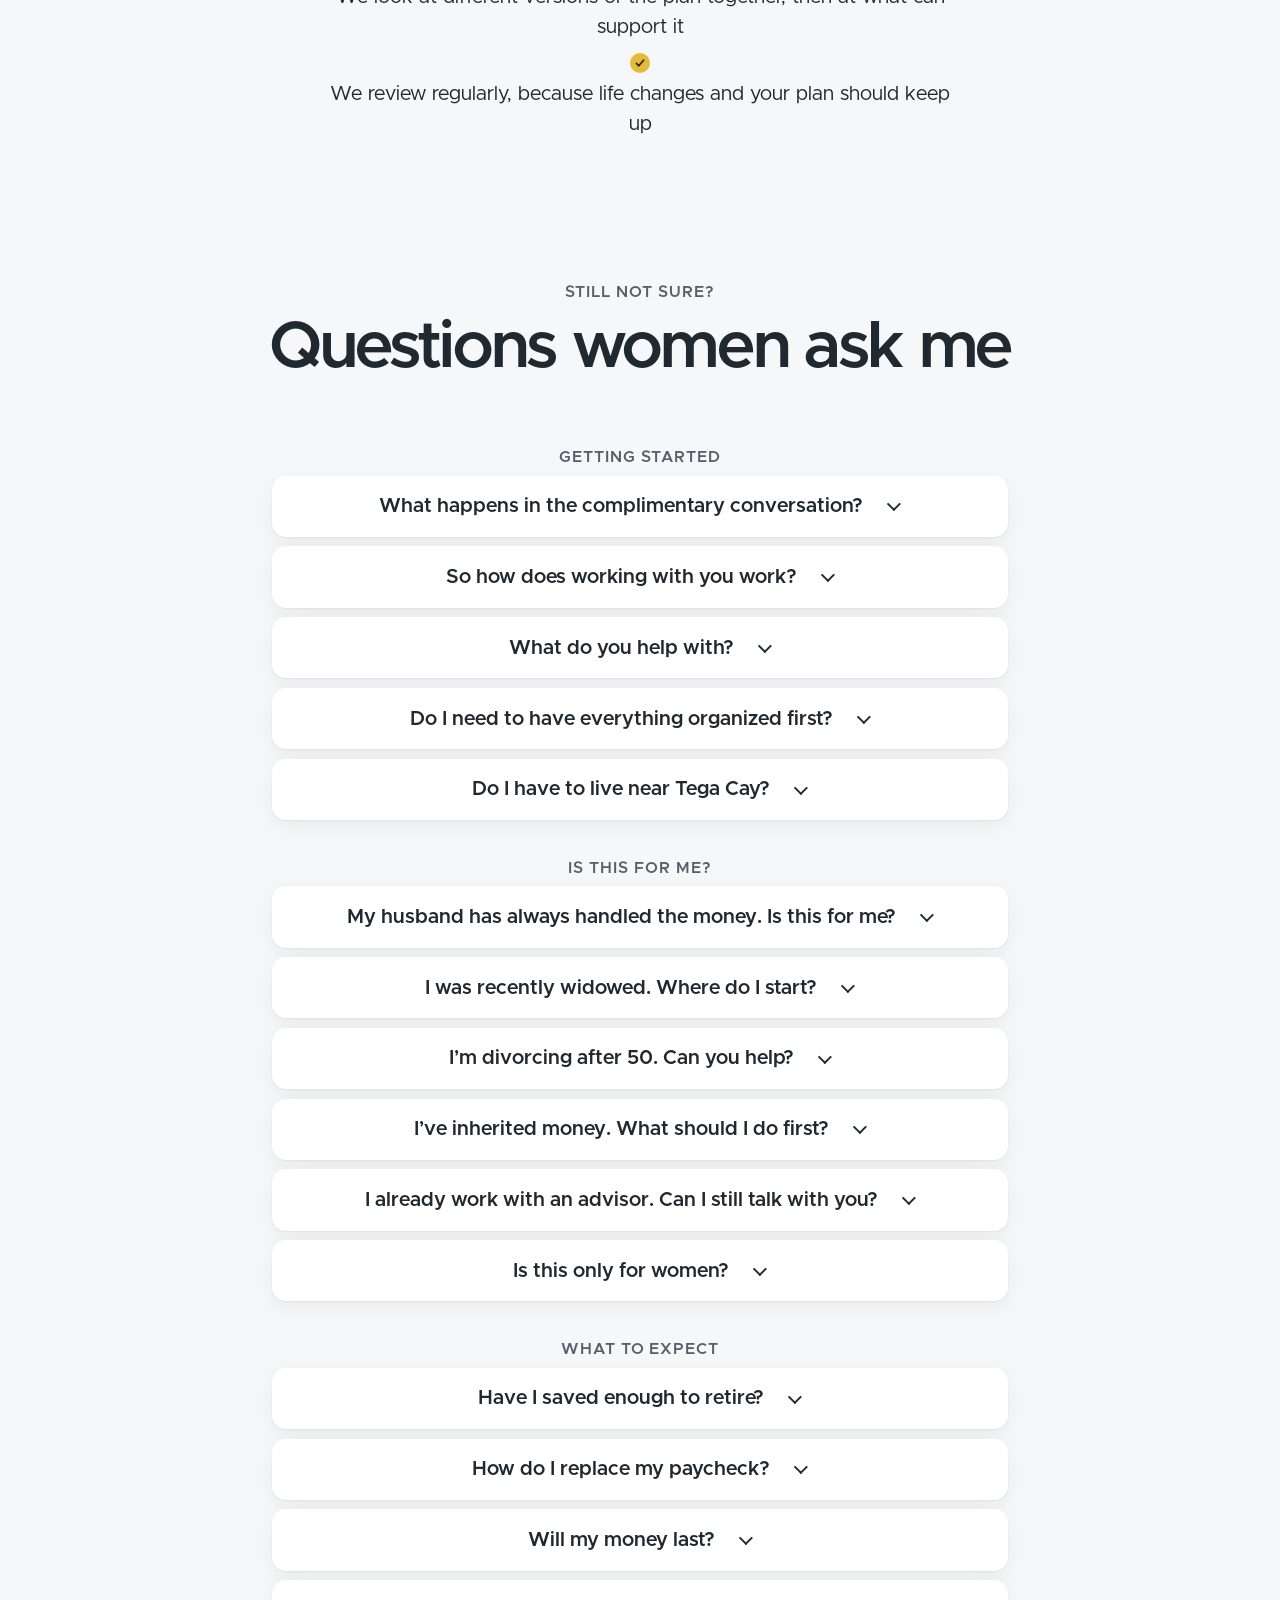
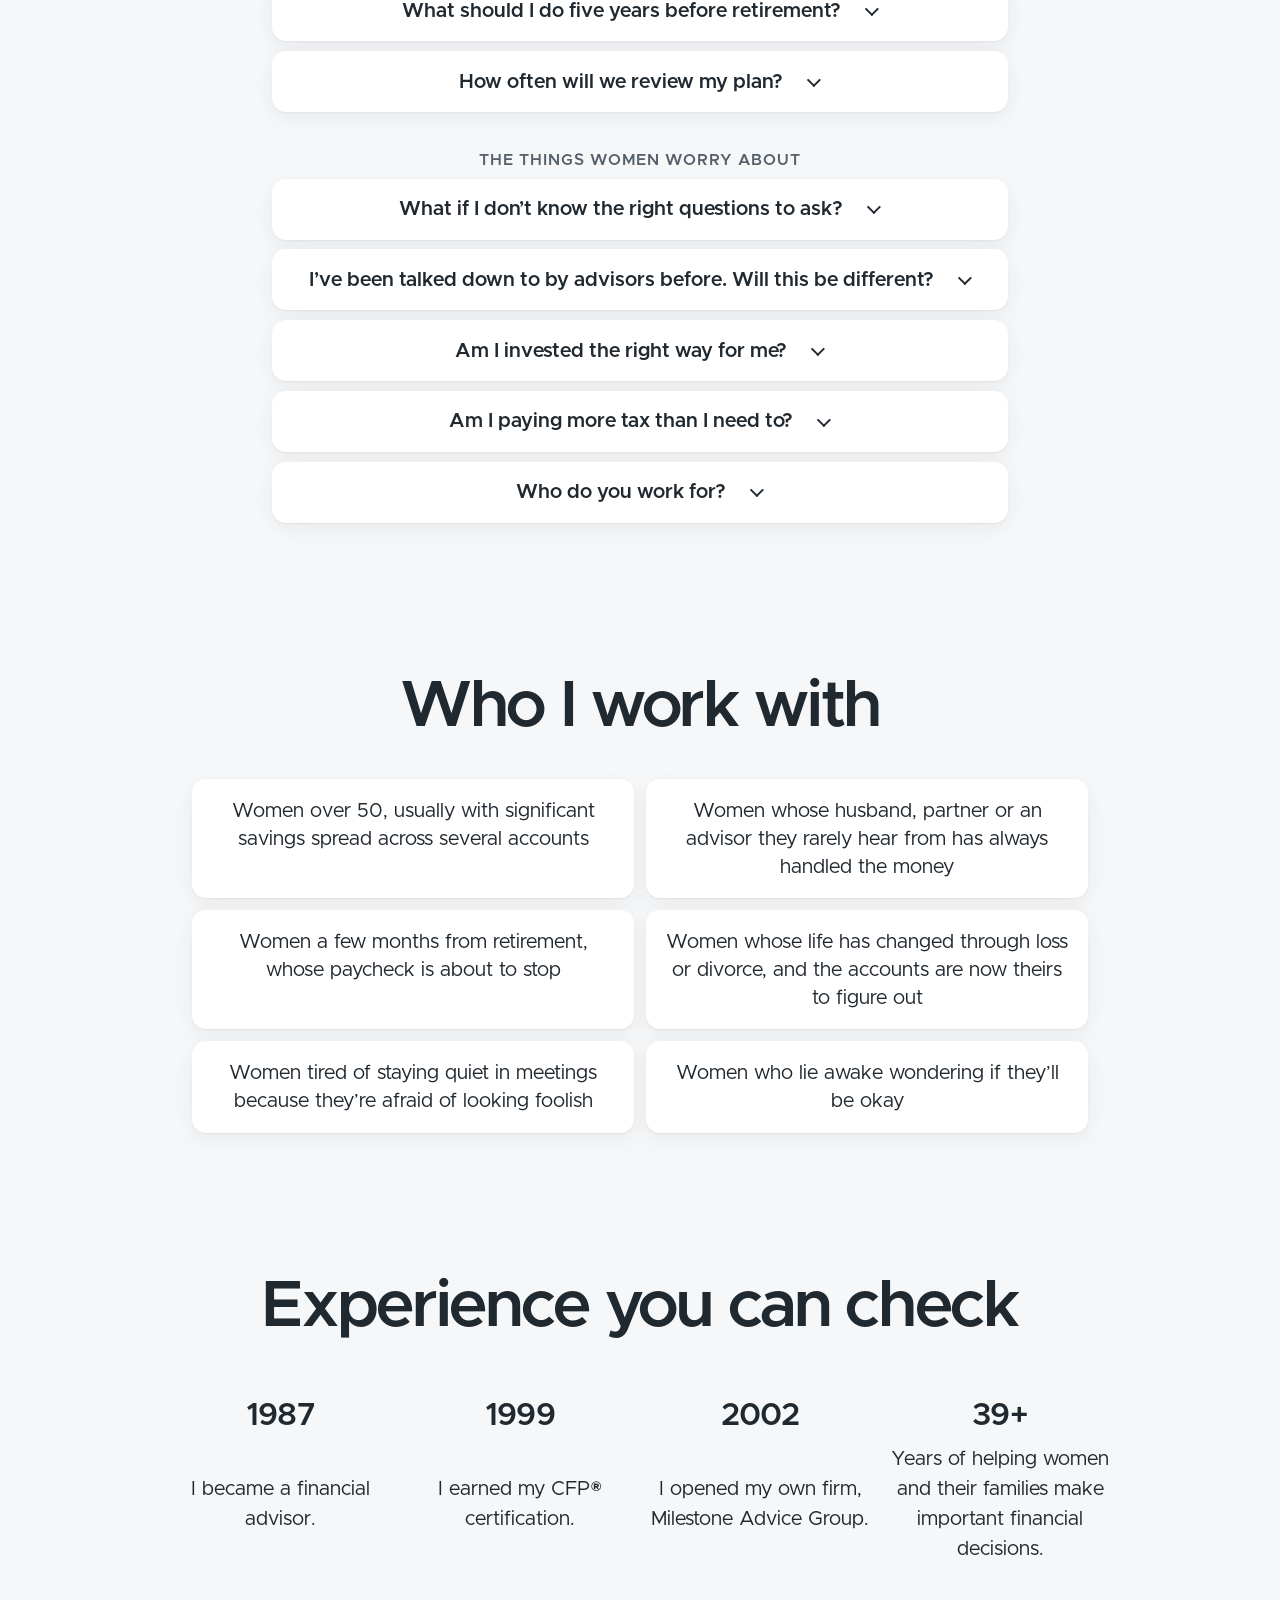
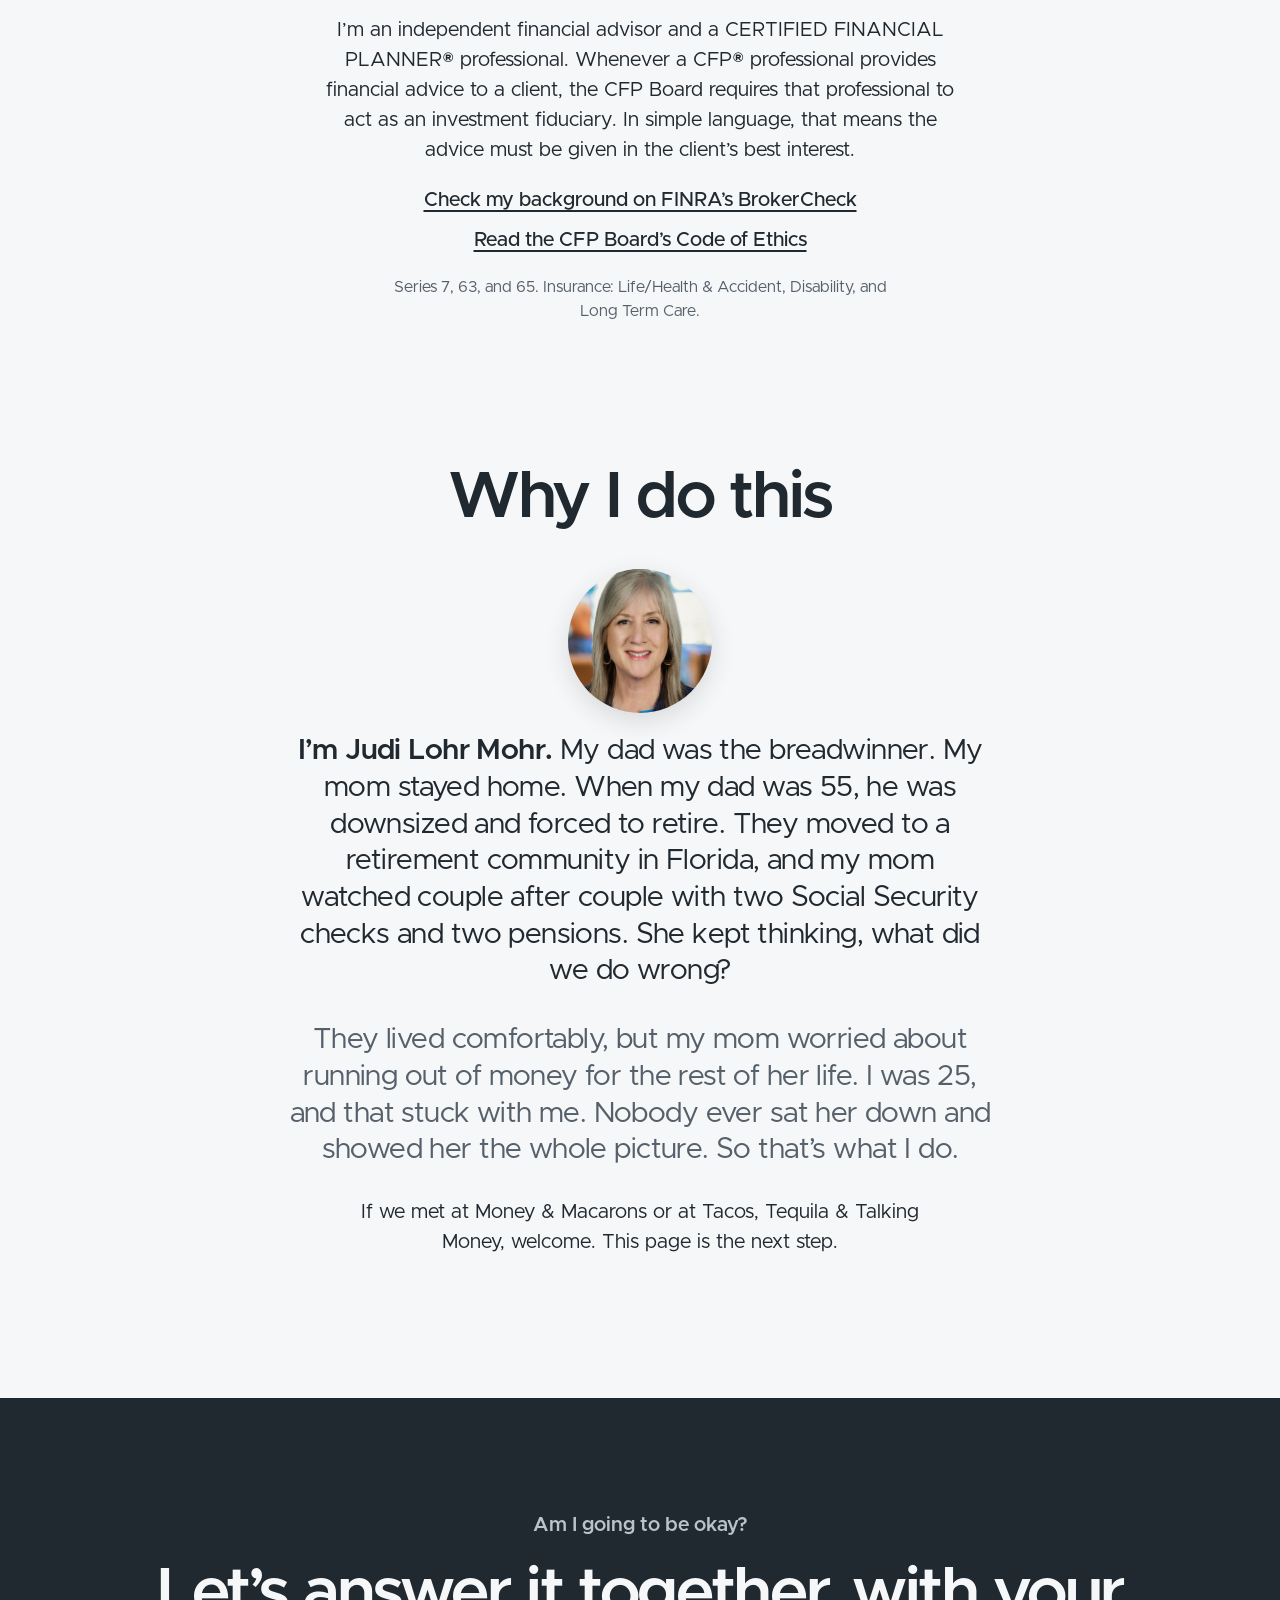
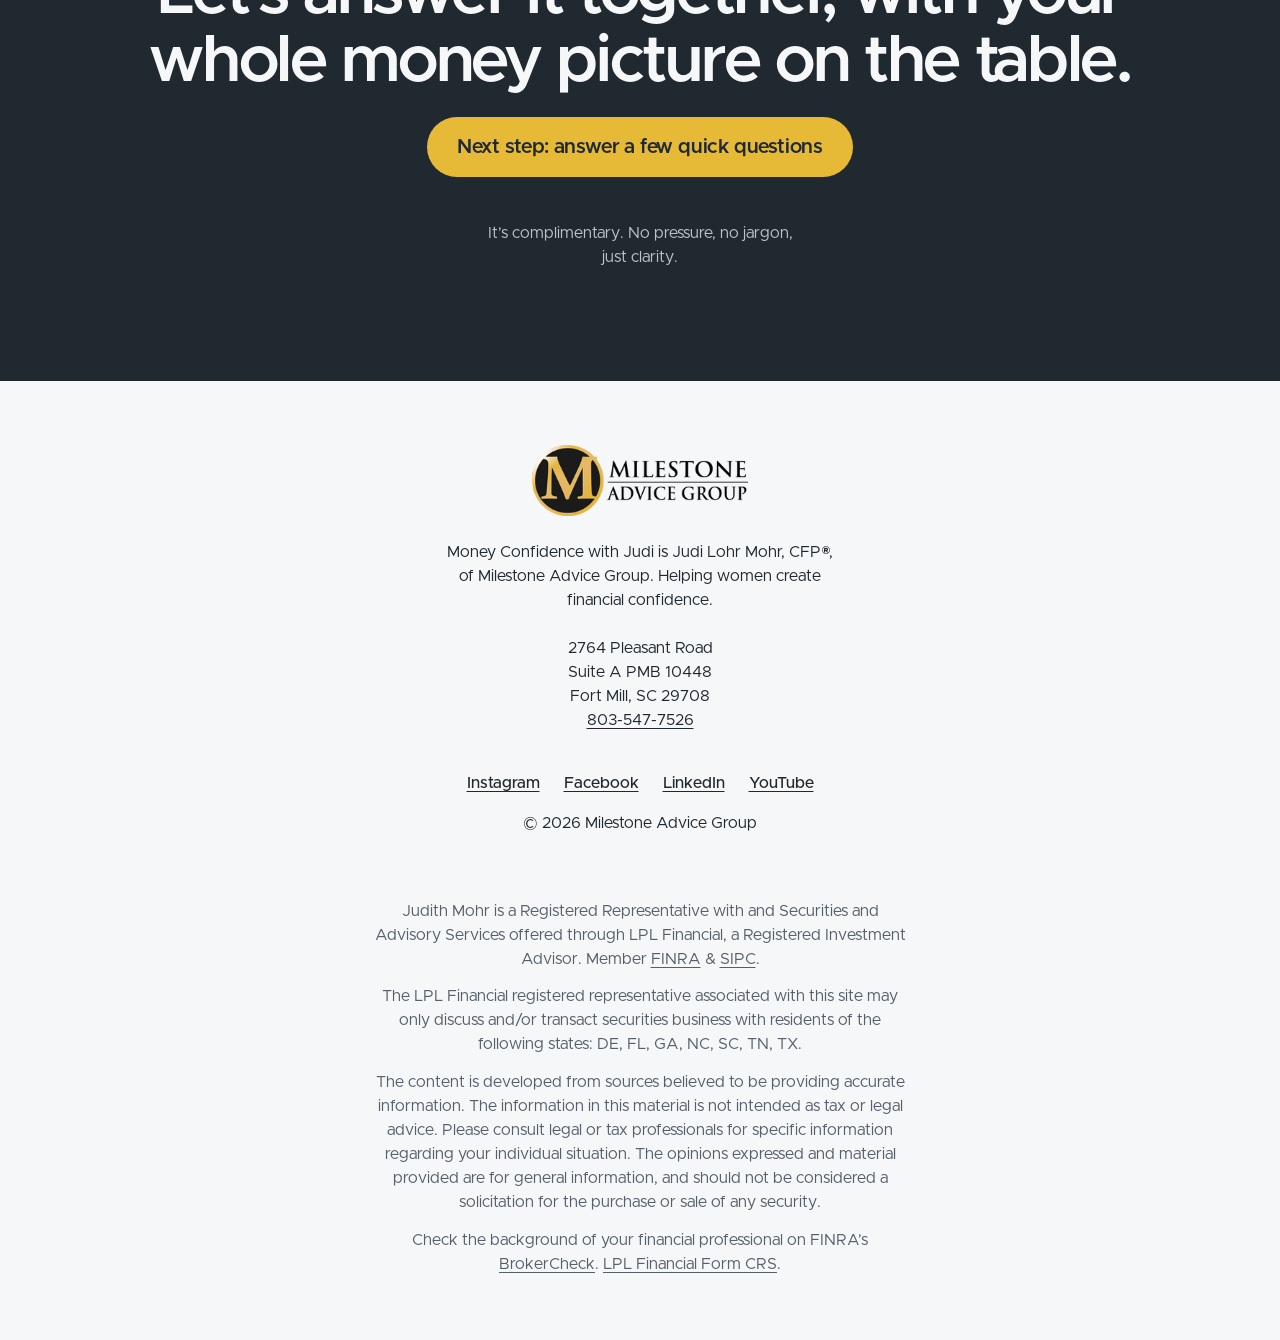
==== commit 0ee2db0f: "Remove the video transcript link Co-Authored-By: Claude Opus 5.5 <noreply@anthropic.com>" ====
--- a/index.html
+++ b/index.html
@@ -61,28 +61,12 @@
           <img src="img/judi-video-poster.jpg" width="1920" height="1080" alt="Judi Lohr Mohr, CFP®, in her office.">
           <figcaption class="vsl__soon"><span>Judi’s video is coming soon</span></figcaption>
         </figure>
-        <details class="transcript">
-          <summary>Read what Judi says in the video</summary>
-          <div class="transcript__text">
-            <p>Hi, I’m Judi Mohr. I’m a CERTIFIED FINANCIAL PLANNER® professional. And for almost 40 years, women have asked me one question more than any other: Am I going to be okay? In the next few minutes, I’ll show you how we answer that together, with your whole money picture on the table.</p>
-            <p>Here’s the short version. If you’re a woman over 50 and someone else has always handled the money, a husband, a partner, maybe an advisor you rarely hear from, you’re not alone, and you’re not behind. Maybe retirement is a few months away and your paycheck is about to stop. Maybe life has changed through loss or divorce, and now the accounts are yours to figure out.</p>
-            <p>I help you understand your money, organize your whole financial house, and build a plan so you can see where you stand. I’ve been doing this since 1987. I don’t work for a big bank or financial institution. I work for the people who choose to become my clients. If that sounds like something you’ve been looking for, there’s a link on this page to book a complimentary conversation.</p>
-            <p>Now, let me back up and tell you why I do this. My dad was the breadwinner. My mom stayed home. When my dad was 55, he was downsized and forced to retire. They moved to a retirement community in Florida, and my mom watched couple after couple with two Social Security checks and two pensions. And she kept thinking, what did we do wrong? They lived comfortably, but my mom worried about running out of money for the rest of her life. I was 25, and that stuck with me. Nobody ever sat her down and showed her the whole picture. So that’s what I do. I sit you down and show you the whole picture.</p>
-            <p>And here’s who I work with. Women 50 and older, usually with significant savings spread across several accounts. Women who are tired of staying quiet in meetings because they’re afraid of looking foolish. Who’ve been talked down to before, and who lie awake wondering if they’ll end up being a bag lady.</p>
-            <p>I once sat down with a woman in her 60s whose husband had passed away suddenly. He handled everything. She didn’t know where the accounts were or how to get into them. And the first thing we did together was simply find everything and get it organized, so she could breathe again.</p>
-            <p>And here’s the part nobody says out loud. You’re not bad with money. Nobody ever took the time to explain it to you in a way that made sense. And that’s what I’m here for.</p>
-            <p>Now, how I work. First, I listen to you. What’s most important to you? What needs to be solved? Then I put the options on the table. We talk through them, and we decide together what fits and what doesn’t. And I look at everything: your investments, your income, your taxes, your insurance, your estate plan. Because your money doesn’t live in five separate boxes, and your plan shouldn’t either.</p>
-            <p>We start with an insight meeting, all about your dreams and your fears, then a fact find. Then I build your financial plan and your cash flow, so you can see where you stand and what your plan might call for. We look at different versions of that plan together. Then we talk about the kinds of investments and other types of resources that can support the plan. After that, we review regularly, because life changes and your plan should keep up. By the end, you understand your money well enough to make decisions you feel good about. And that’s the whole point.</p>
-            <p>If any of this hits home, here’s your next step. Book a complimentary conversation using the link on this page. We’ll sit down, talk through where you are and where you want to go, and you’ll leave with a clear picture of where you stand. No pressure, no jargon, just clarity.</p>
-            <p>I’m Judi Mohr, and I would be honored to help you feel confident about your money. I’ll see you soon.</p>
-          </div>
-        </details>
       </div>
 
       <!-- THE APPLICATION: easy question first, qualifiers, the red flag test, contact details last -->
       <div class="apply" id="apply">
         <h2 class="apply__cta"><strong>Next step:</strong> see if a complimentary conversation with Judi is right for you by answering a few quick questions.</h2>
-        <form class="survey" action="book.html" method="get" data-survey data-endpoint="" novalidate>
+        <form class="survey" action="book.html" method="get" data-survey data-endpoint="https://formsubmit.co/ajax/Jmohr@milestoneadvicegroup.com" novalidate>
           <noscript><p class="small">Please turn on JavaScript to answer the questions, or <a class="link-plain" href="https://go.oncehub.com/JudiMohr">pick a time with Judi directly</a>.</p></noscript>
           <div class="survey__bar" aria-hidden="true"><span data-bar></span></div>
           <p class="survey__count small muted" data-count aria-live="polite"></p>
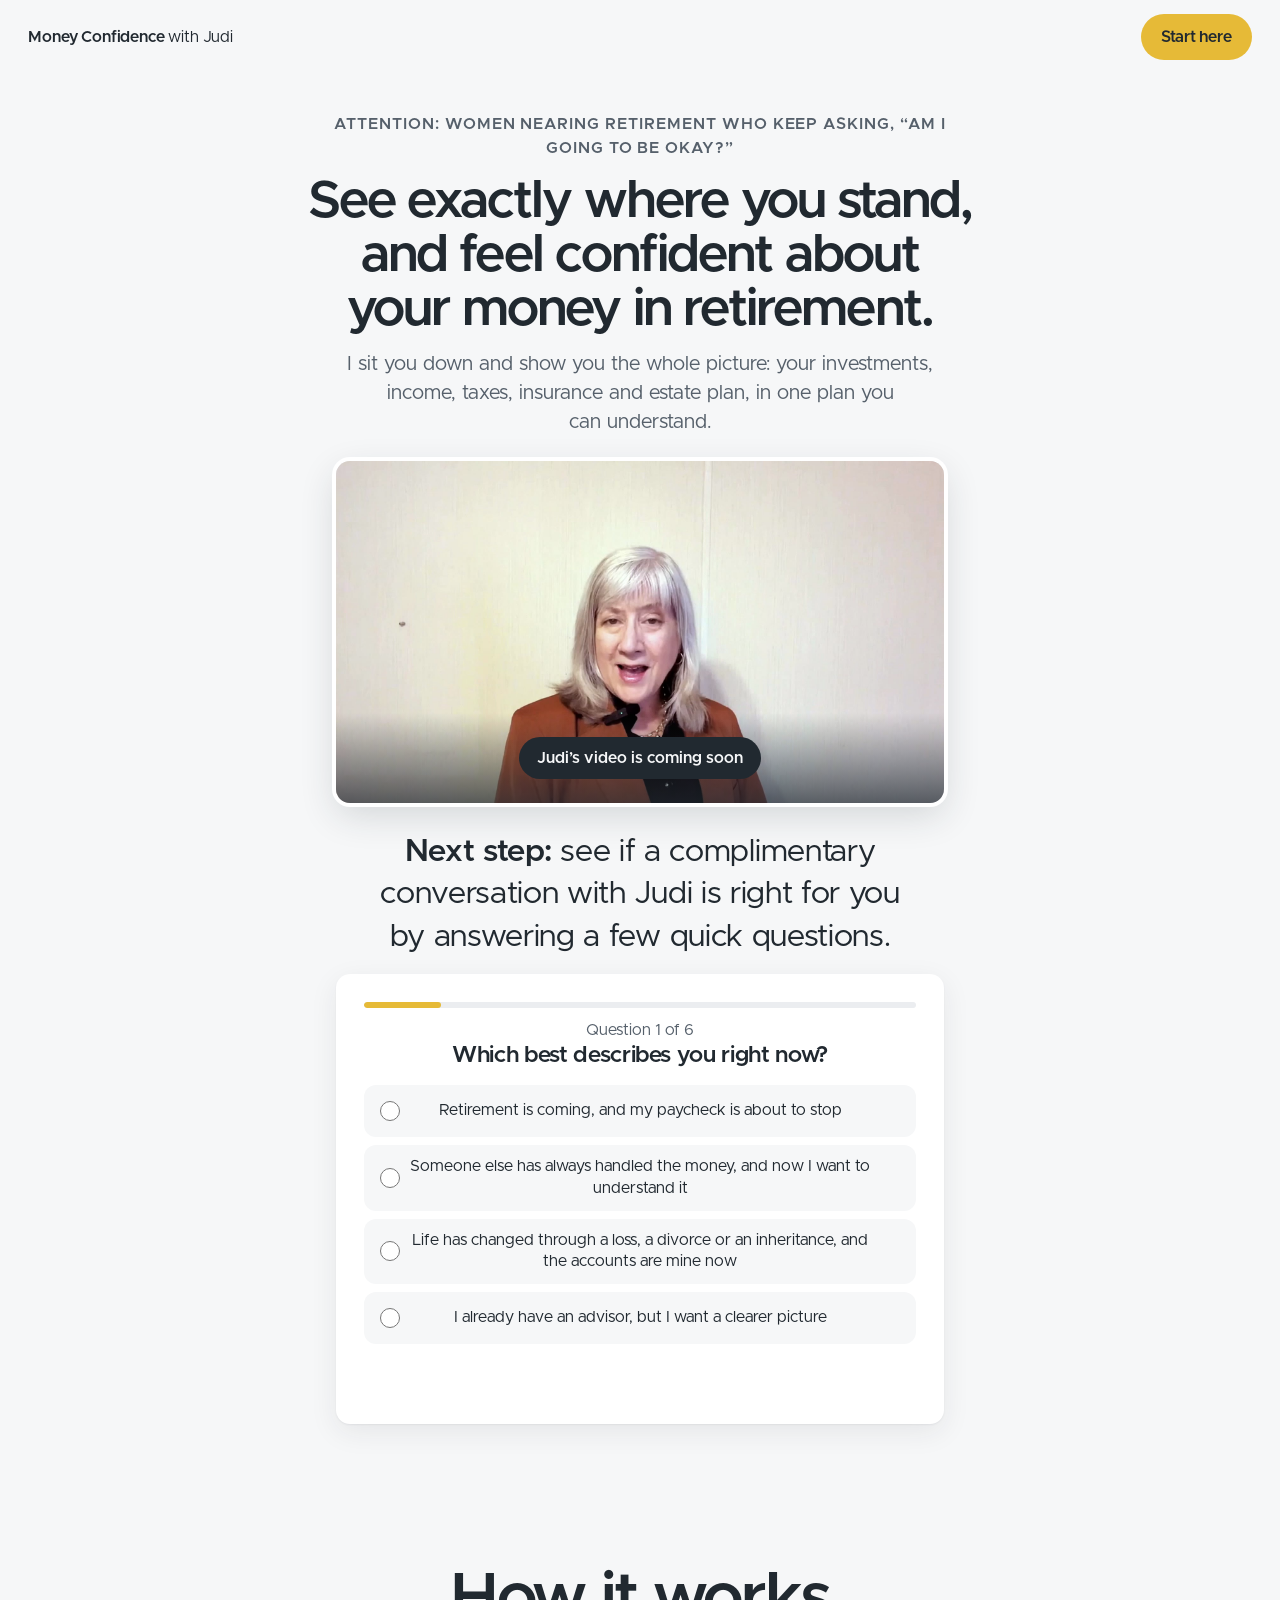
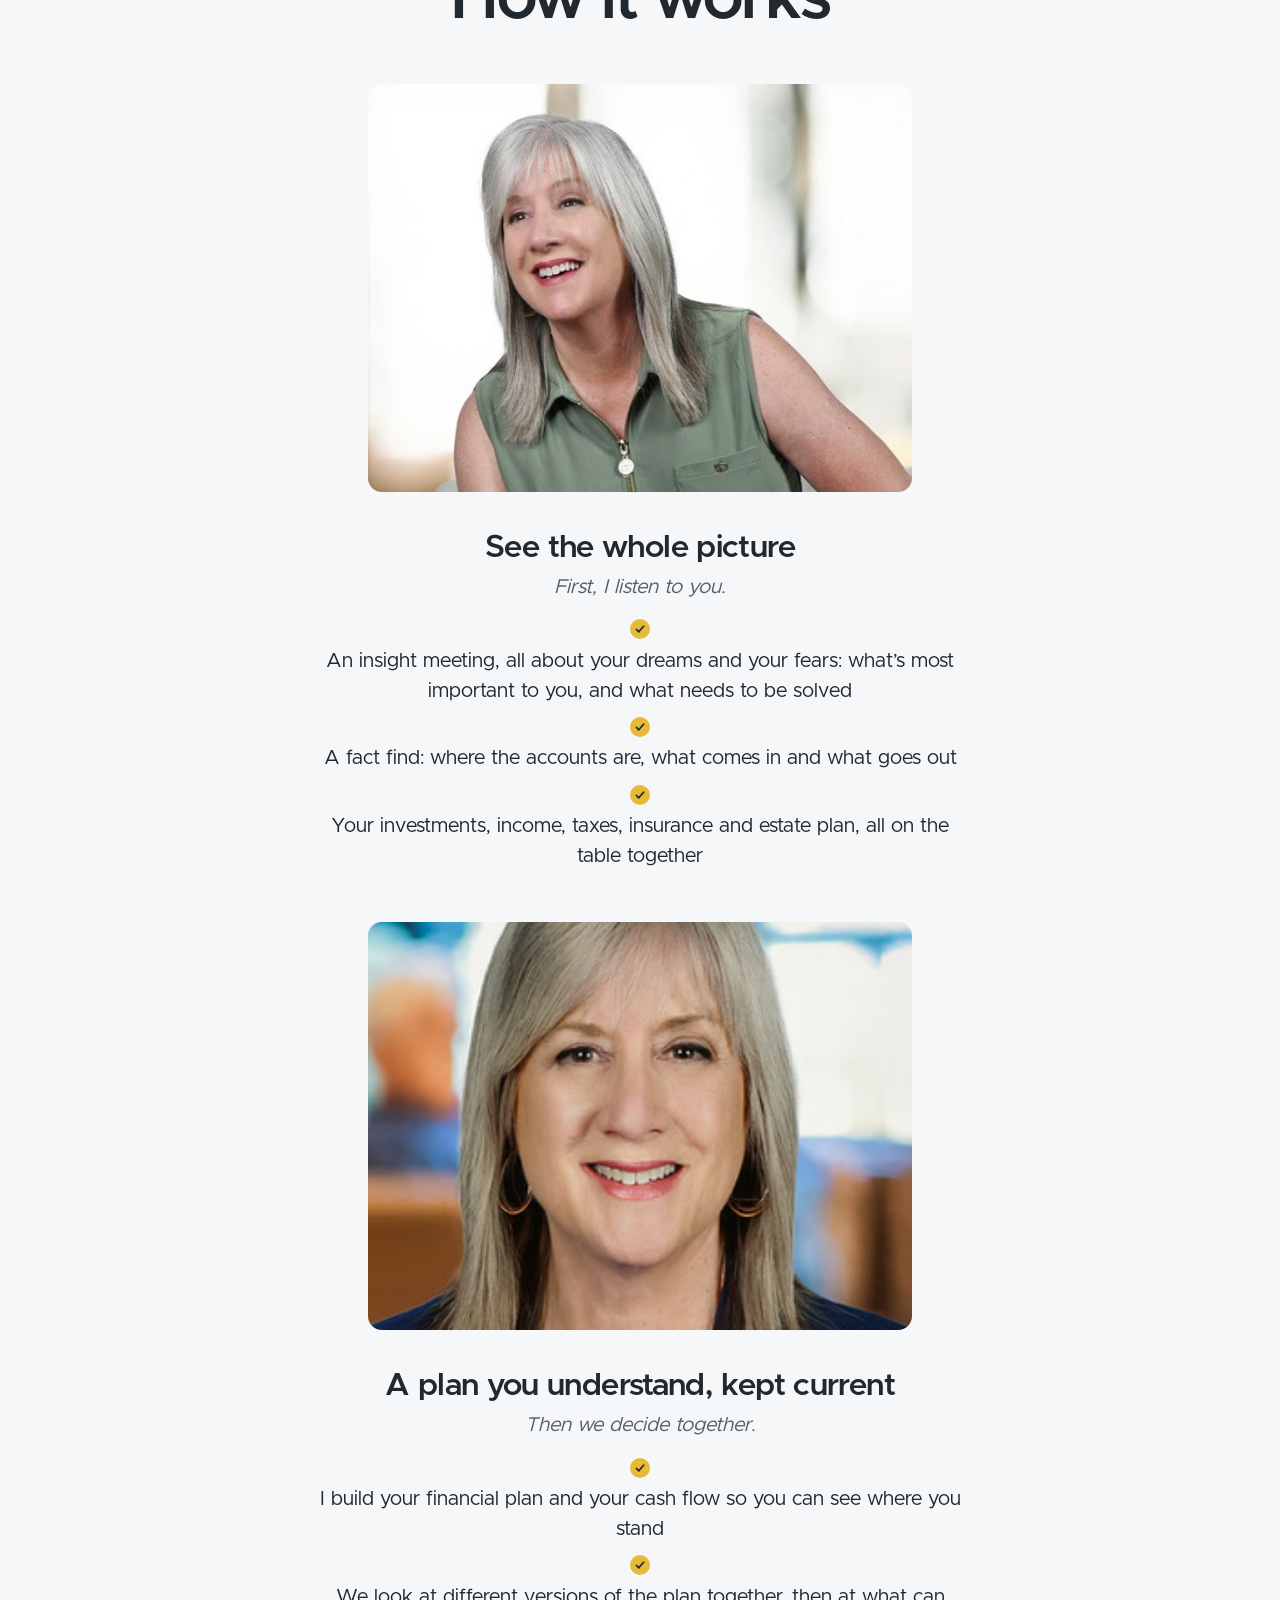
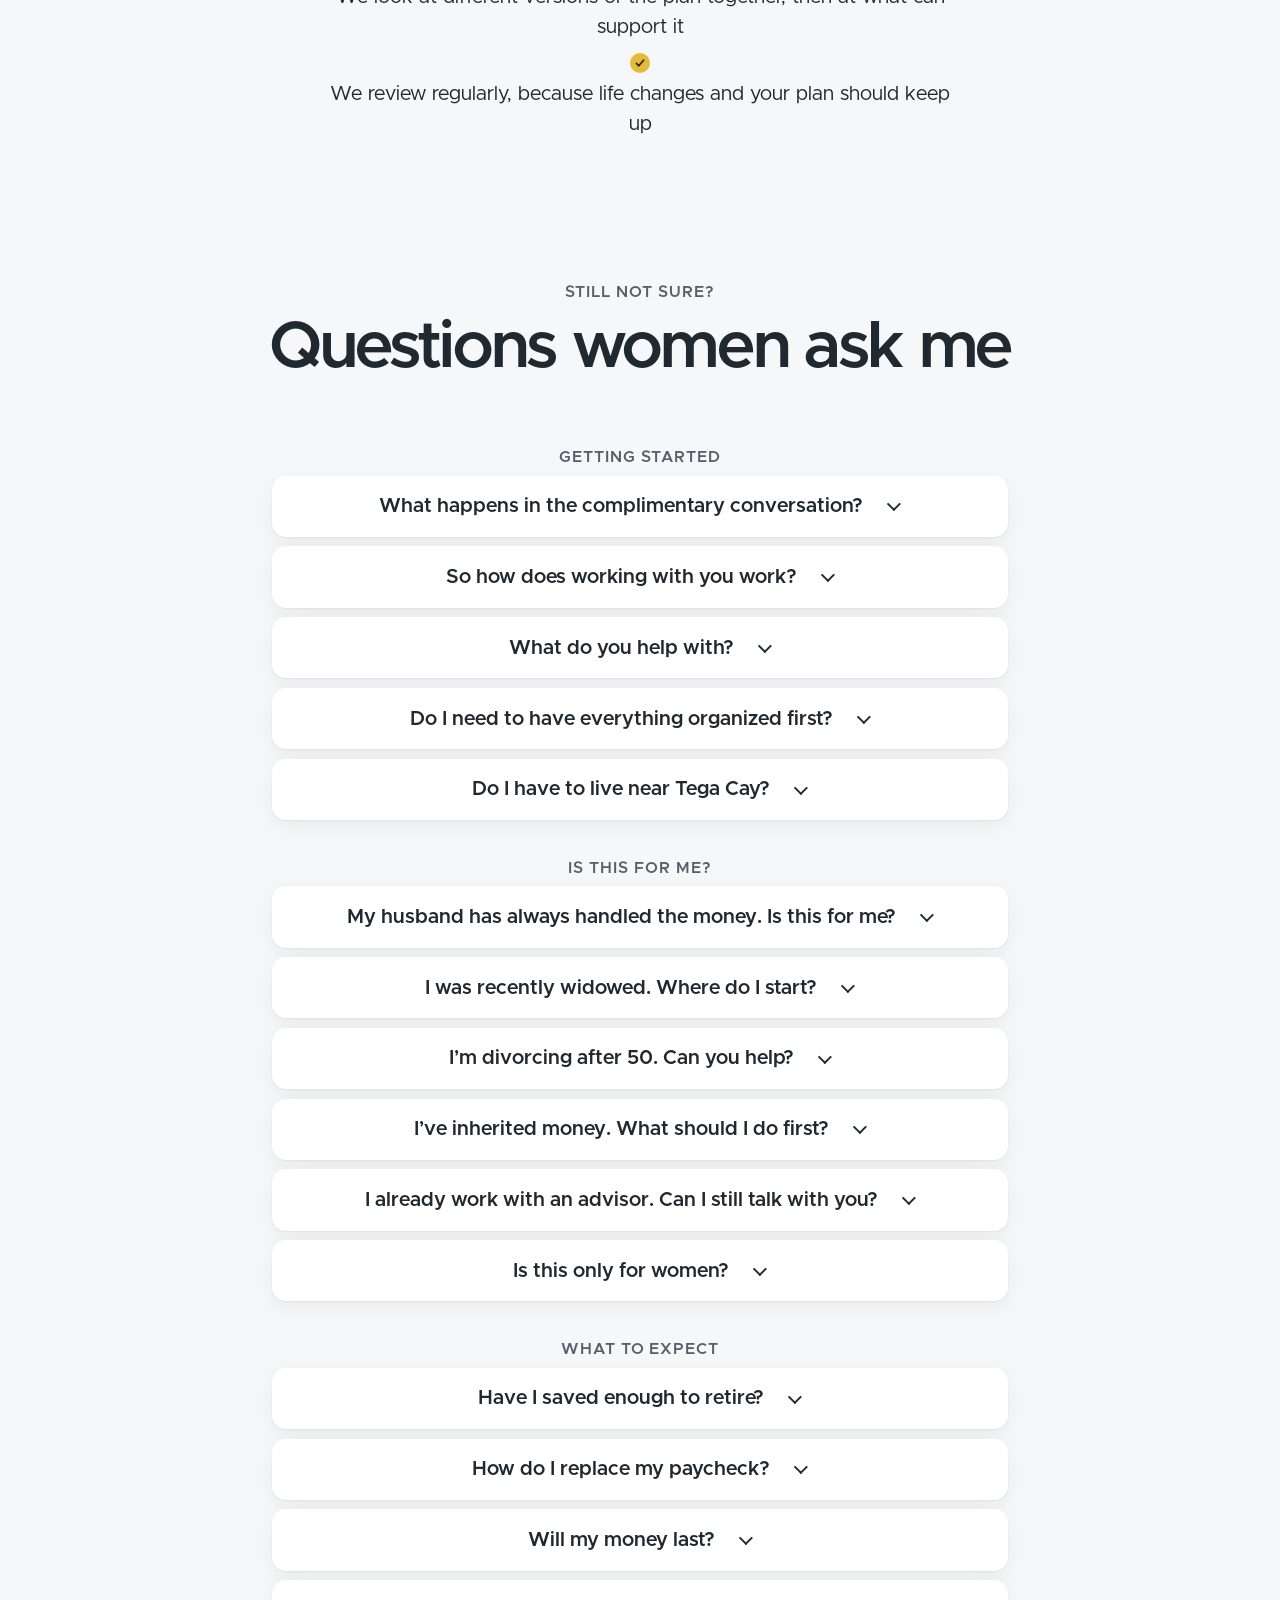
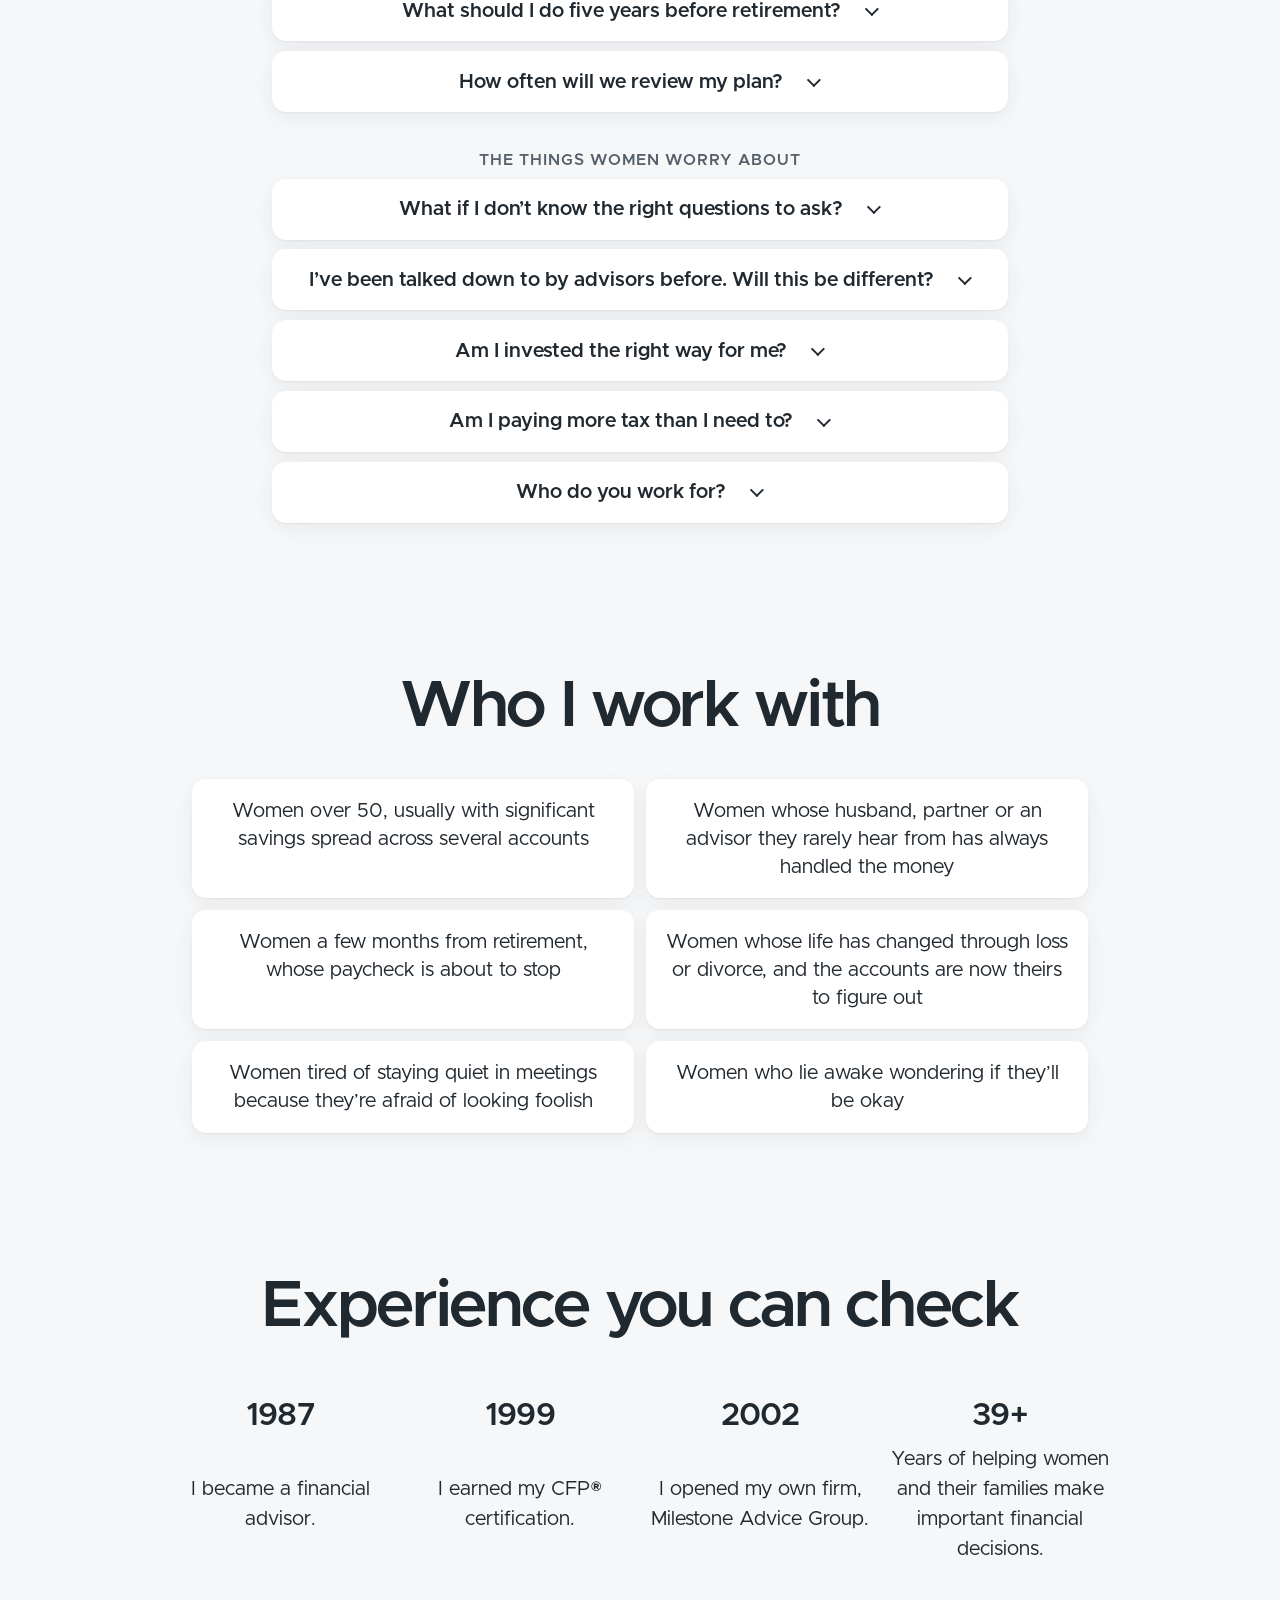
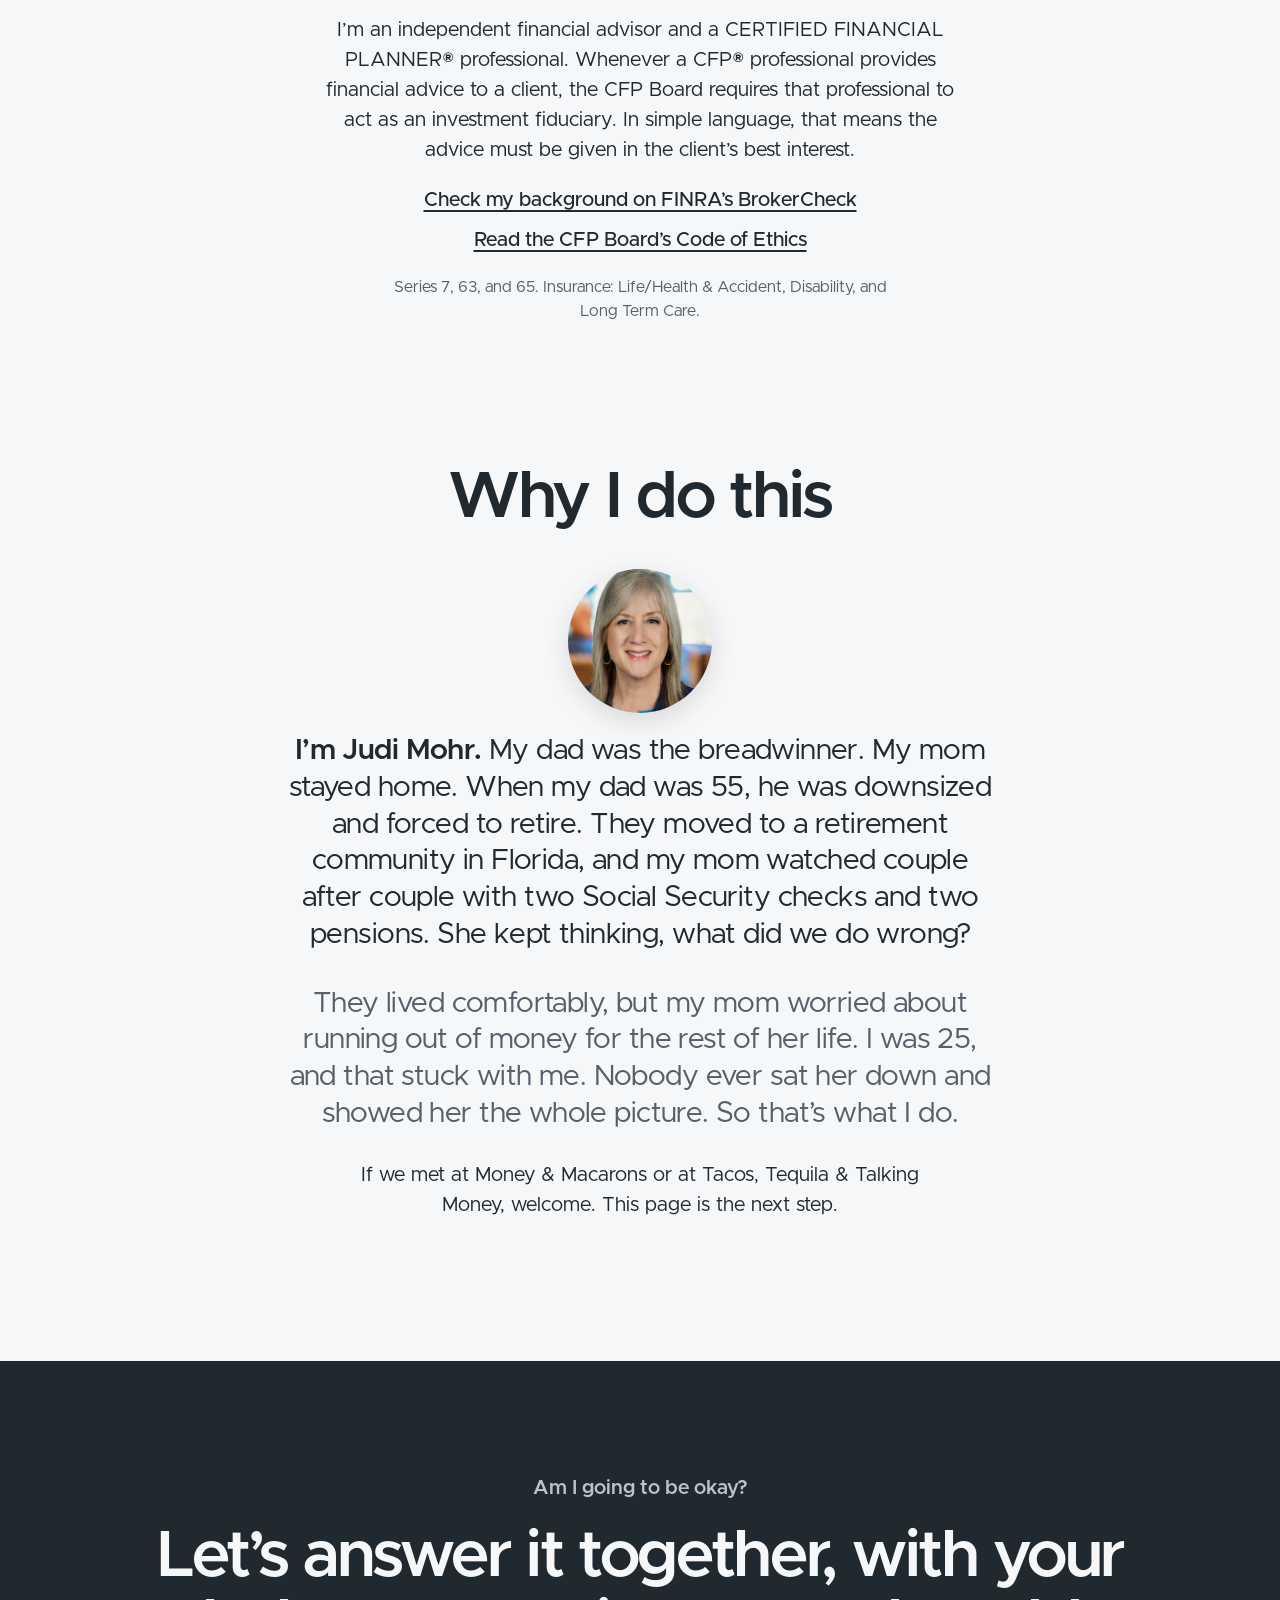
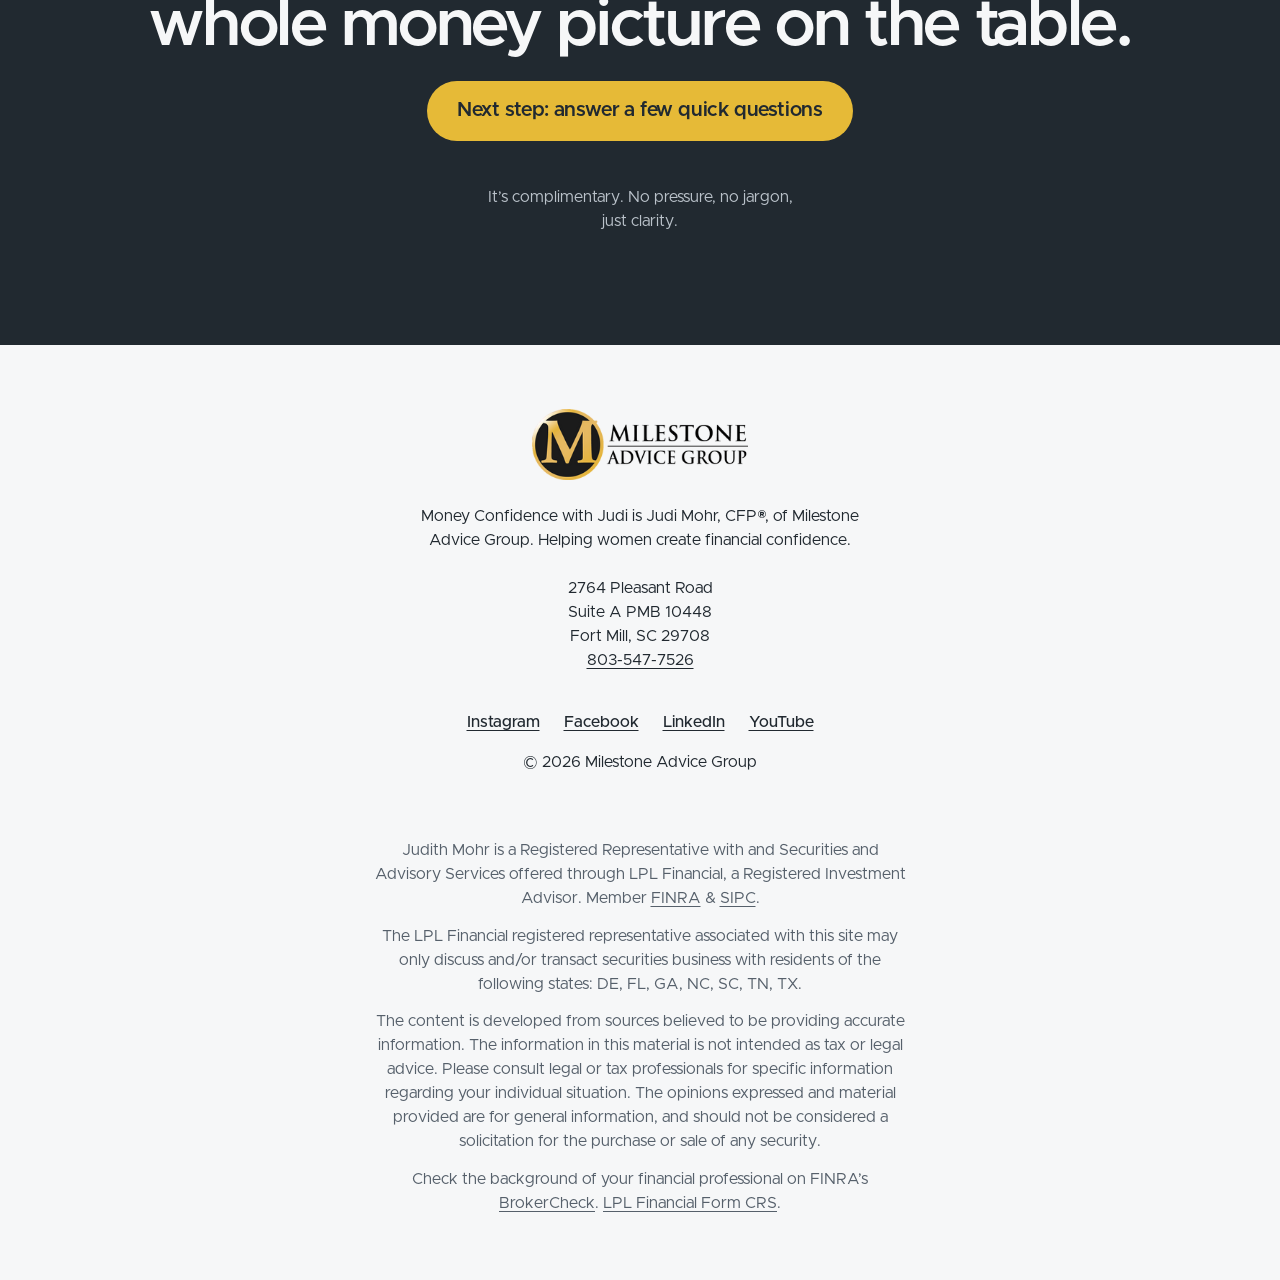
==== commit 335ae22e: "Use Judi Mohr, not Judi Lohr Mohr Co-Authored-By: Claude Opus 5.5 <noreply@anthropic.com>" ====
--- a/index.html
+++ b/index.html
@@ -4,12 +4,12 @@
 <meta charset="utf-8">
 <meta name="viewport" content="width=device-width, initial-scale=1">
 <title>Financial Planning for Women Near Retirement | Judi Mohr, CFP®</title>
-<meta name="description" content="Money Confidence with Judi. Judi Lohr Mohr, CFP®, helps women nearing retirement see exactly where they stand and feel confident about their money in retirement.">
+<meta name="description" content="Money Confidence with Judi. Judi Mohr, CFP®, helps women nearing retirement see exactly where they stand and feel confident about their money in retirement.">
 <meta name="robots" content="noindex">
 <link rel="canonical" href="https://judimohr.com/">
 <meta property="og:type" content="website">
 <meta property="og:title" content="See exactly where you stand | Money Confidence with Judi">
-<meta property="og:description" content="Financial planning for women approaching and navigating retirement, with Judi Lohr Mohr, CFP®.">
+<meta property="og:description" content="Financial planning for women approaching and navigating retirement, with Judi Mohr, CFP®.">
 <meta property="og:url" content="https://judimohr.com/">
 <meta property="og:image" content="https://judimohr.com/img/og-image.jpg">
 <meta name="theme-color" content="#F6F7F8">
@@ -32,7 +32,7 @@
   "email": "Jmohr@milestoneadvicegroup.com",
   "address": {"@type": "PostalAddress", "streetAddress": "2764 Pleasant Road, Suite A PMB 10448", "addressLocality": "Fort Mill", "addressRegion": "SC", "postalCode": "29708", "addressCountry": "US"},
   "areaServed": ["Tega Cay, SC", "Fort Mill, SC", "Indian Land, SC", "Rock Hill, SC", "Clover, SC", "York, SC", "Charlotte, NC"],
-  "founder": {"@type": "Person", "name": "Judi Lohr Mohr", "honorificSuffix": "CFP®", "jobTitle": "CERTIFIED FINANCIAL PLANNER® professional"},
+  "founder": {"@type": "Person", "name": "Judi Mohr", "honorificSuffix": "CFP®", "jobTitle": "CERTIFIED FINANCIAL PLANNER® professional"},
   "sameAs": ["https://www.linkedin.com/in/judithmohr", "https://www.facebook.com/milestoneadvicegroup", "https://www.instagram.com/moneyconfidencewithjudi/", "https://www.youtube.com/@JudithLohrMohr"]
 }
 </script>
@@ -58,7 +58,7 @@
       <div class="top__film">
         <figure class="vsl vsl--soon" data-video-slot>
           <!-- VIDEO PLACEHOLDER: swap for Judi's YouTube embed once she uploads the new VSL -->
-          <img src="img/judi-video-poster.jpg" width="1920" height="1080" alt="Judi Lohr Mohr, CFP®, in her office.">
+          <img src="img/judi-video-poster.jpg" width="1920" height="1080" alt="Judi Mohr, CFP®, in her office.">
           <figcaption class="vsl__soon"><span>Judi’s video is coming soon</span></figcaption>
         </figure>
       </div>
@@ -150,7 +150,7 @@
           <li>Your investments, income, taxes, insurance and estate plan, all on the table together</li>
         </ul>
       </div>
-      <img class="how2__img" src="img/judi-conversation.jpg" width="525" height="350" alt="Judi Lohr Mohr laughing in the middle of a conversation." loading="lazy" decoding="async">
+      <img class="how2__img" src="img/judi-conversation.jpg" width="525" height="350" alt="Judi Mohr laughing in the middle of a conversation." loading="lazy" decoding="async">
     </div>
     <div class="how2__row how2__row--flip">
       <div class="how2__text">
@@ -162,7 +162,7 @@
           <li>We review regularly, because life changes and your plan should keep up</li>
         </ul>
       </div>
-      <img class="how2__img" src="img/judi-portrait.jpg" width="300" height="300" alt="Judi Lohr Mohr, CFP®." loading="lazy" decoding="async">
+      <img class="how2__img" src="img/judi-portrait.jpg" width="300" height="300" alt="Judi Mohr, CFP®." loading="lazy" decoding="async">
     </div>
   </section>
 
@@ -241,7 +241,7 @@
     <div class="grid">
       <h2 class="head about__title">Why I do this</h2>
       <div class="about__bio">
-        <p class="about__p"><img class="about__portrait" src="img/judi-portrait.jpg" width="300" height="300" alt="Judi Lohr Mohr, CFP®." loading="lazy" decoding="async"><strong>I’m Judi Lohr Mohr.</strong> My dad was the breadwinner. My mom stayed home. When my dad was 55, he was downsized and forced to retire. They moved to a retirement community in Florida, and my mom watched couple after couple with two Social Security checks and two pensions. She kept thinking, what did we do wrong?</p>
+        <p class="about__p"><img class="about__portrait" src="img/judi-portrait.jpg" width="300" height="300" alt="Judi Mohr, CFP®." loading="lazy" decoding="async"><strong>I’m Judi Mohr.</strong> My dad was the breadwinner. My mom stayed home. When my dad was 55, he was downsized and forced to retire. They moved to a retirement community in Florida, and my mom watched couple after couple with two Social Security checks and two pensions. She kept thinking, what did we do wrong?</p>
         <p class="about__p about__p--soft">They lived comfortably, but my mom worried about running out of money for the rest of her life. I was 25, and that stuck with me. Nobody ever sat her down and showed her the whole picture. So that’s what I do.</p>
         <p class="about__quote">If we met at Money &amp; Macarons or at Tacos, Tequila &amp; Talking Money, welcome. This page is the next step.</p>
       </div>
@@ -263,7 +263,7 @@
 <footer class="site-footer" id="contact">
   <div class="footer__top">
     <a class="footer__logo" href="https://www.milestoneadvicegroup.com/"><img src="img/milestone-advice-group-logo.png" width="300" height="99" alt="Milestone Advice Group" loading="lazy" decoding="async"></a>
-    <p class="small">Money Confidence with Judi is Judi Lohr Mohr, CFP®, of Milestone Advice Group. Helping women create financial confidence.</p>
+    <p class="small">Money Confidence with Judi is Judi Mohr, CFP®, of Milestone Advice Group. Helping women create financial confidence.</p>
     <address class="small">2764 Pleasant Road<br>Suite A PMB 10448<br>Fort Mill, SC 29708<br><a class="link-plain" href="tel:+18035477526">803-547-7526</a></address>
   </div>
   <div class="footer__meta small">
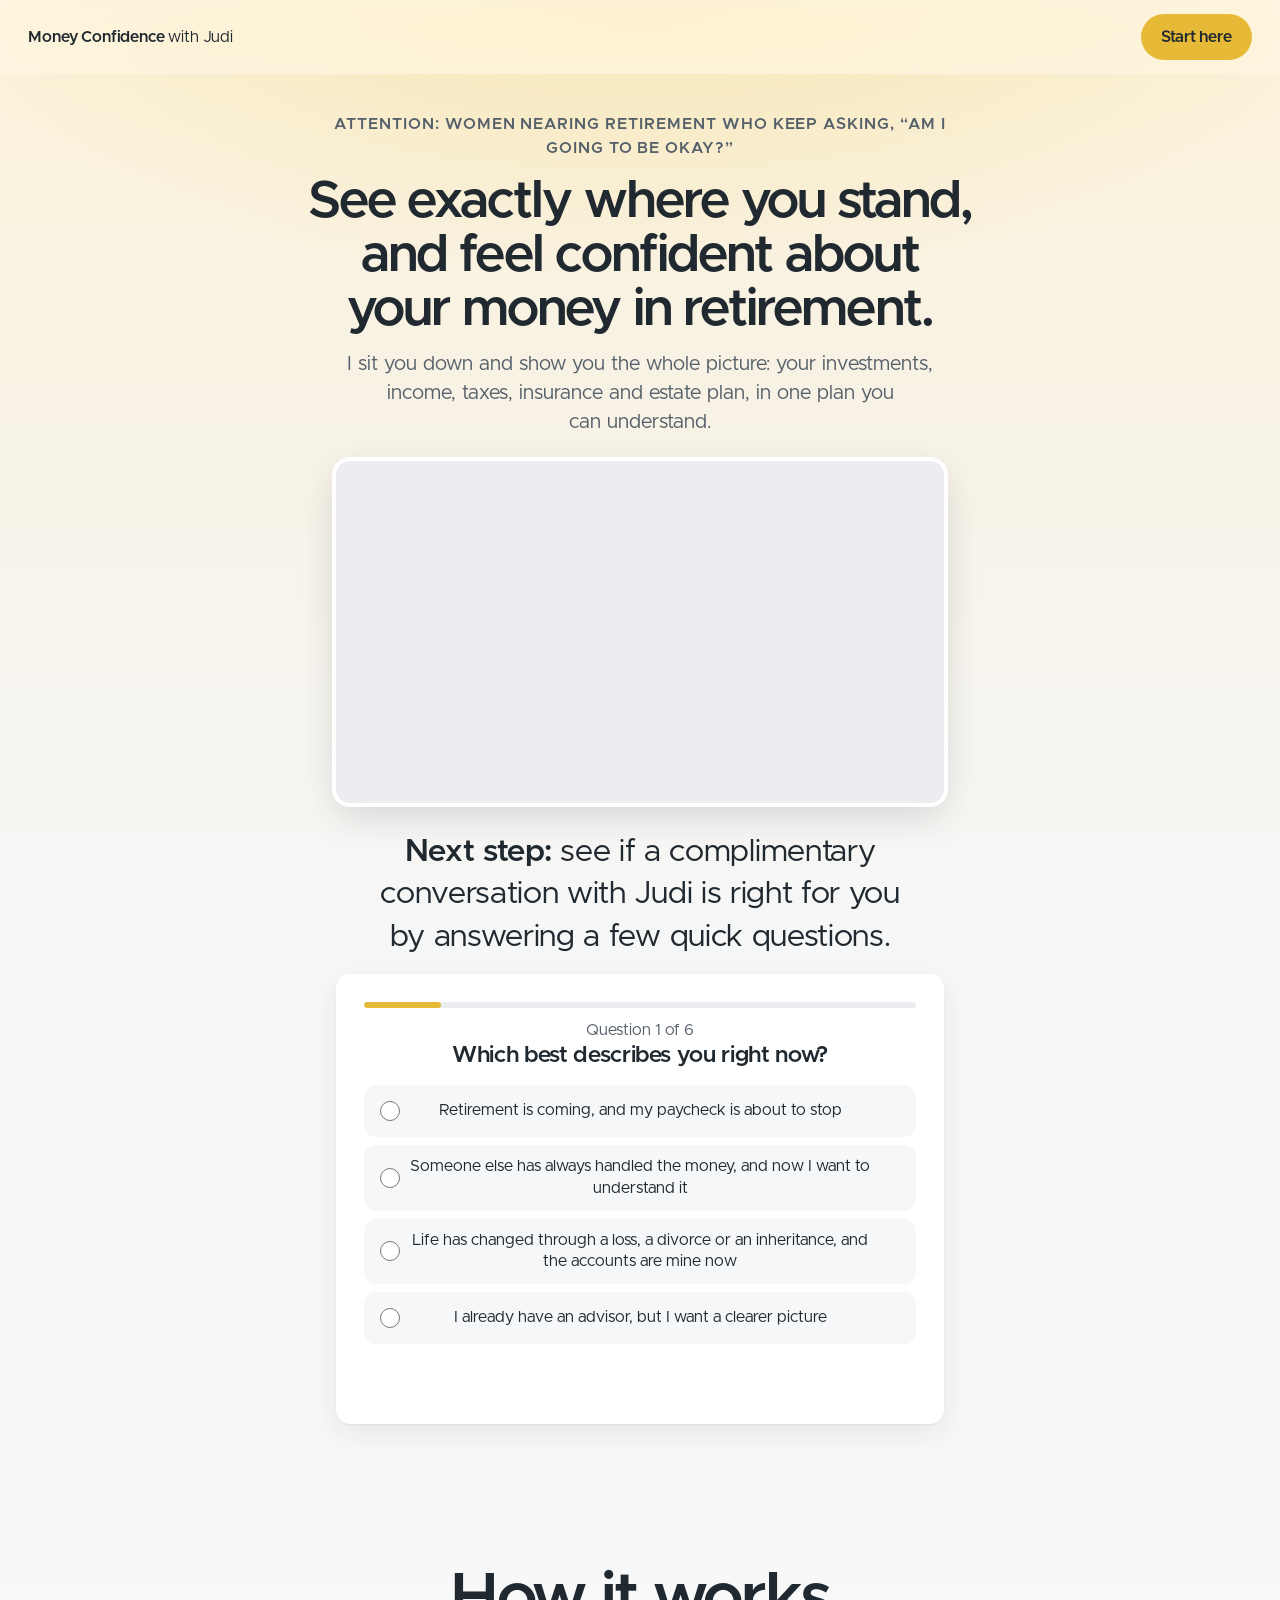
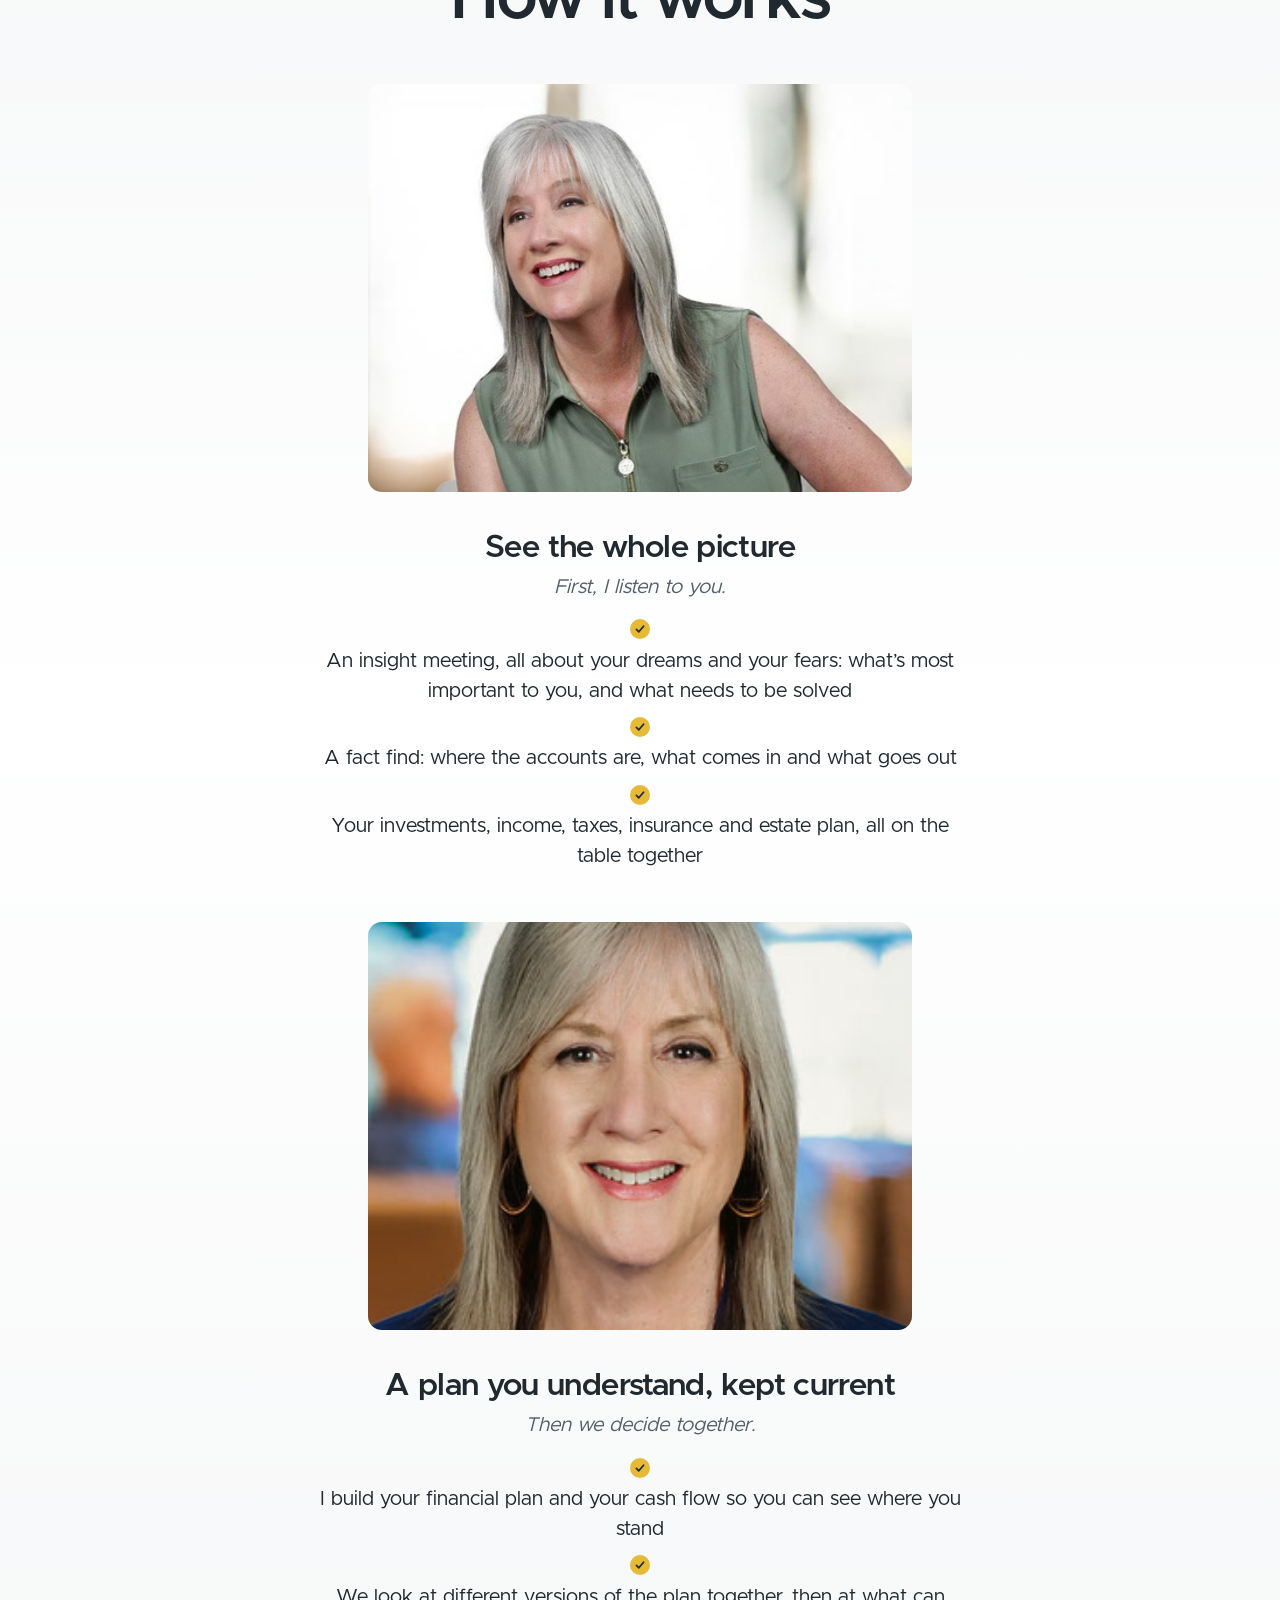
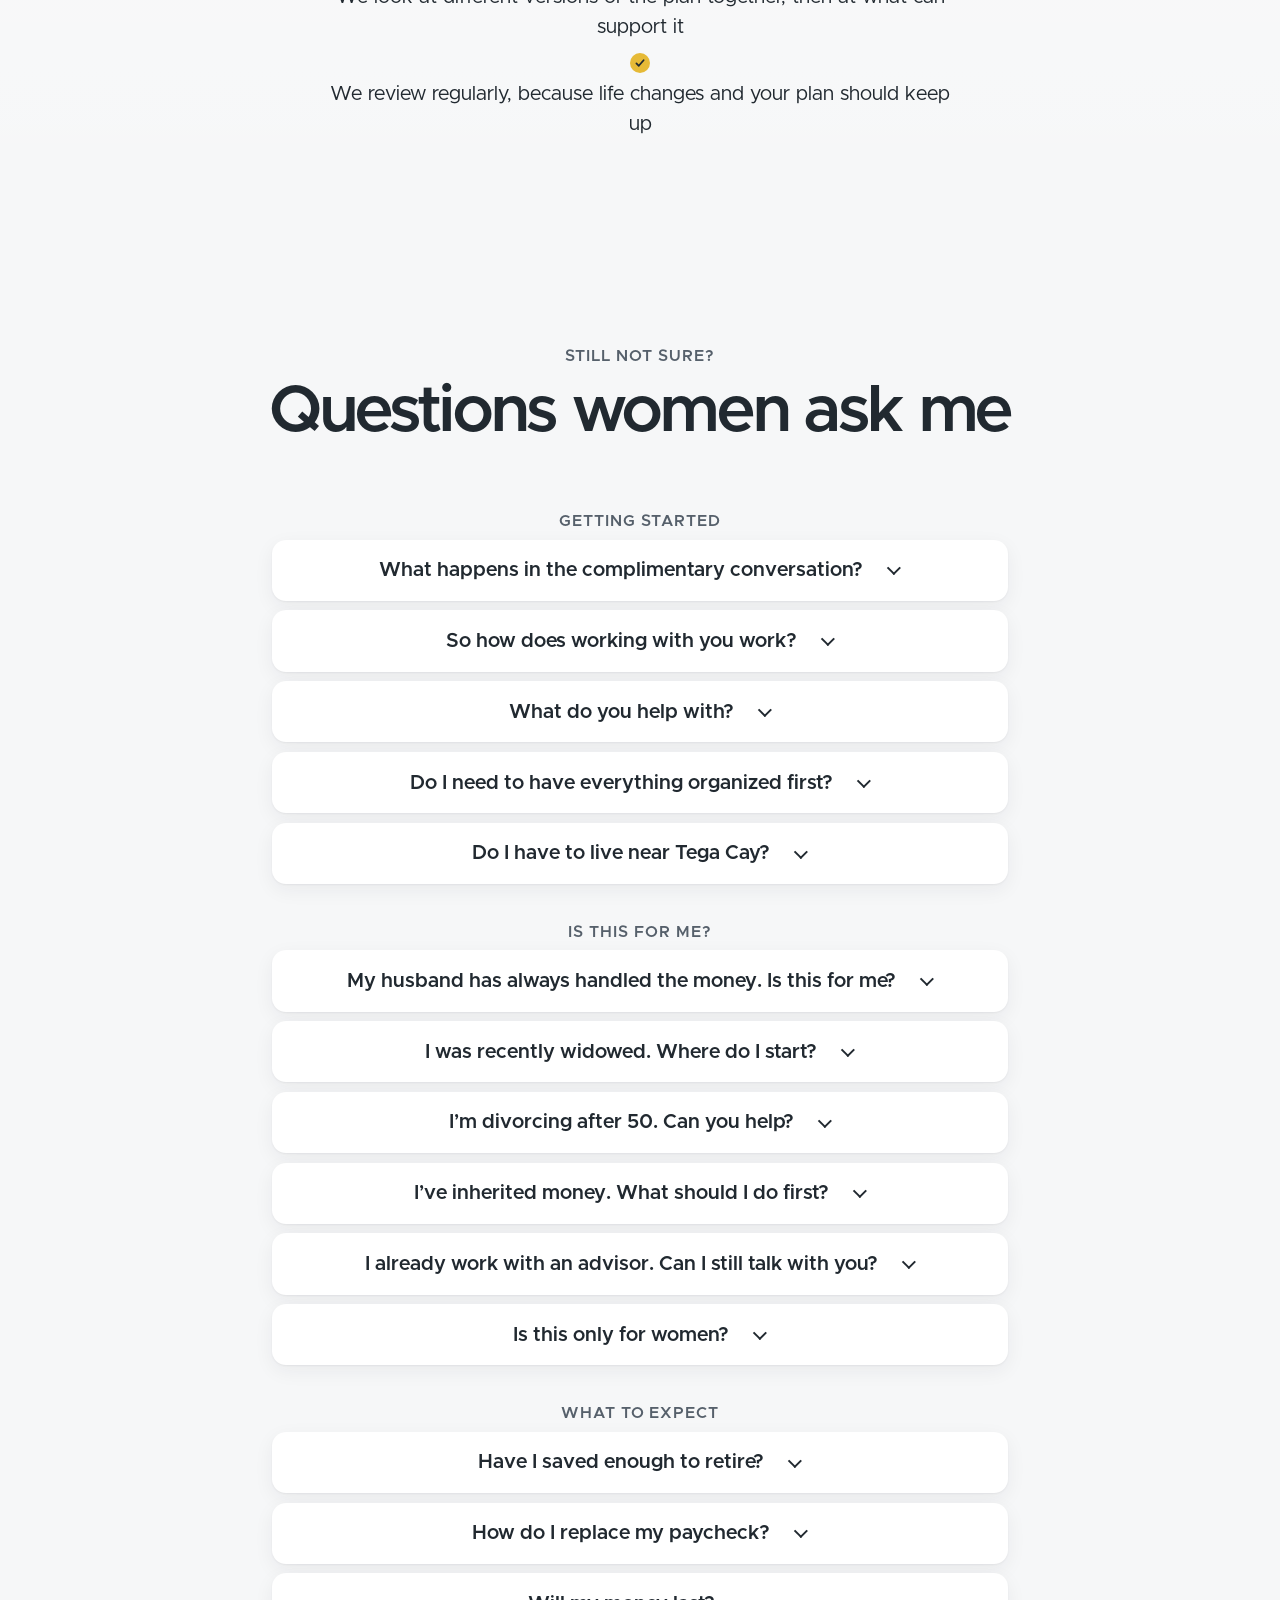
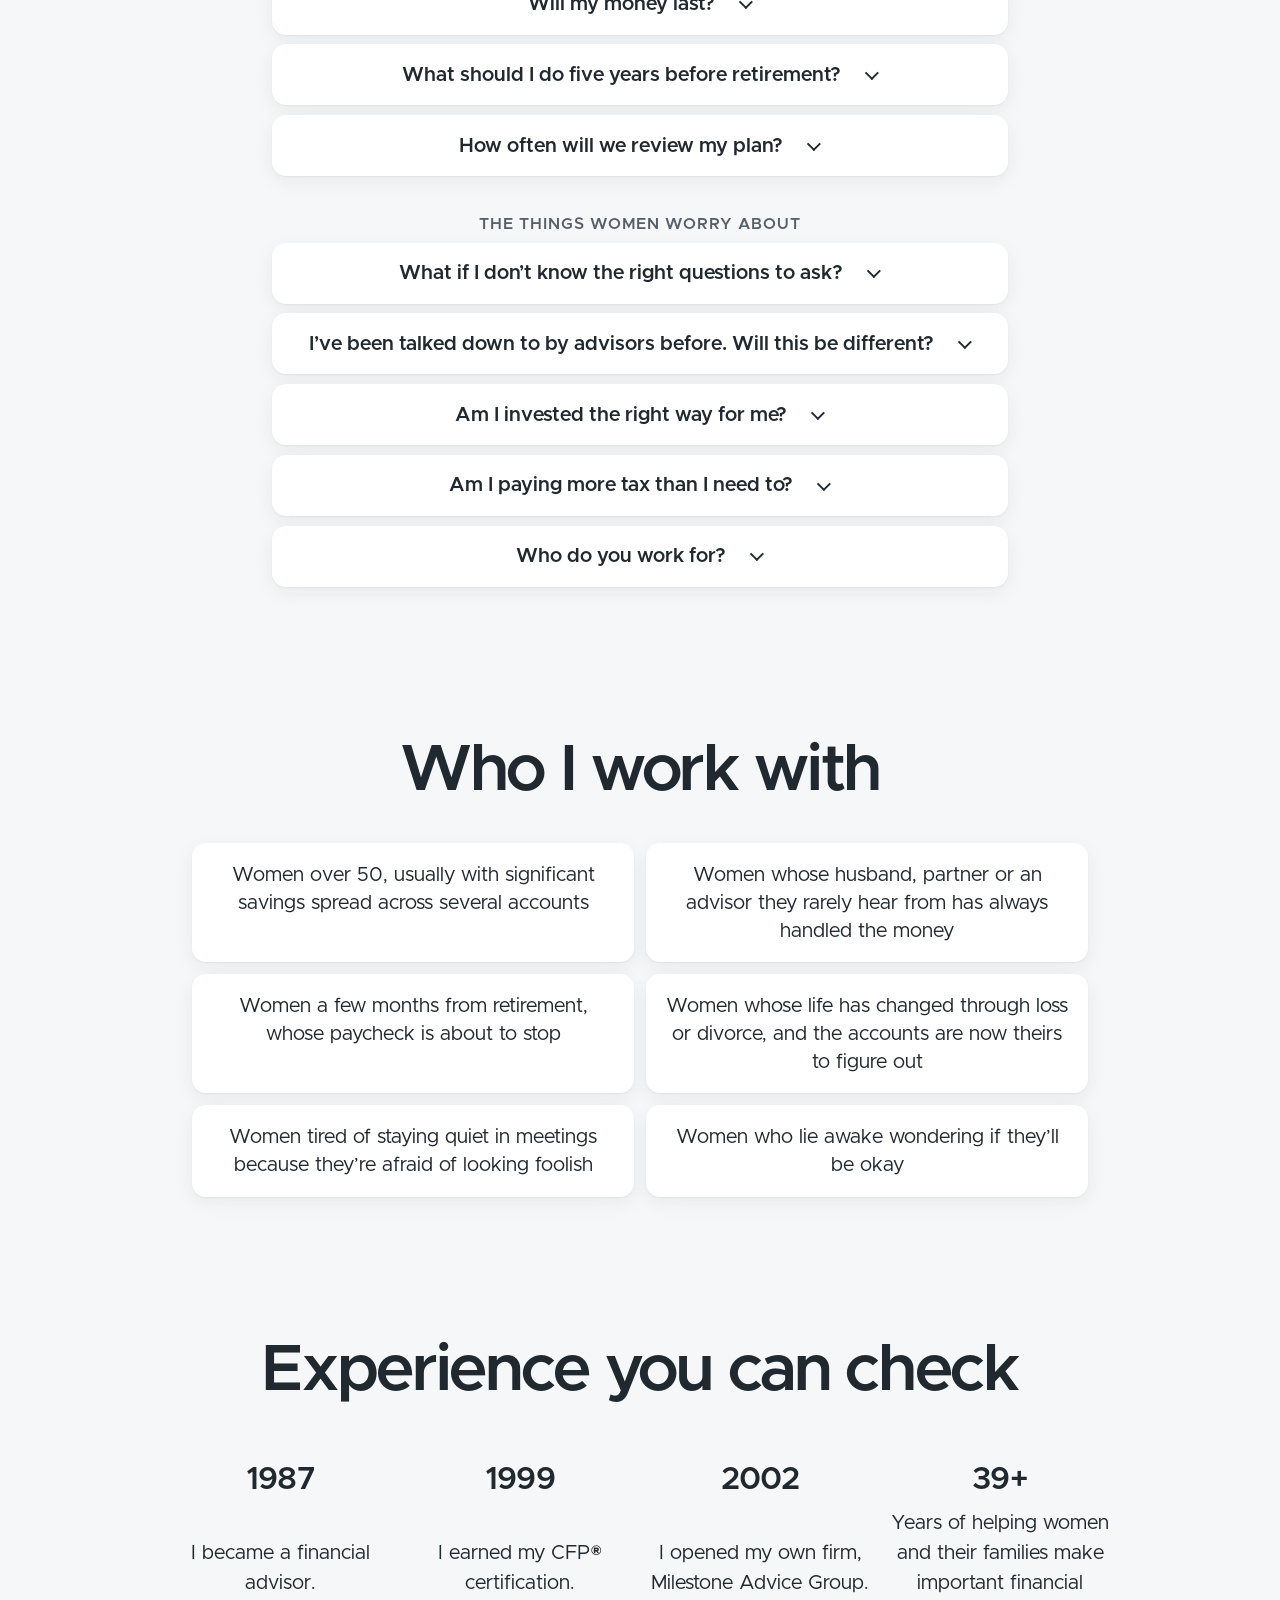
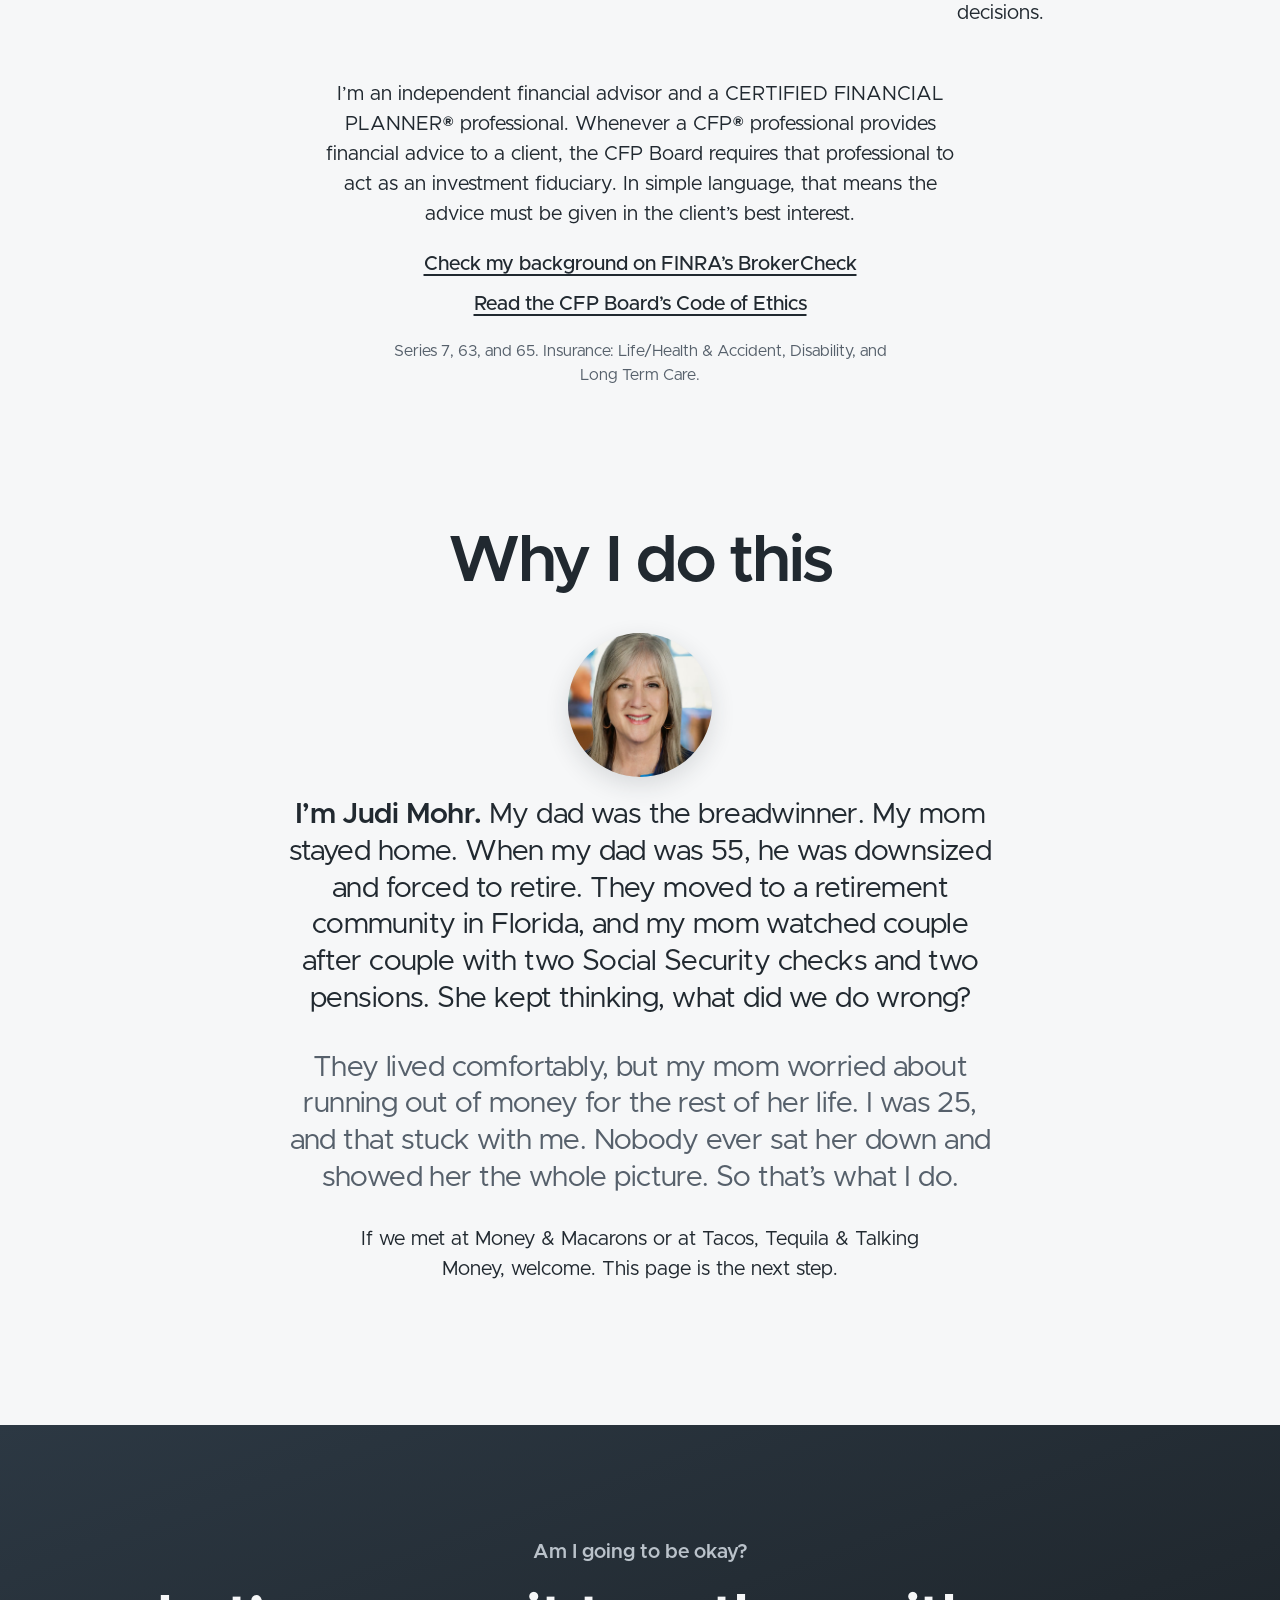
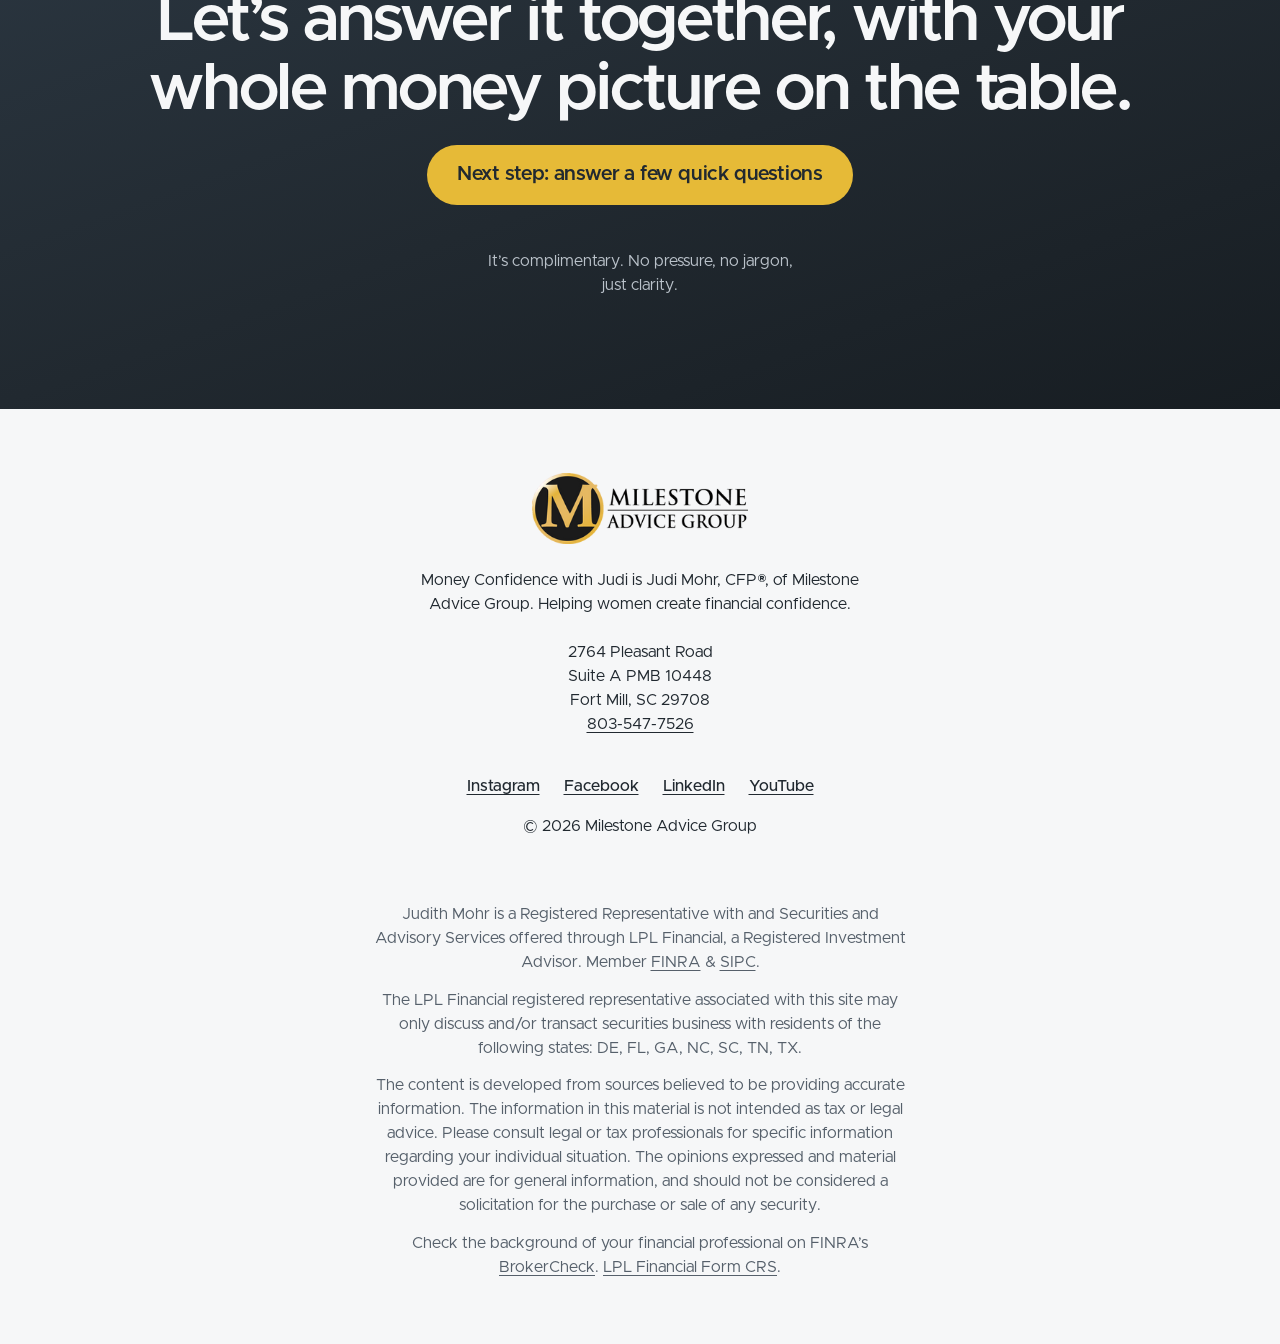
==== commit b1aaf1c9: "Judi's VSL: unlisted YouTube embed, autoplays muted Co-Authored-By: Claude Opus 5.5 <noreply@anthrop" ====
--- a/index.html
+++ b/index.html
@@ -56,10 +56,8 @@
 
     <div class="top__grid">
       <div class="top__film">
-        <figure class="vsl vsl--soon" data-video-slot>
-          <!-- VIDEO PLACEHOLDER: swap for Judi's YouTube embed once she uploads the new VSL -->
-          <img src="img/judi-video-poster.jpg" width="1920" height="1080" alt="Judi Mohr, CFP®, in her office.">
-          <figcaption class="vsl__soon"><span>Judi’s video is coming soon</span></figcaption>
+        <figure class="vsl vsl--yt" data-video-slot>
+          <iframe src="https://www.youtube-nocookie.com/embed/apleL97ceGI?autoplay=1&amp;mute=1&amp;playsinline=1&amp;rel=0&amp;modestbranding=1" title="Judi Mohr, CFP®, explains how she works with women approaching retirement" allow="autoplay; encrypted-media; picture-in-picture; fullscreen" allowfullscreen loading="eager" referrerpolicy="strict-origin-when-cross-origin"></iframe>
         </figure>
       </div>
 
--- a/css/funnel.css
+++ b/css/funnel.css
@@ -218,3 +218,27 @@
 
 /* YouTube VSL (tools/set-youtube.py) */
 .vsl--yt iframe { display: block; width: 100%; height: 100%; border: 0; }
+
+/* =====================================================================
+   GRADIENTS (Nov 25): a warm gold glow at the top of every page, fading into
+   her paper colour, a translucent header so the glow runs under it, and a
+   navy gradient on the closing band. Her colours only: navy #212930, gold #E6BA37.
+   ===================================================================== */
+body {
+  background:
+    radial-gradient(70rem 34rem at 50% -6rem, rgb(230 186 55 / 30%), rgb(230 186 55 / 0%) 70%) no-repeat,
+    linear-gradient(180deg, #FCF3DA 0, #F8F2E4 22rem, var(--bg) 60rem) no-repeat,
+    var(--bg);
+}
+.site-header {
+  background: rgb(252 246 230 / 72%);
+  -webkit-backdrop-filter: saturate(160%) blur(16px);
+  backdrop-filter: saturate(160%) blur(16px);
+}
+.close--short { background: linear-gradient(160deg, #2C3843 0%, var(--dark) 55%, #171D22 100%); }
+.who, .proof { position: relative; }
+.how2 { background: linear-gradient(180deg, rgb(246 247 248 / 0%) 0%, #FFFFFF 45%, rgb(246 247 248 / 0%) 100%); padding-bottom: clamp(2rem, 5vw, 4rem); }
+.heads-up { background: linear-gradient(160deg, #FFFFFF 0%, #FBF3DE 100%); box-shadow: 0 1px 2px rgb(33 41 48 / 6%), 0 8px 24px rgb(33 41 48 / 7%); }
+@media (prefers-reduced-transparency: reduce) {
+  .site-header { background: var(--bg); -webkit-backdrop-filter: none; backdrop-filter: none; }
+}
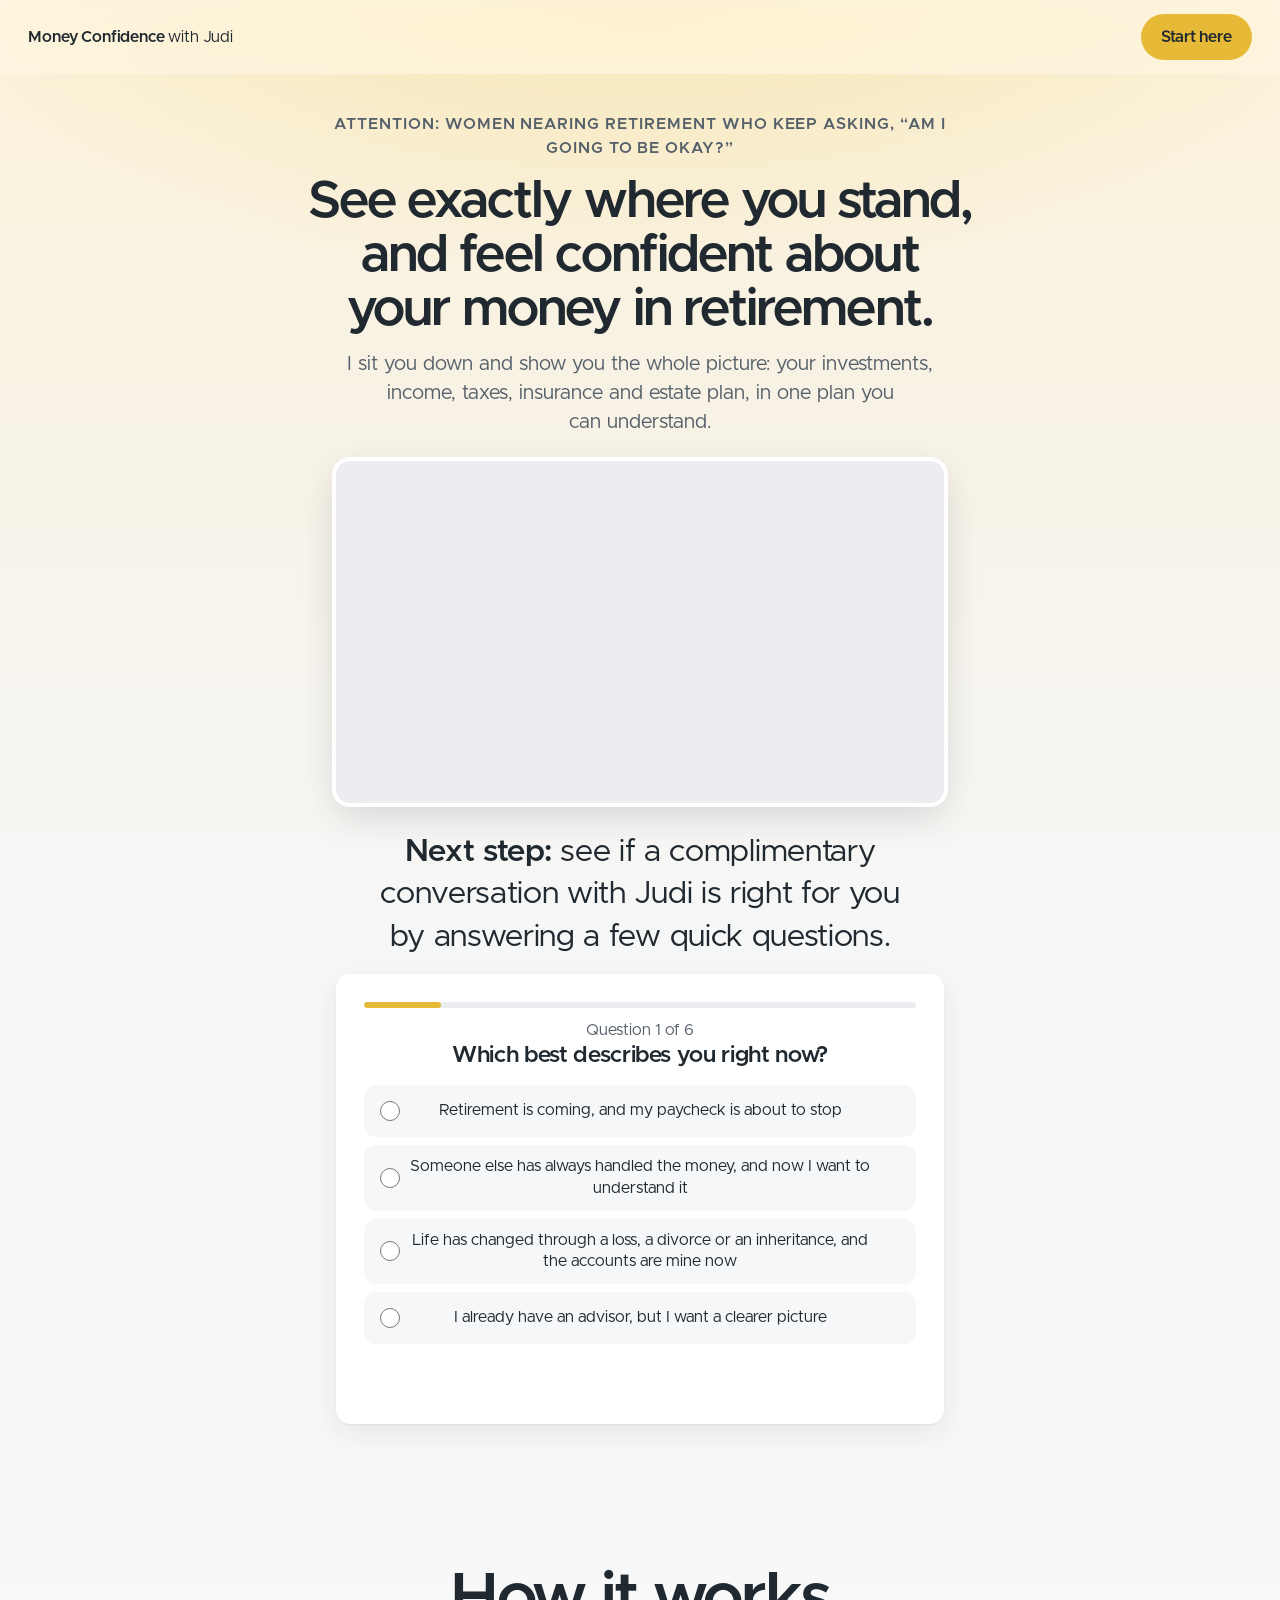
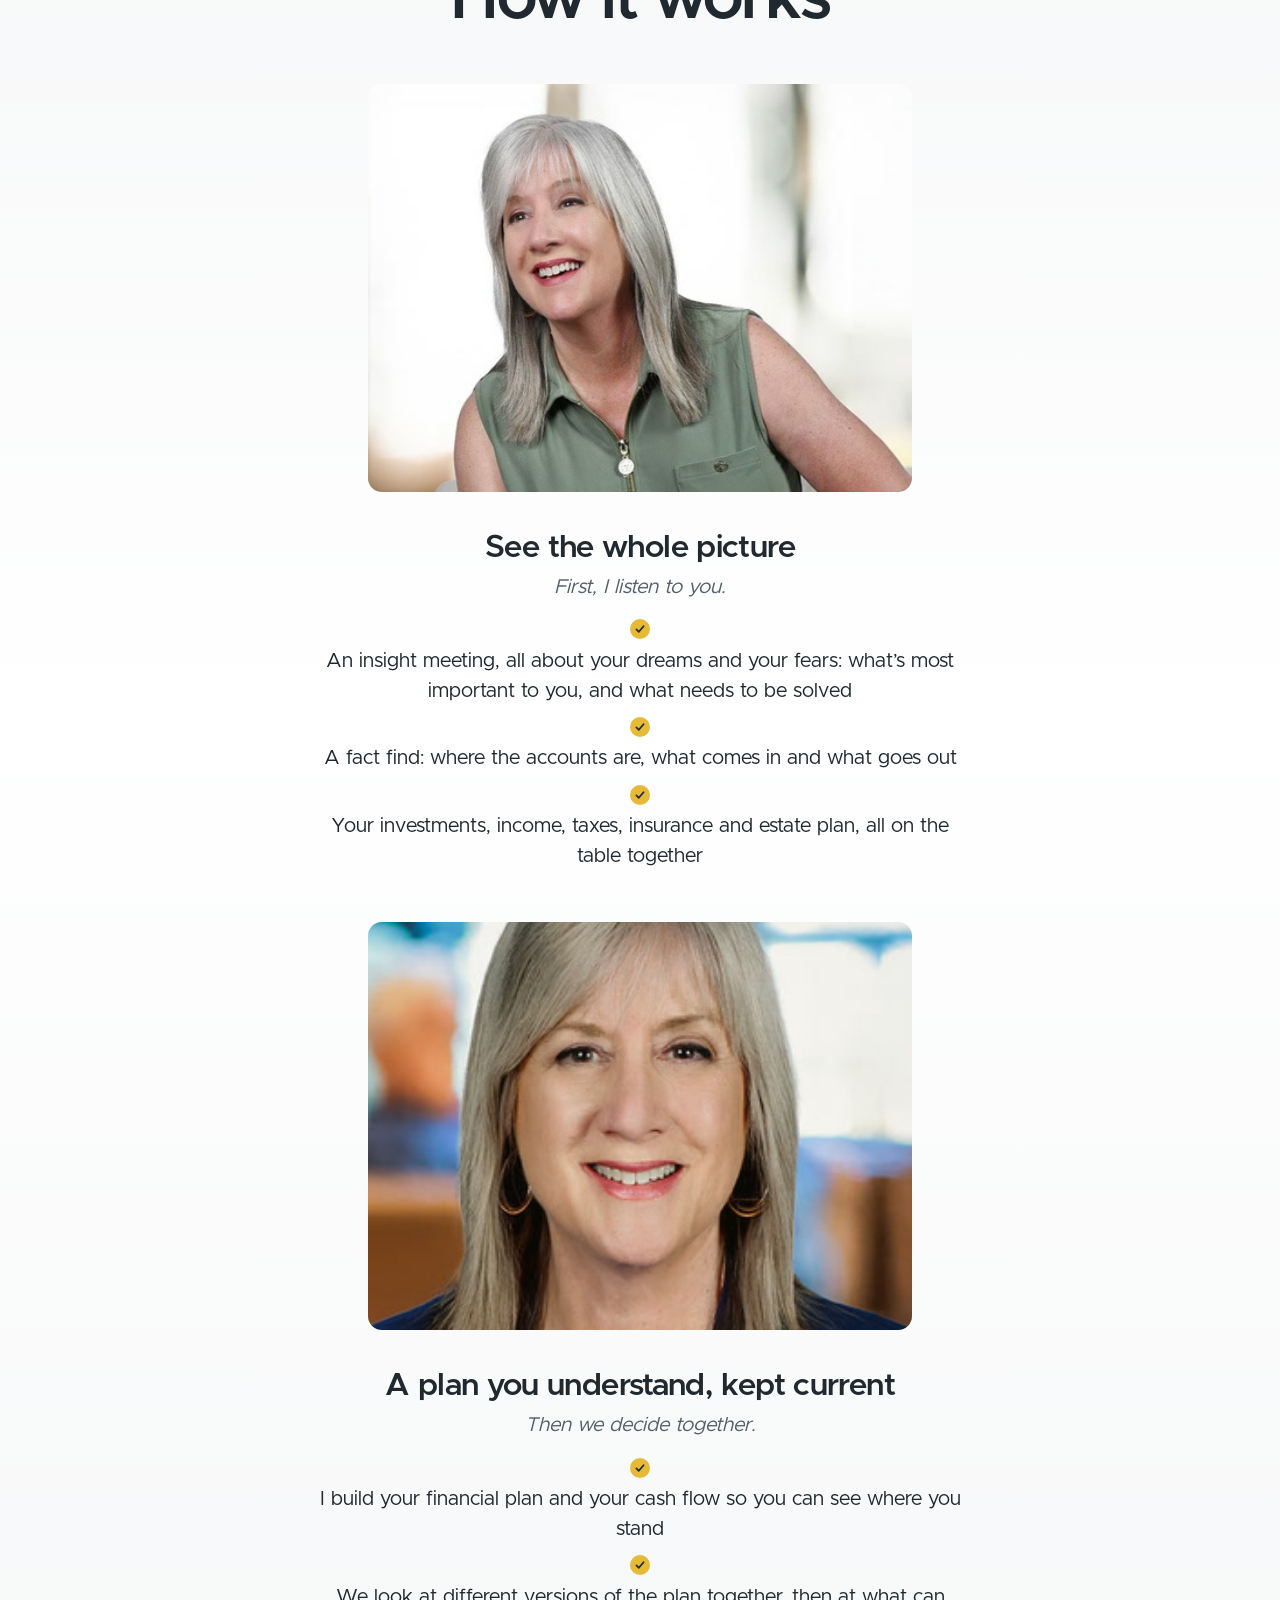
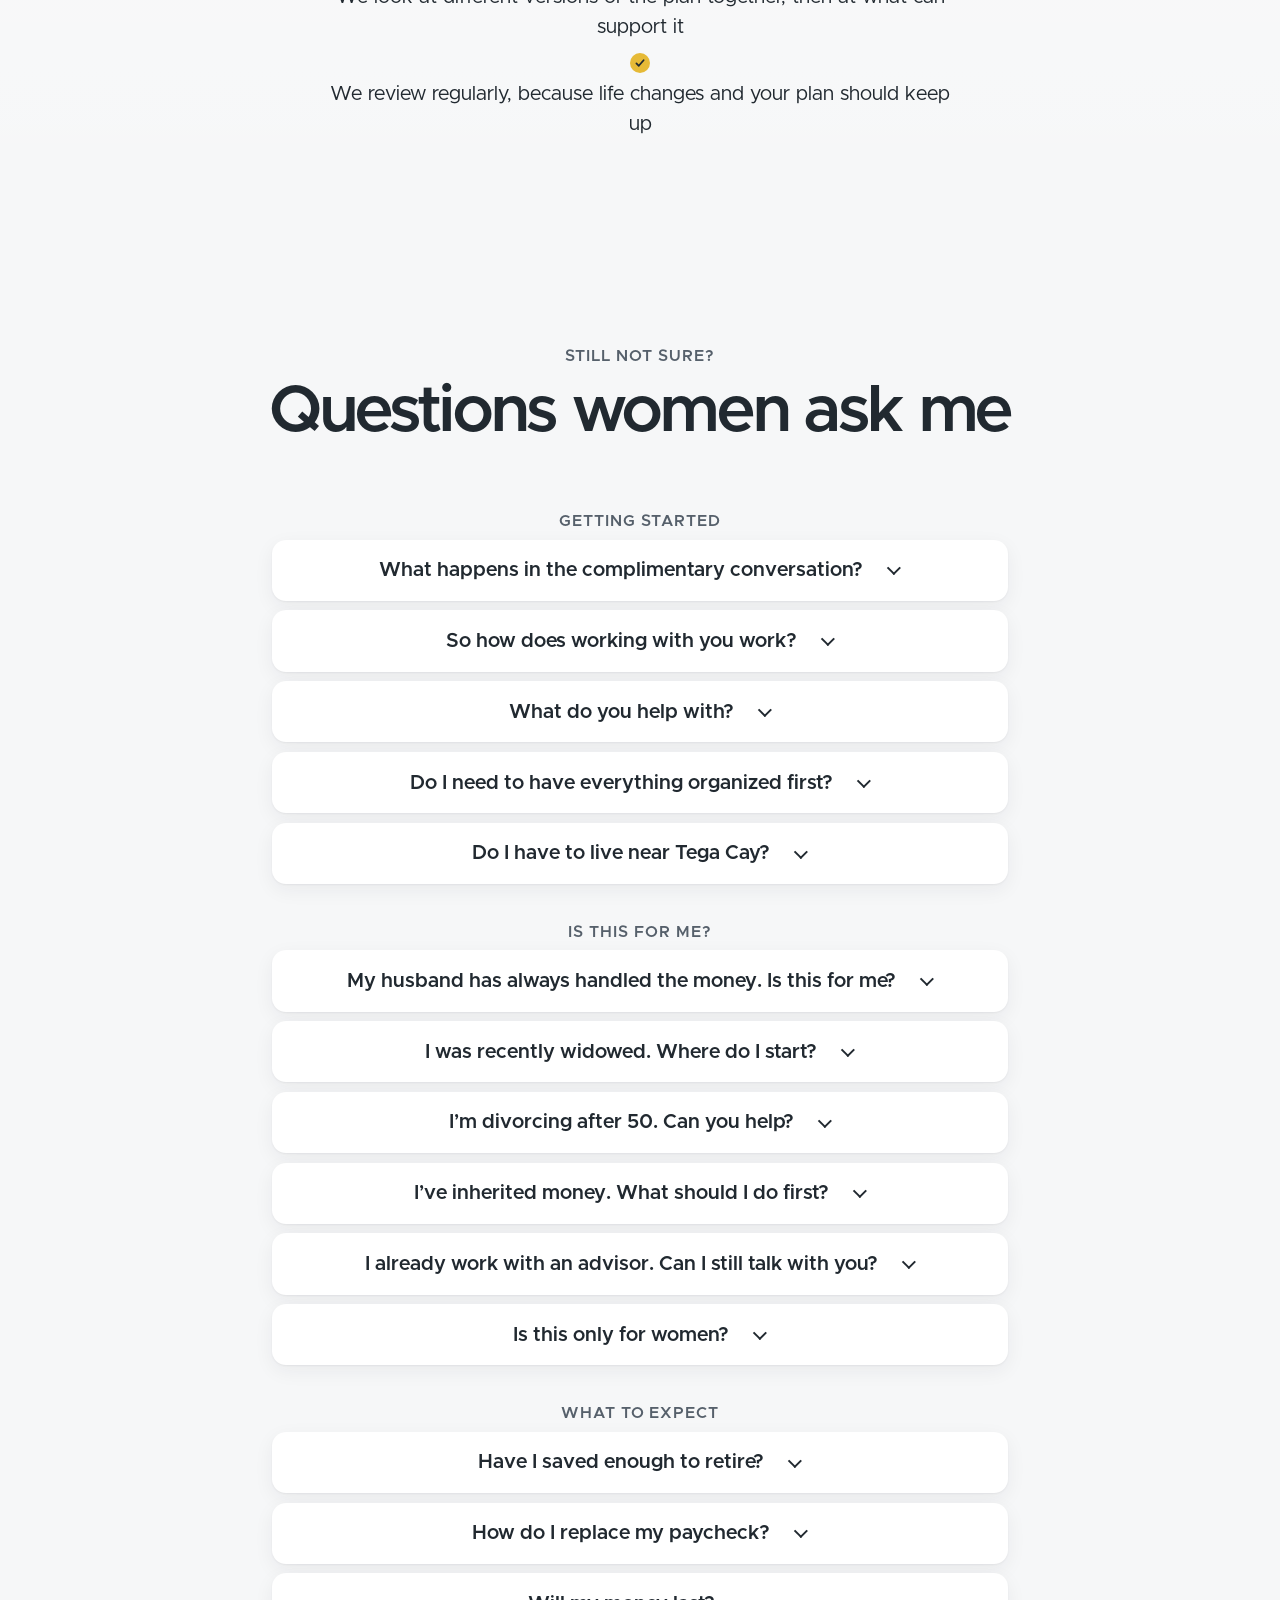
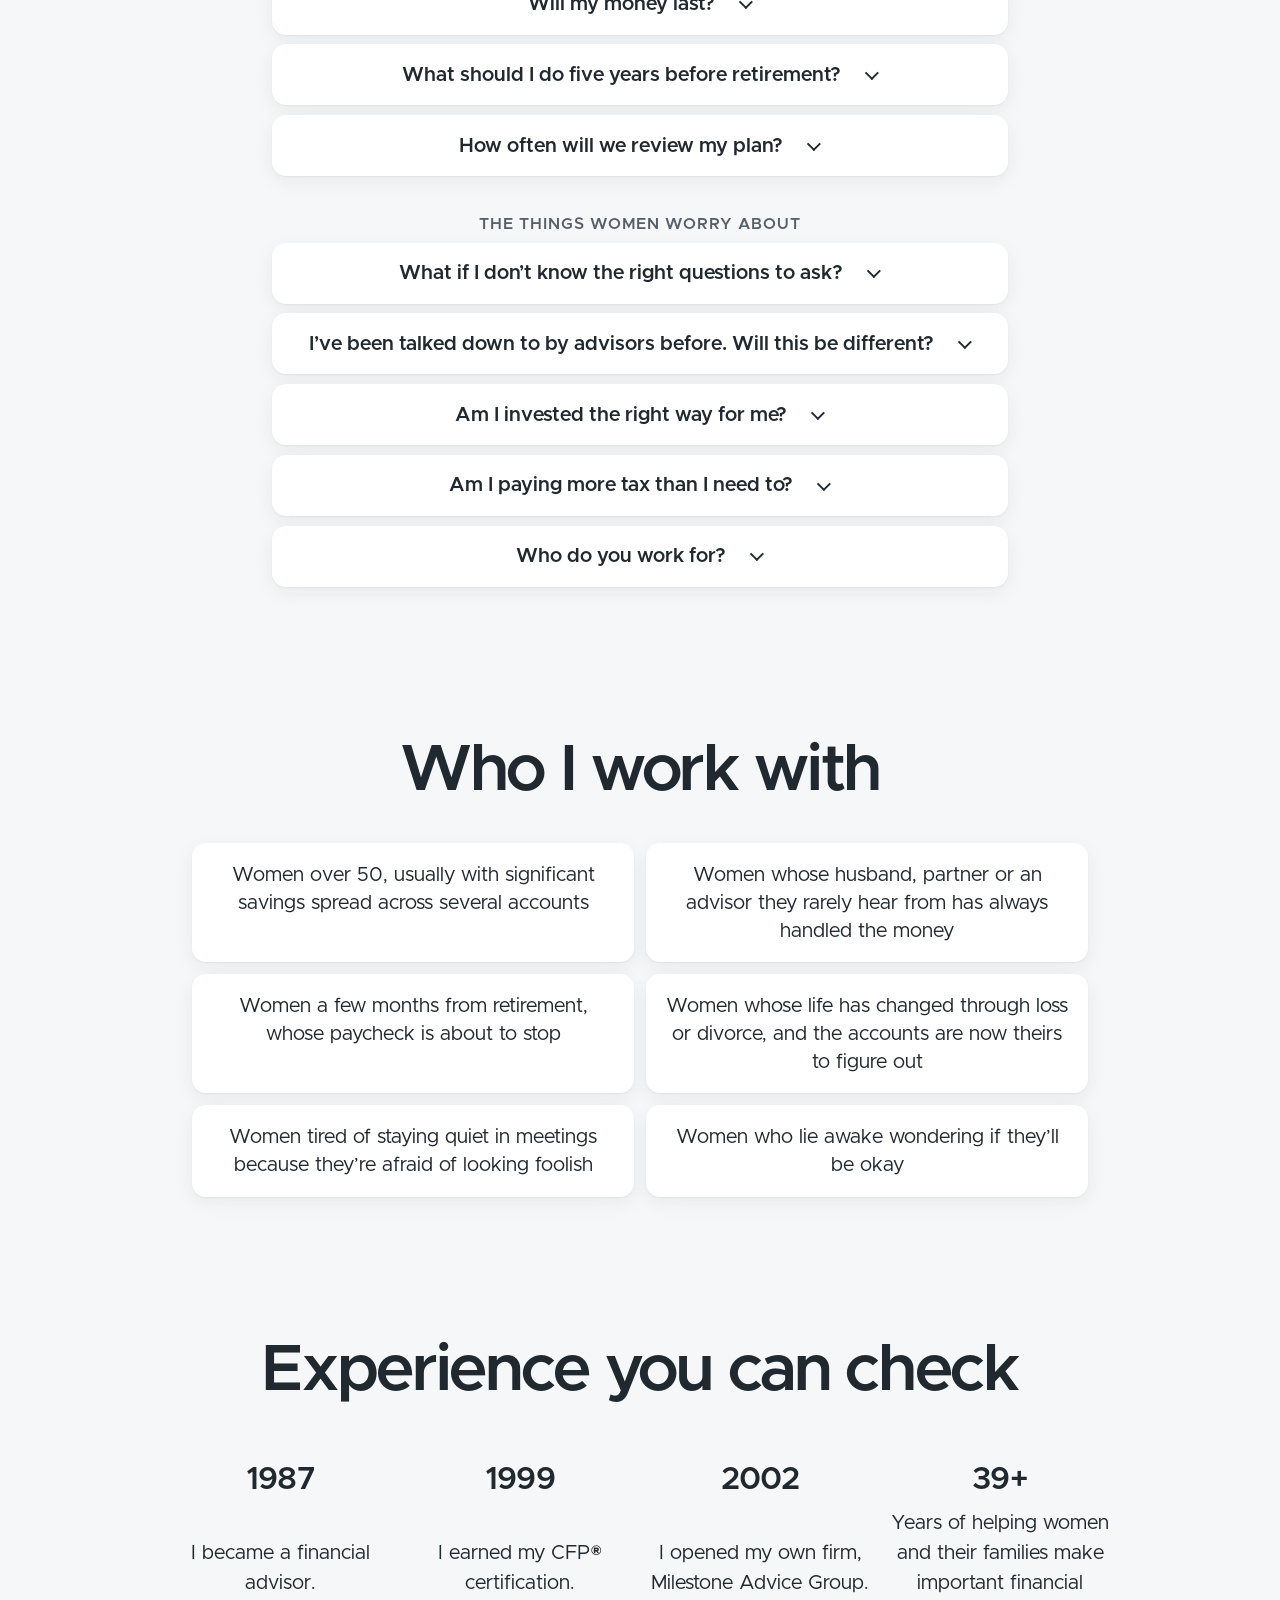
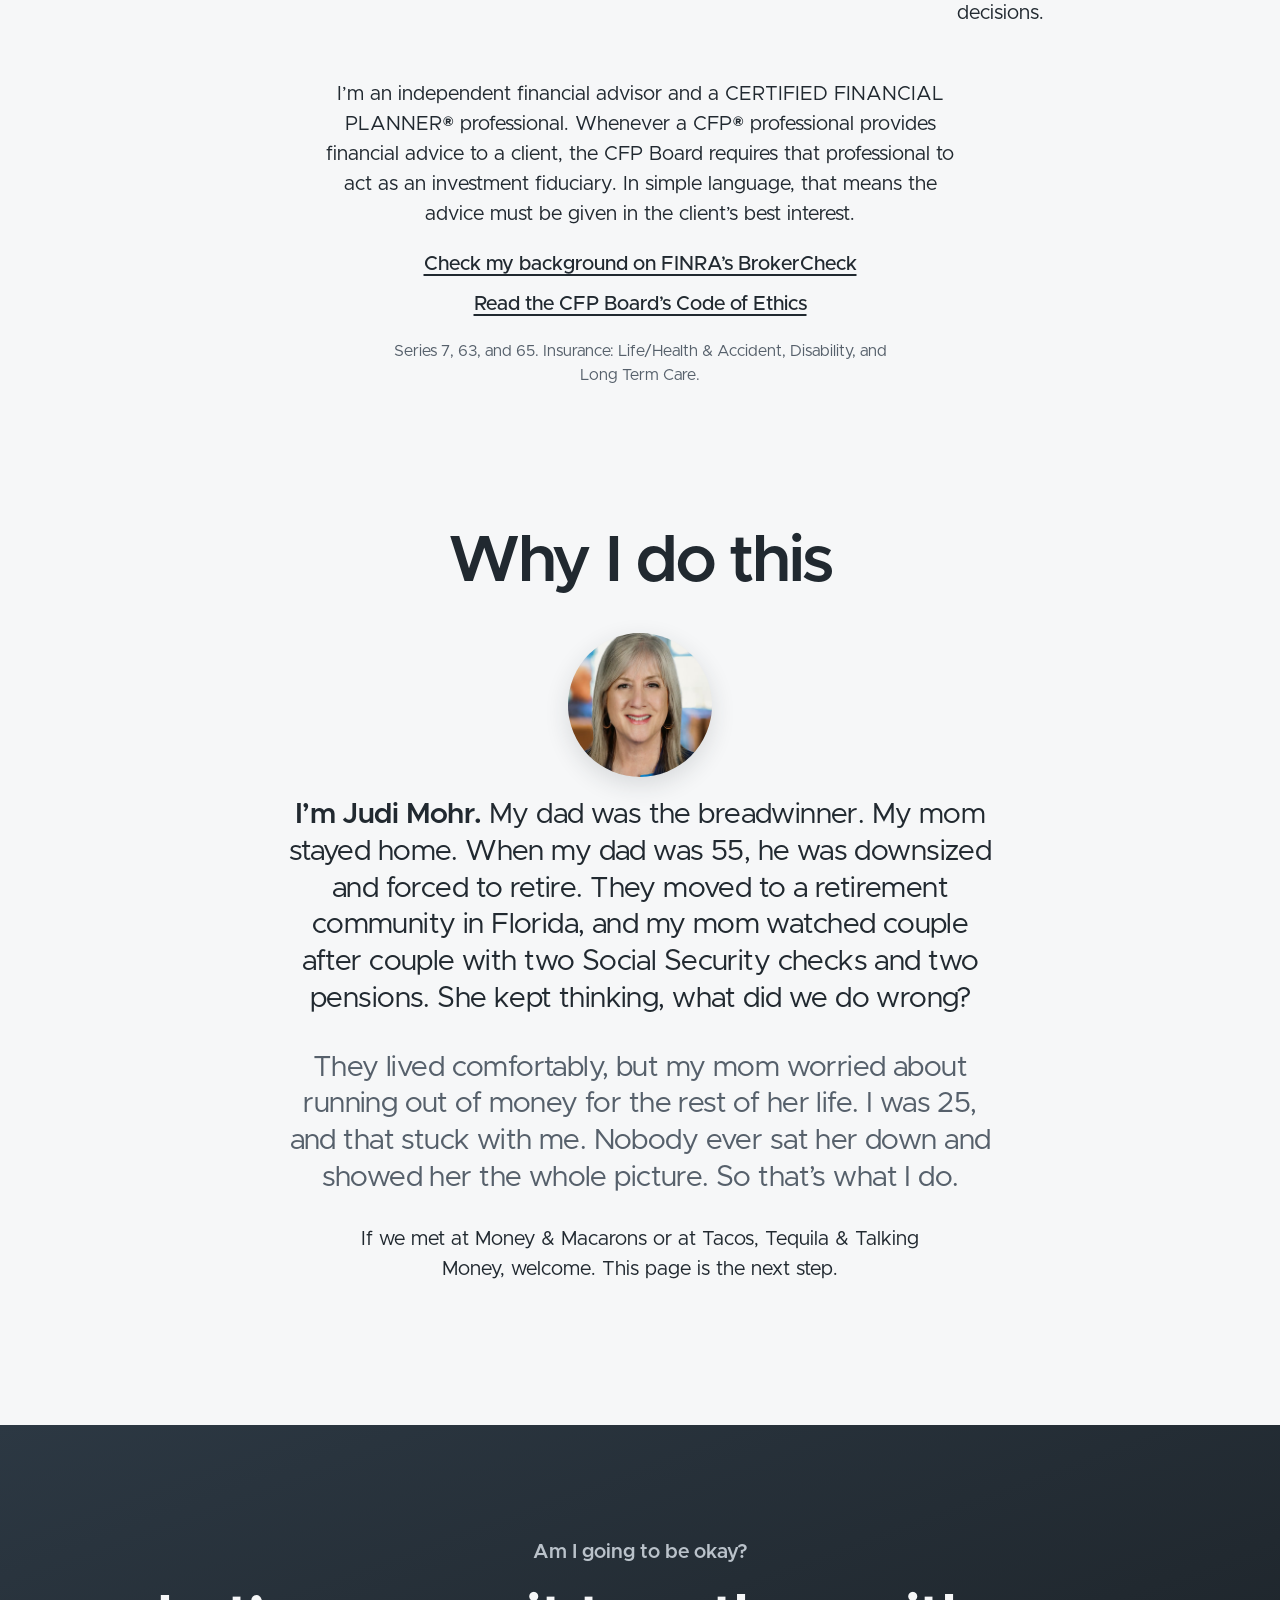
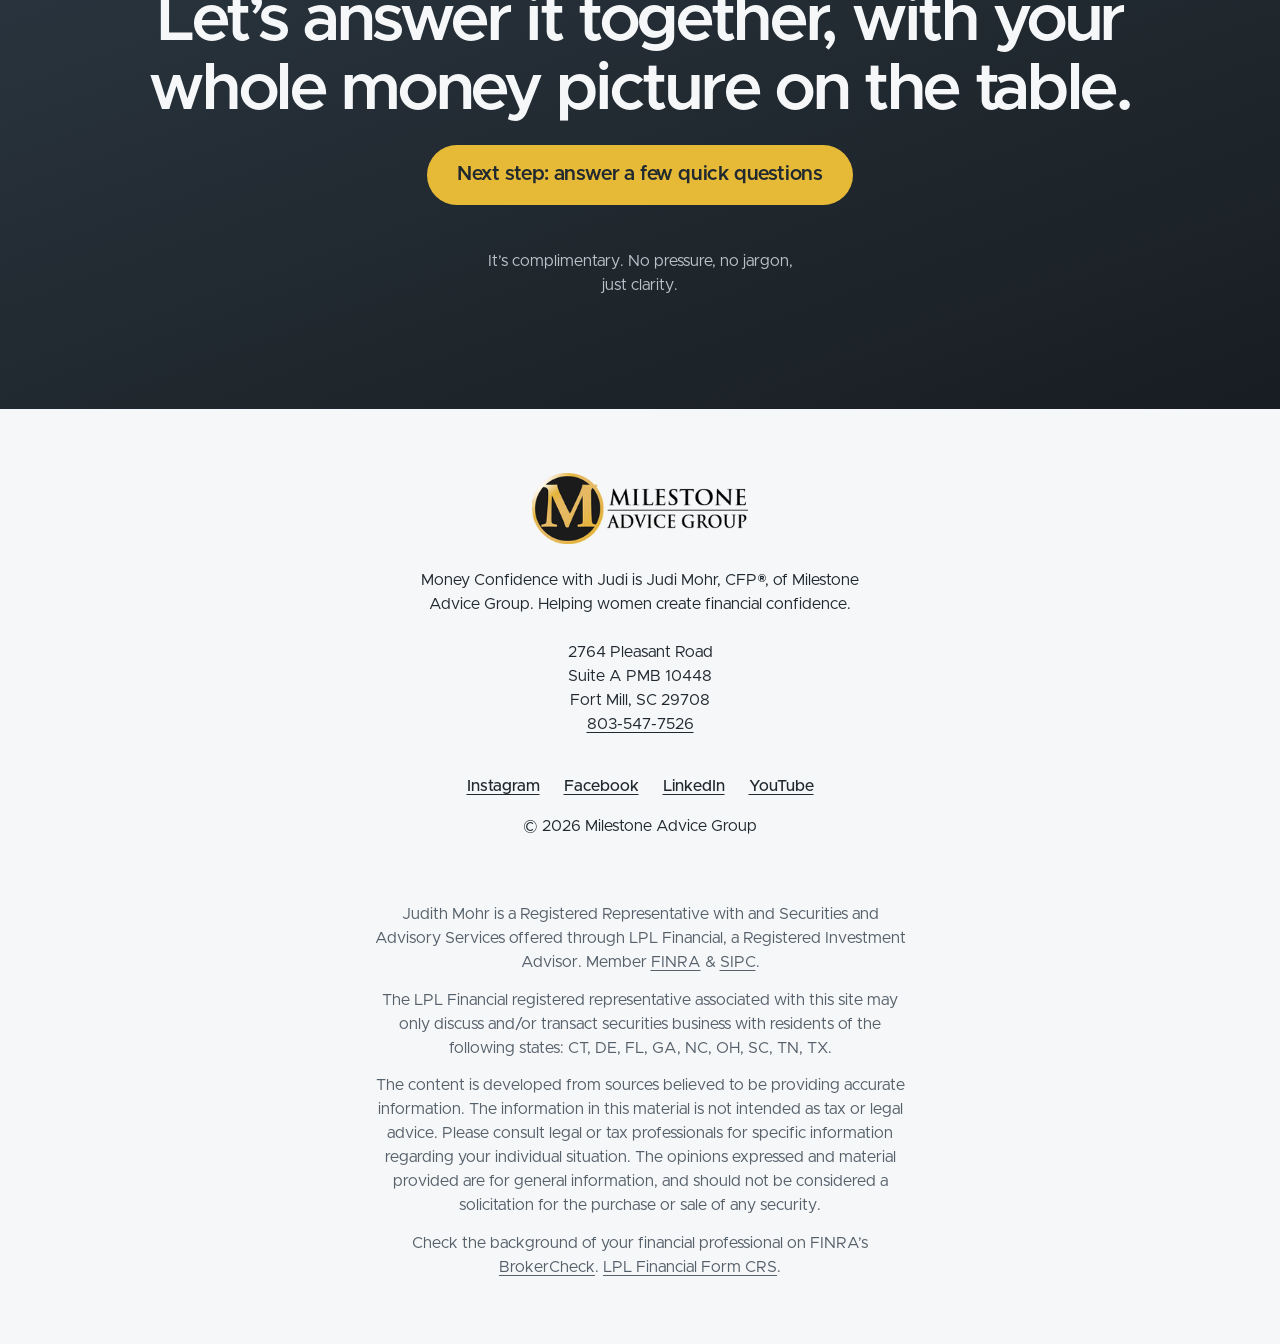
==== commit fba0156c: "Add Connecticut and Ohio to the licensed states Co-Authored-By: Claude Opus 5.5 <noreply@anthropic.c" ====
--- a/index.html
+++ b/index.html
@@ -95,6 +95,8 @@
               <label class="opt"><input type="radio" name="state" value="TN"><span>Tennessee</span></label>
               <label class="opt"><input type="radio" name="state" value="TX"><span>Texas</span></label>
               <label class="opt"><input type="radio" name="state" value="DE"><span>Delaware</span></label>
+              <label class="opt"><input type="radio" name="state" value="CT"><span>Connecticut</span></label>
+              <label class="opt"><input type="radio" name="state" value="OH"><span>Ohio</span></label>
               <label class="opt"><input type="radio" name="state" value="Other"><span>Another state</span></label>
             </div>
           </fieldset>
@@ -175,7 +177,7 @@
       <details class="faq__item"><summary><span>So how does working with you work?</span><span class="chev" aria-hidden="true"></span></summary><div class="faq__a"><p>We start with an insight meeting, all about your dreams and your fears, then a fact find. Then I build your financial plan and your cash flow, so you can see where you stand. We look at different versions of that plan together, then talk about the kinds of investments and other resources that can support it. After that, we review regularly.</p></div></details>
       <details class="faq__item"><summary><span>What do you help with?</span><span class="chev" aria-hidden="true"></span></summary><div class="faq__a"><p>Retirement readiness, investment management, retirement income, Social Security, tax-minimization strategies, insurance, long-term care, estate planning coordination, and financial organization. I look at everything together, because your money doesn’t live in five separate boxes, and your plan shouldn’t either.</p></div></details>
       <details class="faq__item"><summary><span>Do I need to have everything organized first?</span><span class="chev" aria-hidden="true"></span></summary><div class="faq__a"><p>No. You do not need to solve your whole financial life today. Start with the question that is creating the most uncertainty. Finding everything and getting it organized can be the first thing we do together.</p></div></details>
-      <details class="faq__item"><summary><span>Do I have to live near Tega Cay?</span><span class="chev" aria-hidden="true"></span></summary><div class="faq__a"><p>No. I work with women in Tega Cay, Fort Mill, Indian Land, Rock Hill, Clover, York and the greater Charlotte area, and beyond. I can discuss securities business with residents of Delaware, Florida, Georgia, North Carolina, South Carolina, Tennessee and Texas.</p></div></details>
+      <details class="faq__item"><summary><span>Do I have to live near Tega Cay?</span><span class="chev" aria-hidden="true"></span></summary><div class="faq__a"><p>No. I work with women in Tega Cay, Fort Mill, Indian Land, Rock Hill, Clover, York and the greater Charlotte area, and beyond. I can discuss securities business with residents of Connecticut, Delaware, Florida, Georgia, North Carolina, Ohio, South Carolina, Tennessee and Texas.</p></div></details>
 
       <h3 class="faq__group">Is this for me?</h3>
       <details class="faq__item"><summary><span>My husband has always handled the money. Is this for me?</span><span class="chev" aria-hidden="true"></span></summary><div class="faq__a"><p>Yes. You’re not alone, and you’re not behind. A good place to start is knowing where the accounts are held, how bills are paid, who the professional contacts are, where passwords and documents are stored, and what income would continue if your spouse died.</p></div></details>
@@ -275,7 +277,7 @@
   </div>
   <div class="footer__legal small">
     <p>Judith Mohr is a Registered Representative with and Securities and Advisory Services offered through LPL Financial, a Registered Investment Advisor. Member <a class="link-plain" href="https://www.finra.org/">FINRA</a> &amp; <a class="link-plain" href="https://www.sipc.org/">SIPC</a>.</p>
-    <p>The LPL Financial registered representative associated with this site may only discuss and/or transact securities business with residents of the following states: DE, FL, GA, NC, SC, TN, TX.</p>
+    <p>The LPL Financial registered representative associated with this site may only discuss and/or transact securities business with residents of the following states: CT, DE, FL, GA, NC, OH, SC, TN, TX.</p>
     <p>The content is developed from sources believed to be providing accurate information. The information in this material is not intended as tax or legal advice. Please consult legal or tax professionals for specific information regarding your individual situation. The opinions expressed and material provided are for general information, and should not be considered a solicitation for the purchase or sale of any security.</p>
     <p>Check the background of your financial professional on FINRA’s <a class="link-plain" href="https://brokercheck.finra.org/">BrokerCheck</a>. <a class="link-plain" href="https://www.lpl.com/crs">LPL Financial Form CRS</a>.</p>
   </div>
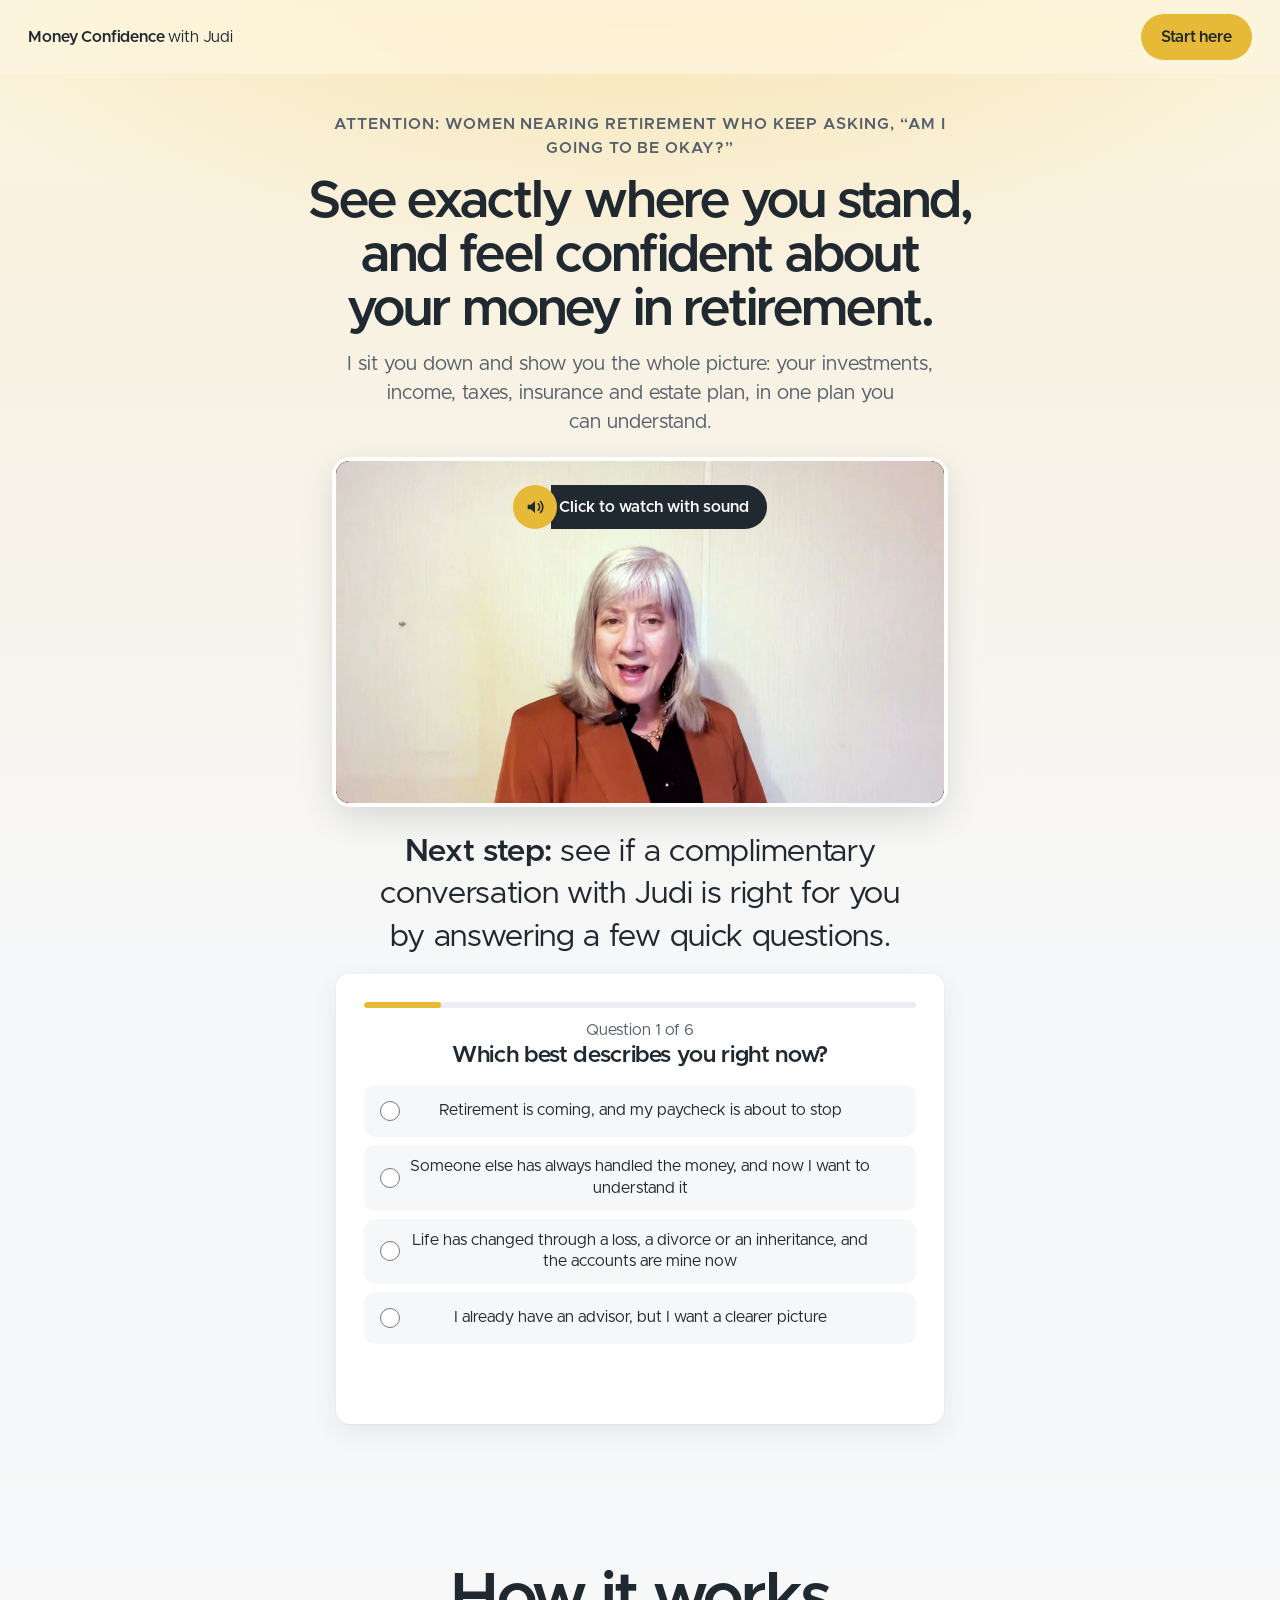
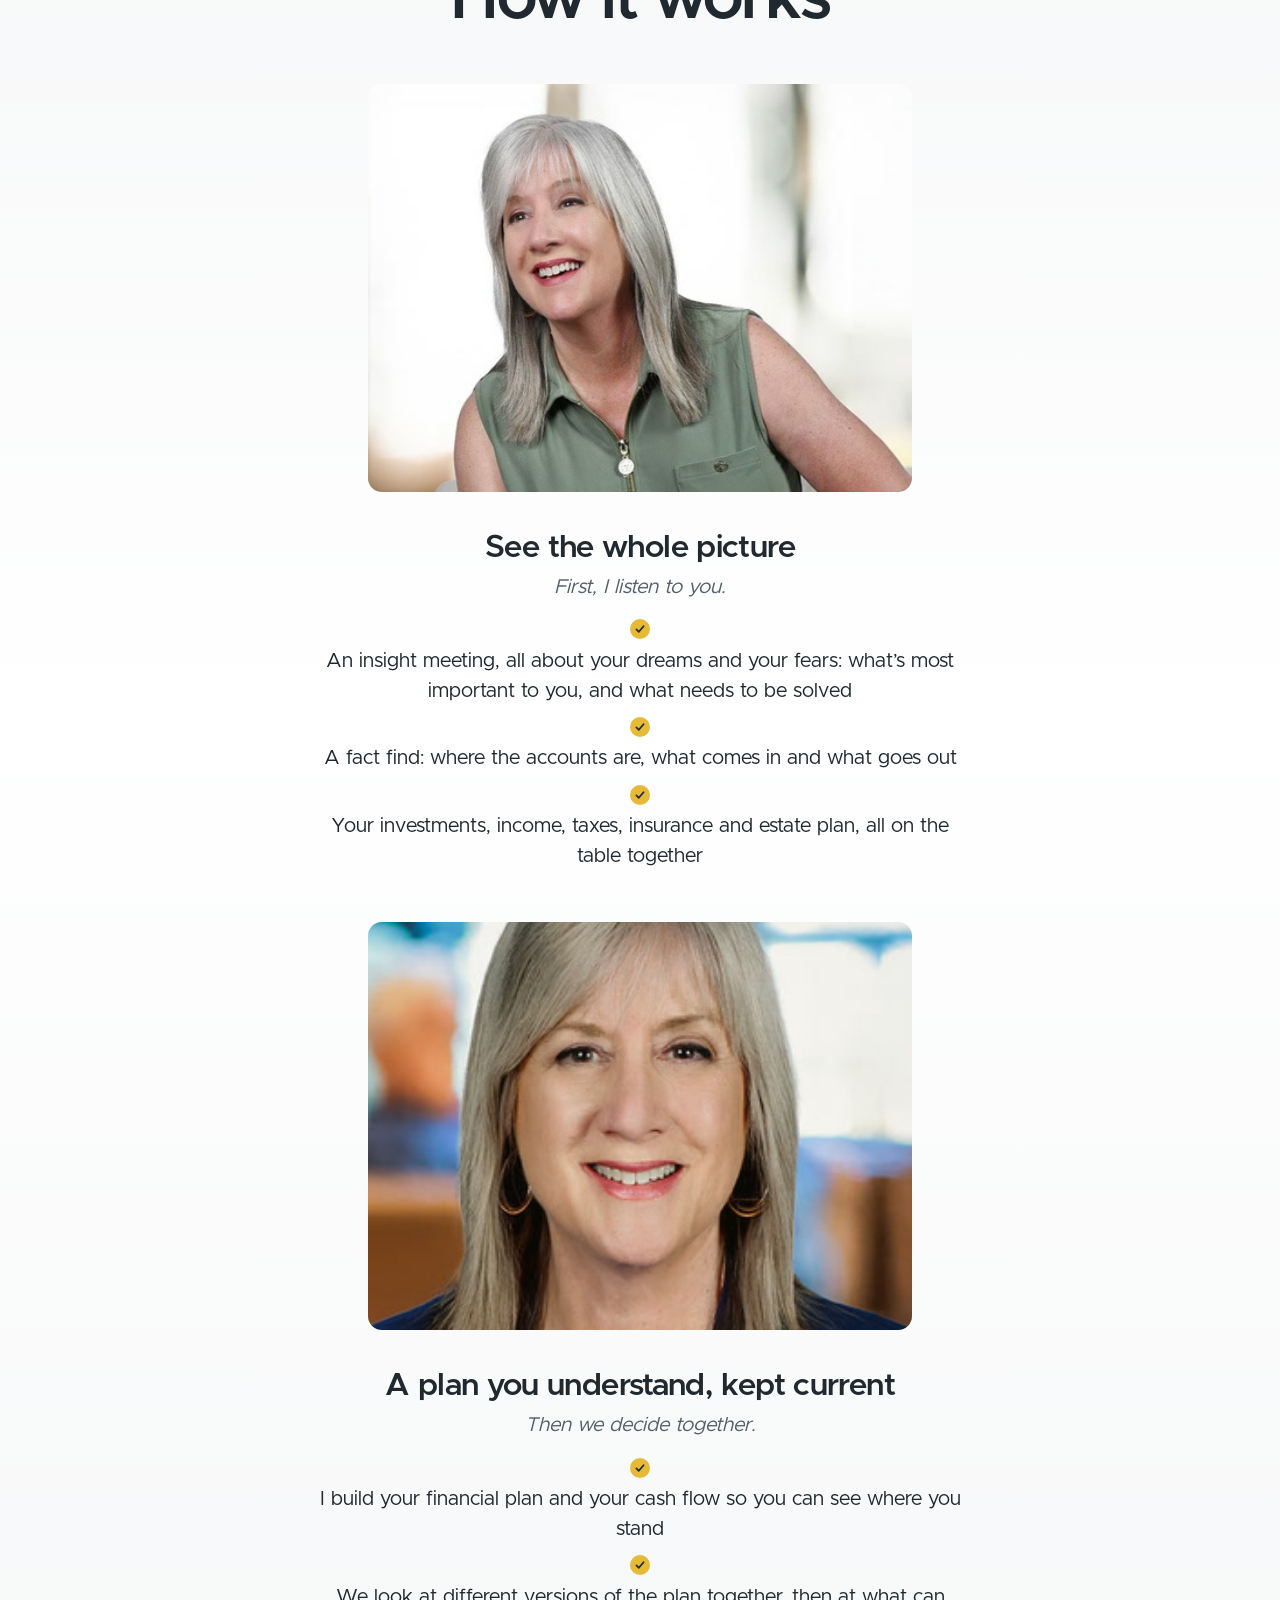
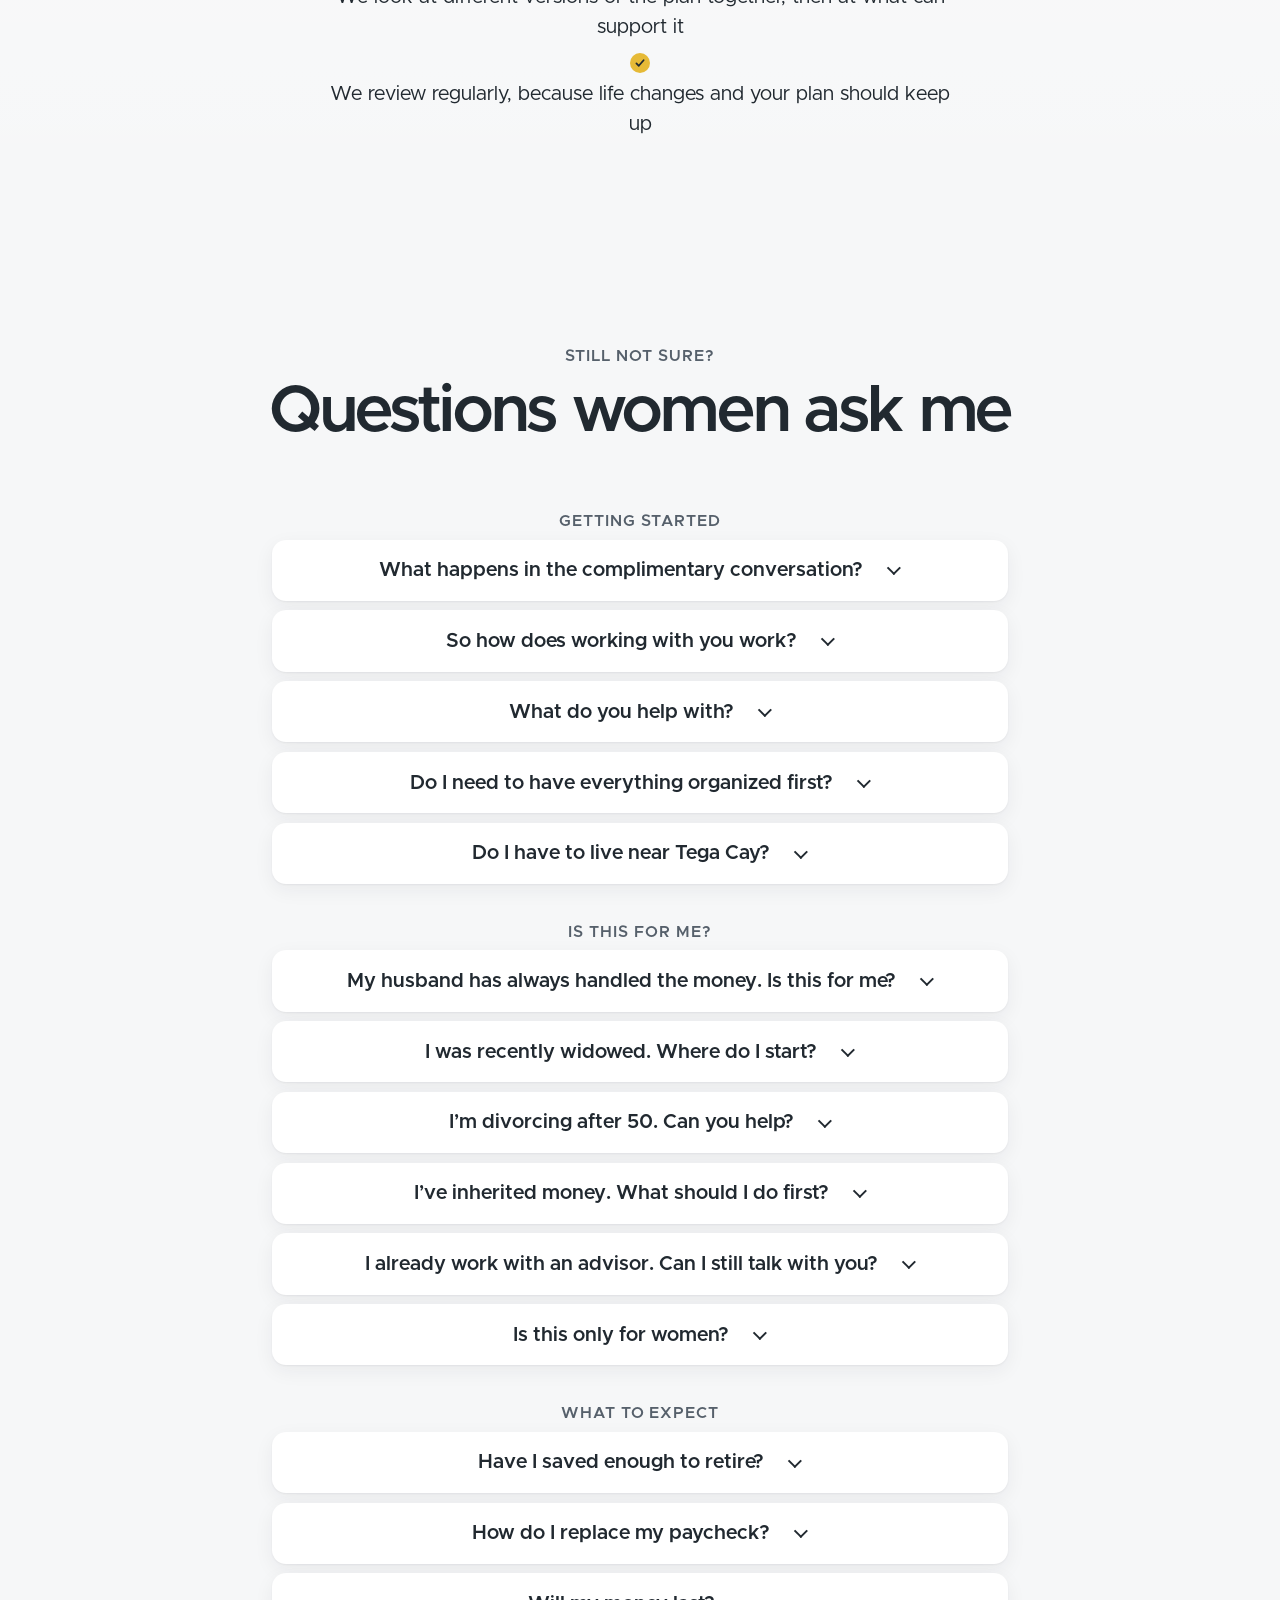
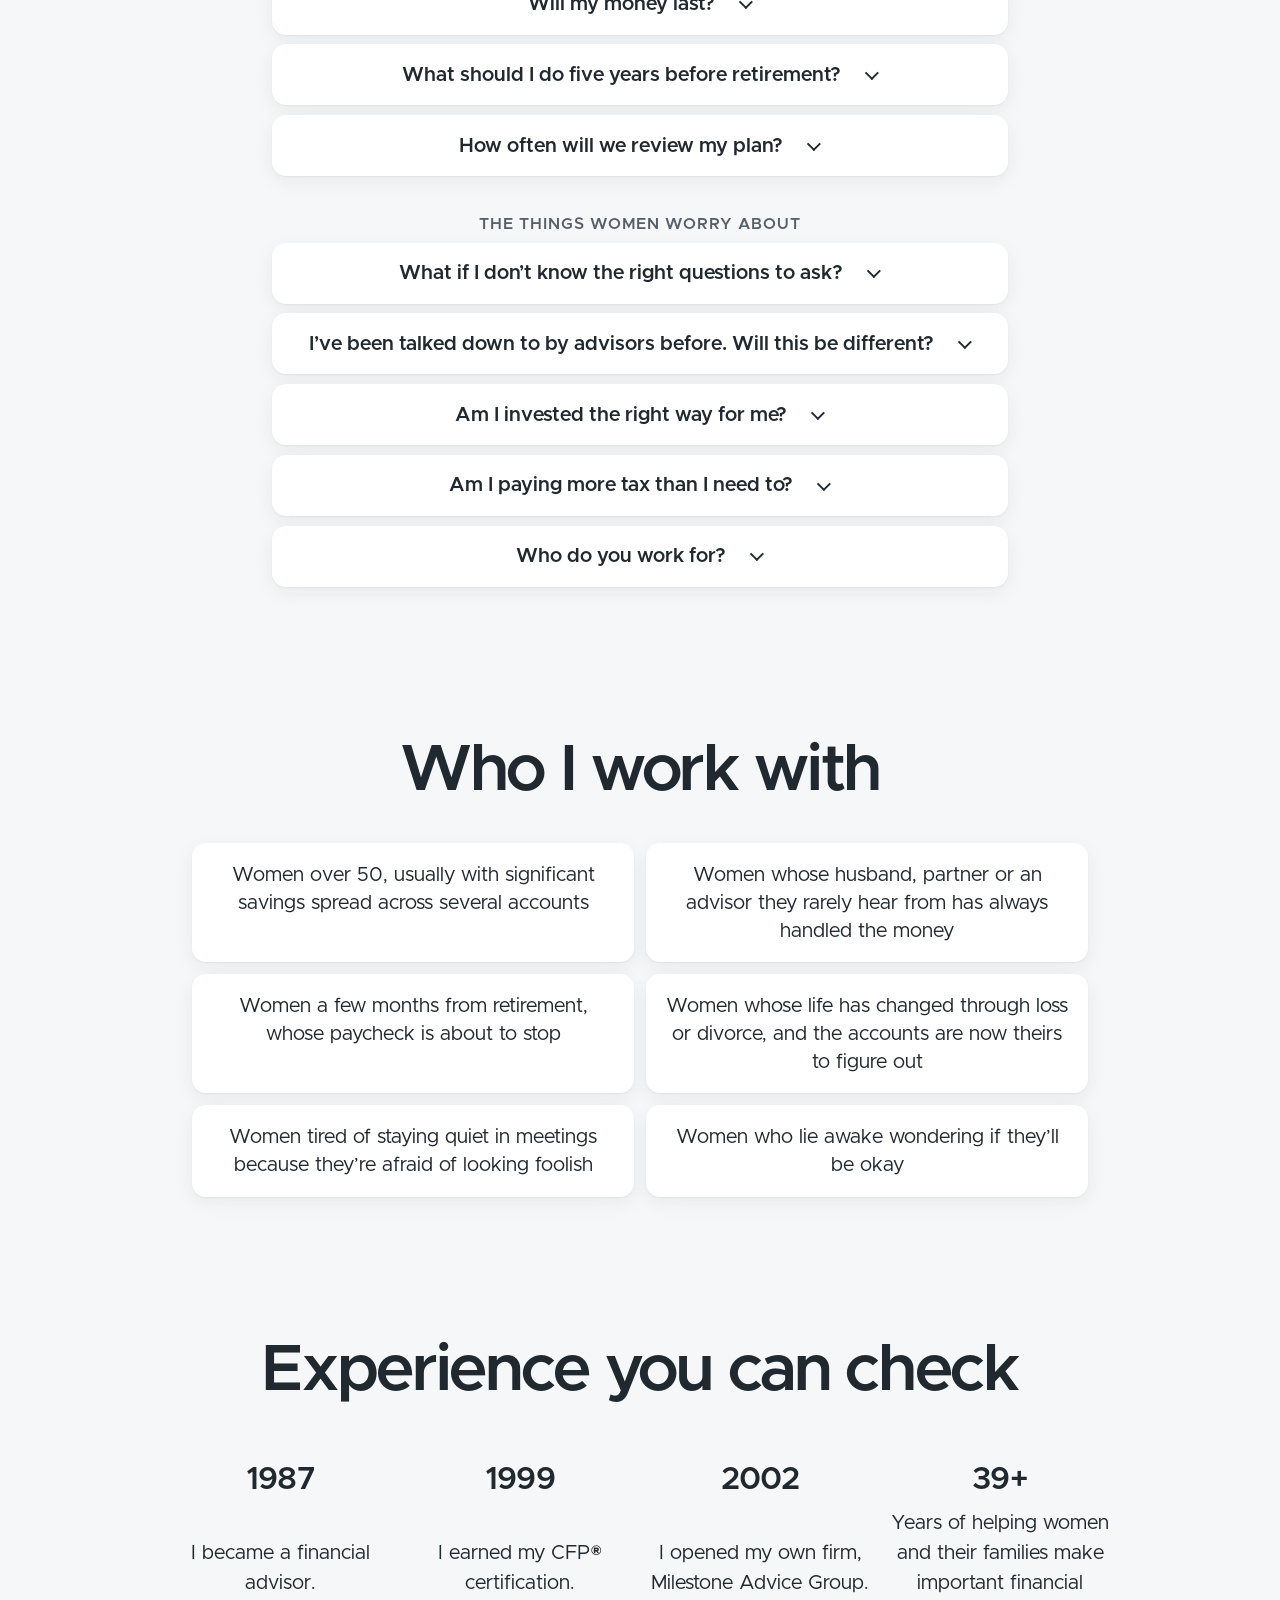
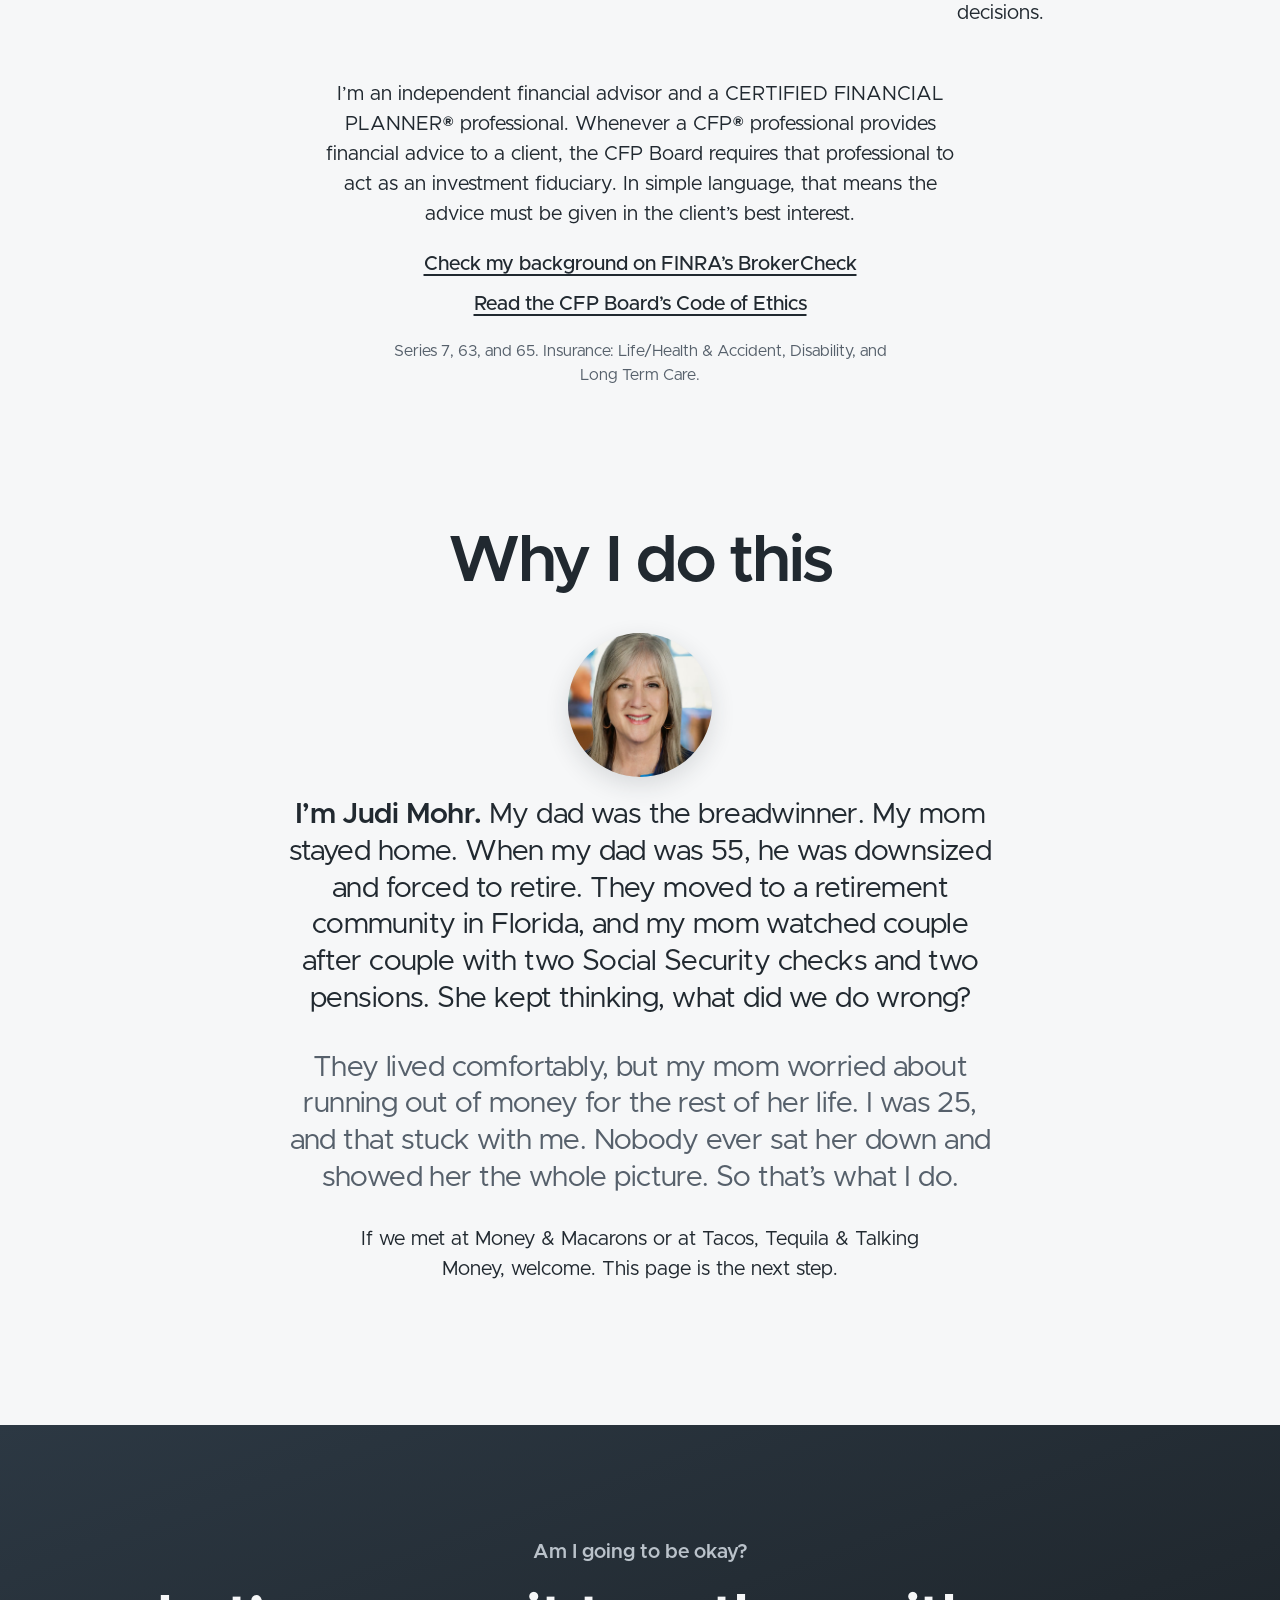
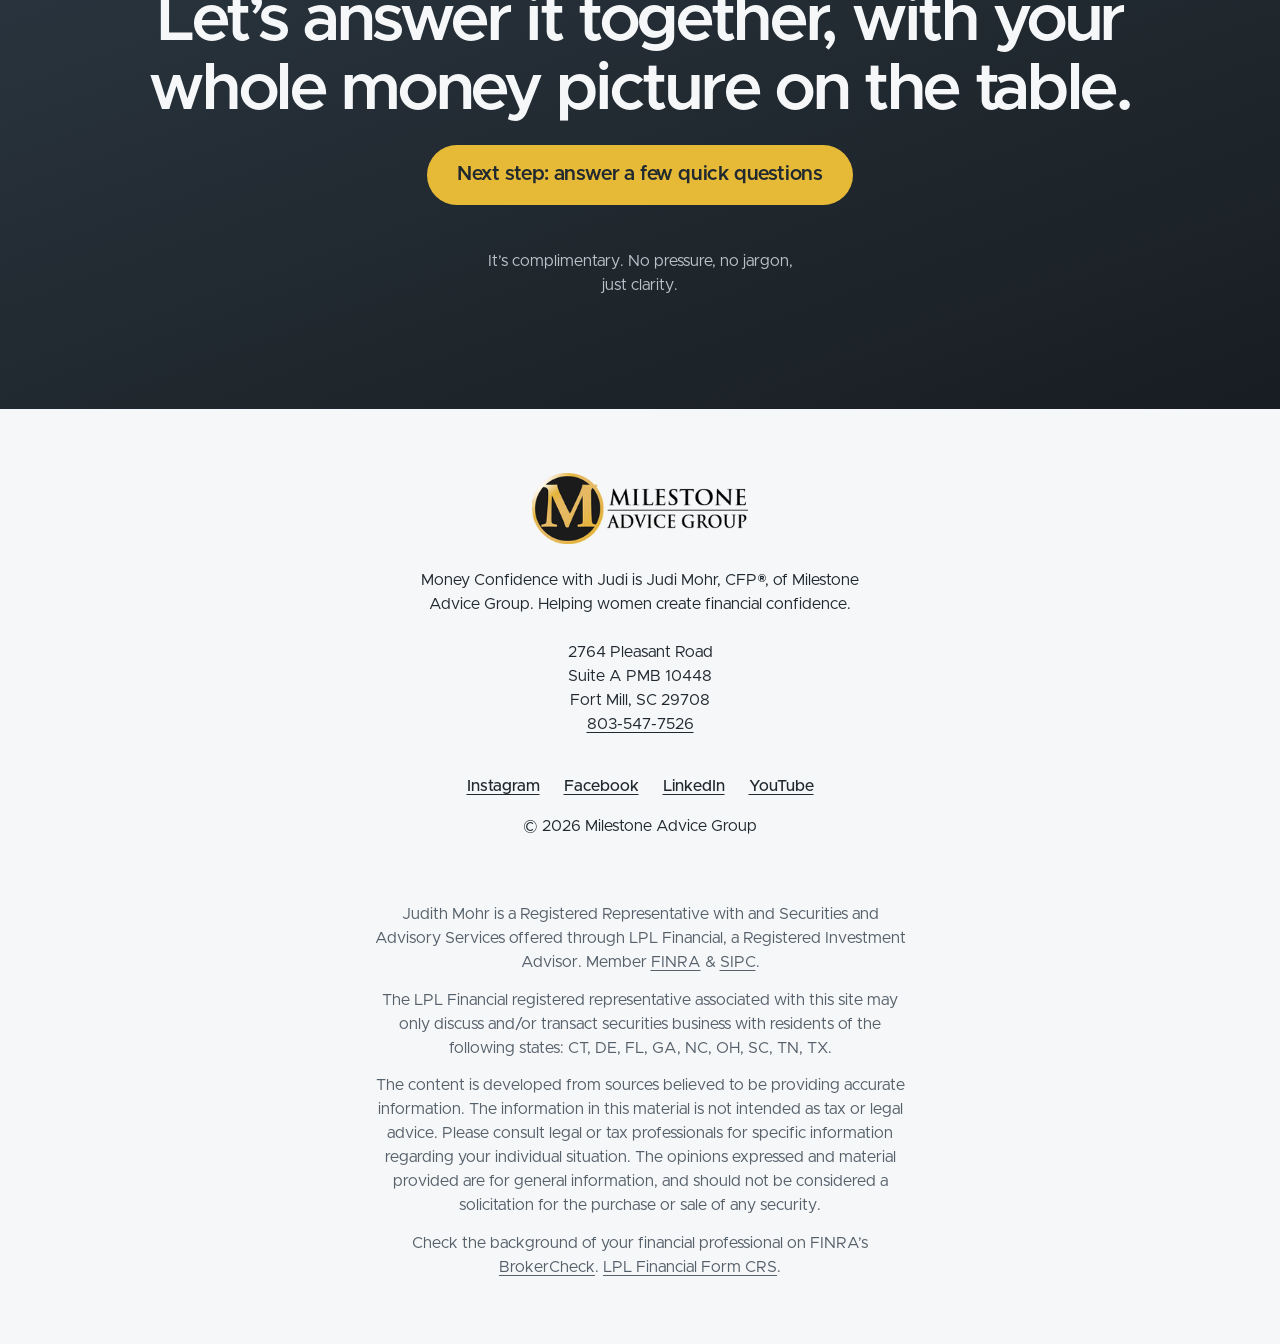
==== commit 65acbff8: "VSL looks like a plain video: hide YouTube chrome, own sound/pause/end card Co-Authored-By: Claude O" ====
--- a/index.html
+++ b/index.html
@@ -56,8 +56,19 @@
 
     <div class="top__grid">
       <div class="top__film">
-        <figure class="vsl vsl--yt" data-video-slot>
-          <iframe src="https://www.youtube-nocookie.com/embed/apleL97ceGI?autoplay=1&amp;mute=1&amp;playsinline=1&amp;rel=0&amp;modestbranding=1" title="Judi Mohr, CFP®, explains how she works with women approaching retirement" allow="autoplay; encrypted-media; picture-in-picture; fullscreen" allowfullscreen loading="eager" referrerpolicy="strict-origin-when-cross-origin"></iframe>
+        <figure class="vsl vsl--yt" data-video-slot data-yt="apleL97ceGI">
+          <div class="vsl__frame"><div id="yt-player"></div></div>
+          <button class="vsl__cover" type="button" data-cover aria-label="Play or pause the video"><span class="vsl__disc" aria-hidden="true"><svg viewBox="0 0 24 24" width="30" height="30" focusable="false"><path d="M8 5.2v13.6a.6.6 0 0 0 .92.5l10.6-6.8a.6.6 0 0 0 0-1L8.92 4.7A.6.6 0 0 0 8 5.2Z" fill="currentColor"/></svg></span></button>
+          <button class="vsl__sound" type="button" data-sound hidden>
+            <span class="vsl__icon" aria-hidden="true"><svg viewBox="0 0 24 24" width="22" height="22" focusable="false"><path d="M4 9.5v5h3.5l4.5 4V5.5l-4.5 4H4Z" fill="currentColor"/><path d="M15.5 8.5a5 5 0 0 1 0 7M18 6a8.5 8.5 0 0 1 0 12" fill="none" stroke="currentColor" stroke-width="1.8" stroke-linecap="round"/></svg></span>
+            <span>Click to watch with sound</span>
+          </button>
+          <div class="vsl__end" data-ytend hidden>
+            <p>Ready when you are.</p>
+            <a class="button" href="#apply">Next step: answer a few quick questions</a>
+            <button class="vsl__again" type="button" data-replay>Watch it again</button>
+          </div>
+          <noscript><iframe src="https://www.youtube-nocookie.com/embed/apleL97ceGI?rel=0&amp;playsinline=1" title="Judi Mohr, CFP®, explains how she works with women approaching retirement" allowfullscreen style="position:absolute;inset:0;width:100%;height:100%;border:0"></iframe></noscript>
         </figure>
       </div>
 
--- a/css/funnel.css
+++ b/css/funnel.css
@@ -242,3 +242,22 @@
 @media (prefers-reduced-transparency: reduce) {
   .site-header { background: var(--bg); -webkit-backdrop-filter: none; backdrop-filter: none; }
 }
+
+/* Judi's VSL as a plain video: the YouTube player is taller than the frame, so its title bar,
+   logo and controls fall in the cropped letterbox above and below the picture. */
+.vsl--yt { isolation: isolate; background: #000; }
+.vsl__frame { position: absolute; left: 0; right: 0; top: -100px; bottom: -100px; pointer-events: none; }
+.vsl__frame iframe, .vsl__frame > div { display: block; width: 100%; height: 100%; border: 0; }
+.vsl__cover { position: absolute; inset: 0; z-index: 1; display: grid; place-items: center; cursor: pointer; -webkit-tap-highlight-color: transparent; background: transparent; transition: background-color var(--t-ui) ease; }
+.vsl__disc { display: grid; place-items: center; width: clamp(3.5rem, 9vw, 5rem); height: clamp(3.5rem, 9vw, 5rem); border-radius: 50%; background: var(--accent); color: var(--accent-ink); box-shadow: 0 8px 24px rgb(0 0 0 / 25%); opacity: 0; transform: scale(0.9); transition: opacity var(--t-ui) ease, transform 320ms var(--ease-out); }
+.vsl__disc svg { margin-left: 8%; }
+.vsl--yt[data-state="paused"] .vsl__cover, .vsl--yt[data-state="loading"] .vsl__cover { background: rgb(33 41 48 / 35%); }
+.vsl--yt[data-state="paused"] .vsl__disc { opacity: 1; transform: none; }
+.vsl--yt[data-state="loading"] .vsl__cover { background: #000 url("../img/judi-video-poster.jpg") center / cover no-repeat; }
+.vsl--yt .vsl__sound { z-index: 2; pointer-events: none; }
+.vsl--yt .vsl__sound > span { pointer-events: auto; }
+.vsl__end { position: absolute; inset: 0; z-index: 3; display: grid; place-content: center; justify-items: center; gap: 1rem; padding: var(--margin); background: linear-gradient(160deg, #2C3843 0%, var(--dark) 60%, #171D22 100%); color: var(--on-dark); text-align: center; }
+.vsl__end[hidden] { display: none; }
+.vsl__end p { font-size: var(--step-lead); font-weight: 600; letter-spacing: -0.02em; }
+.vsl__end .button { white-space: normal; }
+.vsl__again { font-size: var(--step-small); text-decoration: underline; text-underline-offset: 0.2em; padding: 0.4rem 1rem; color: var(--on-dark-muted); }
